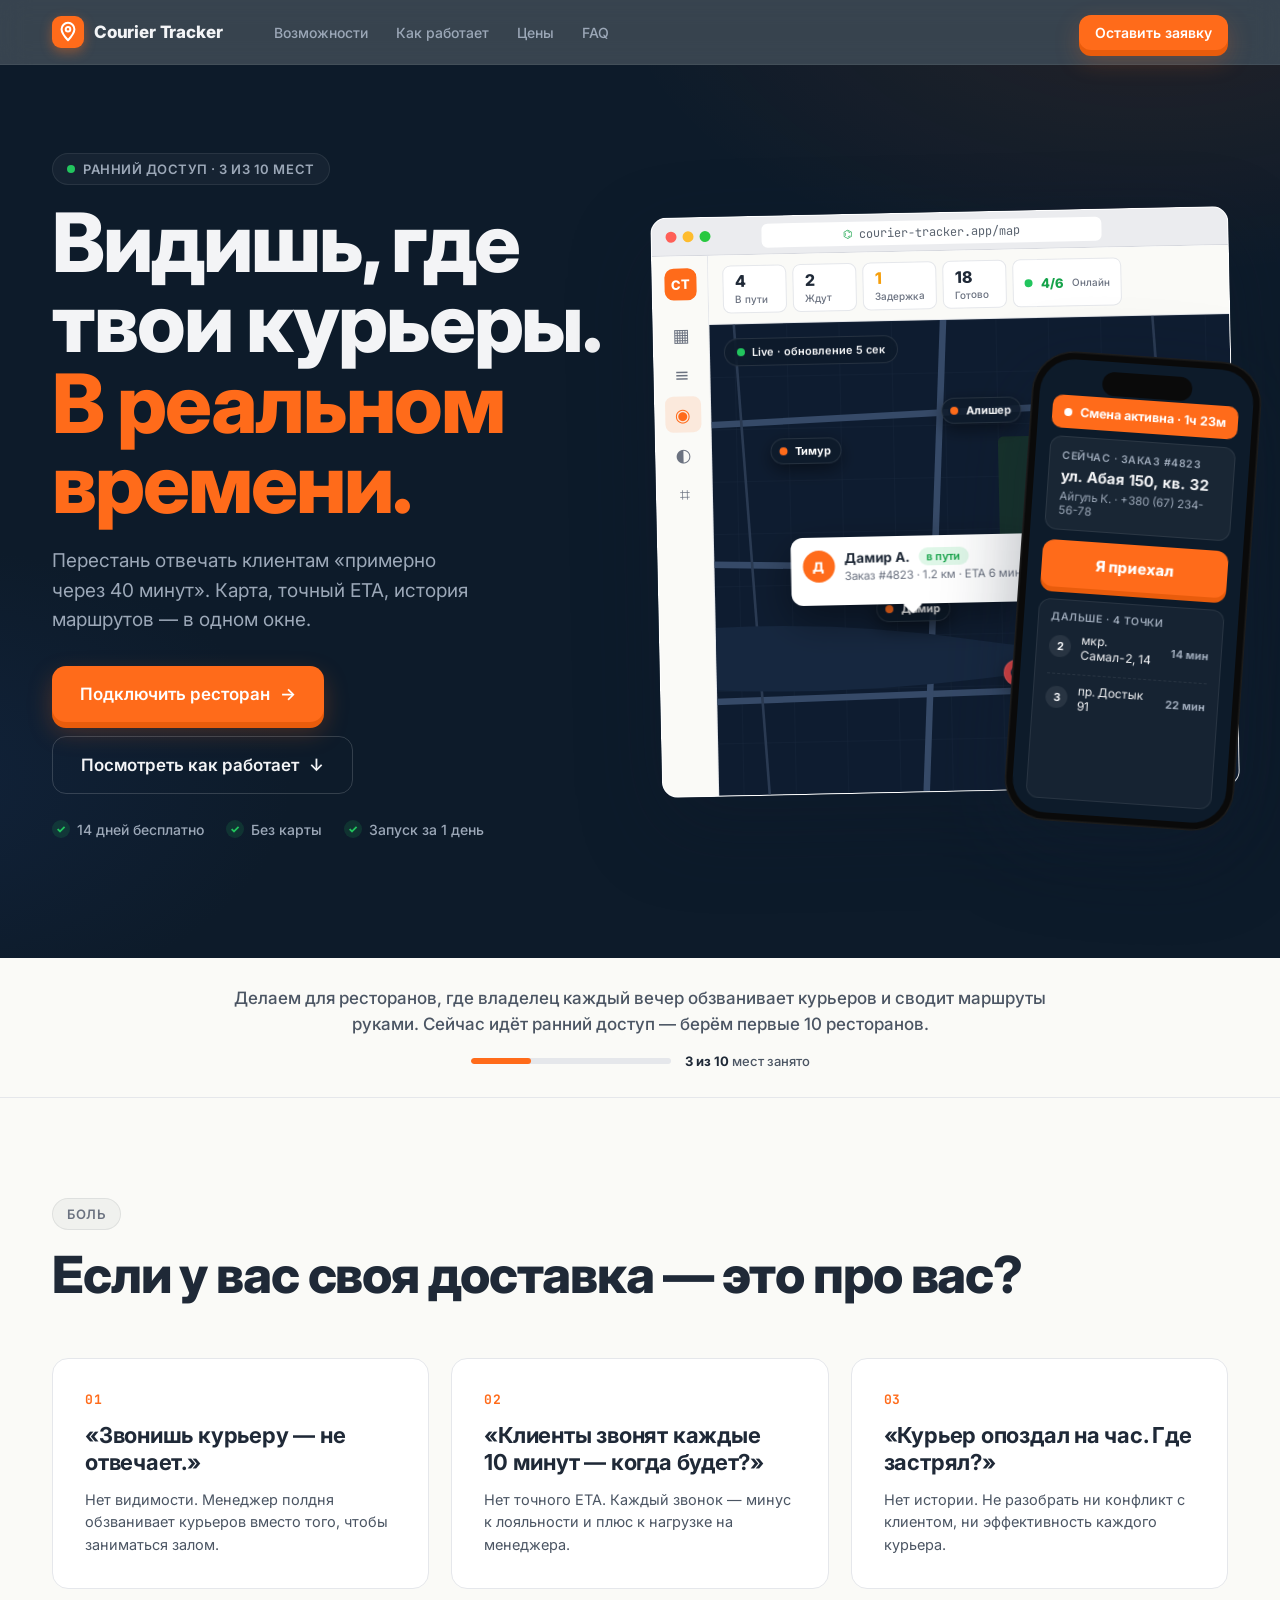
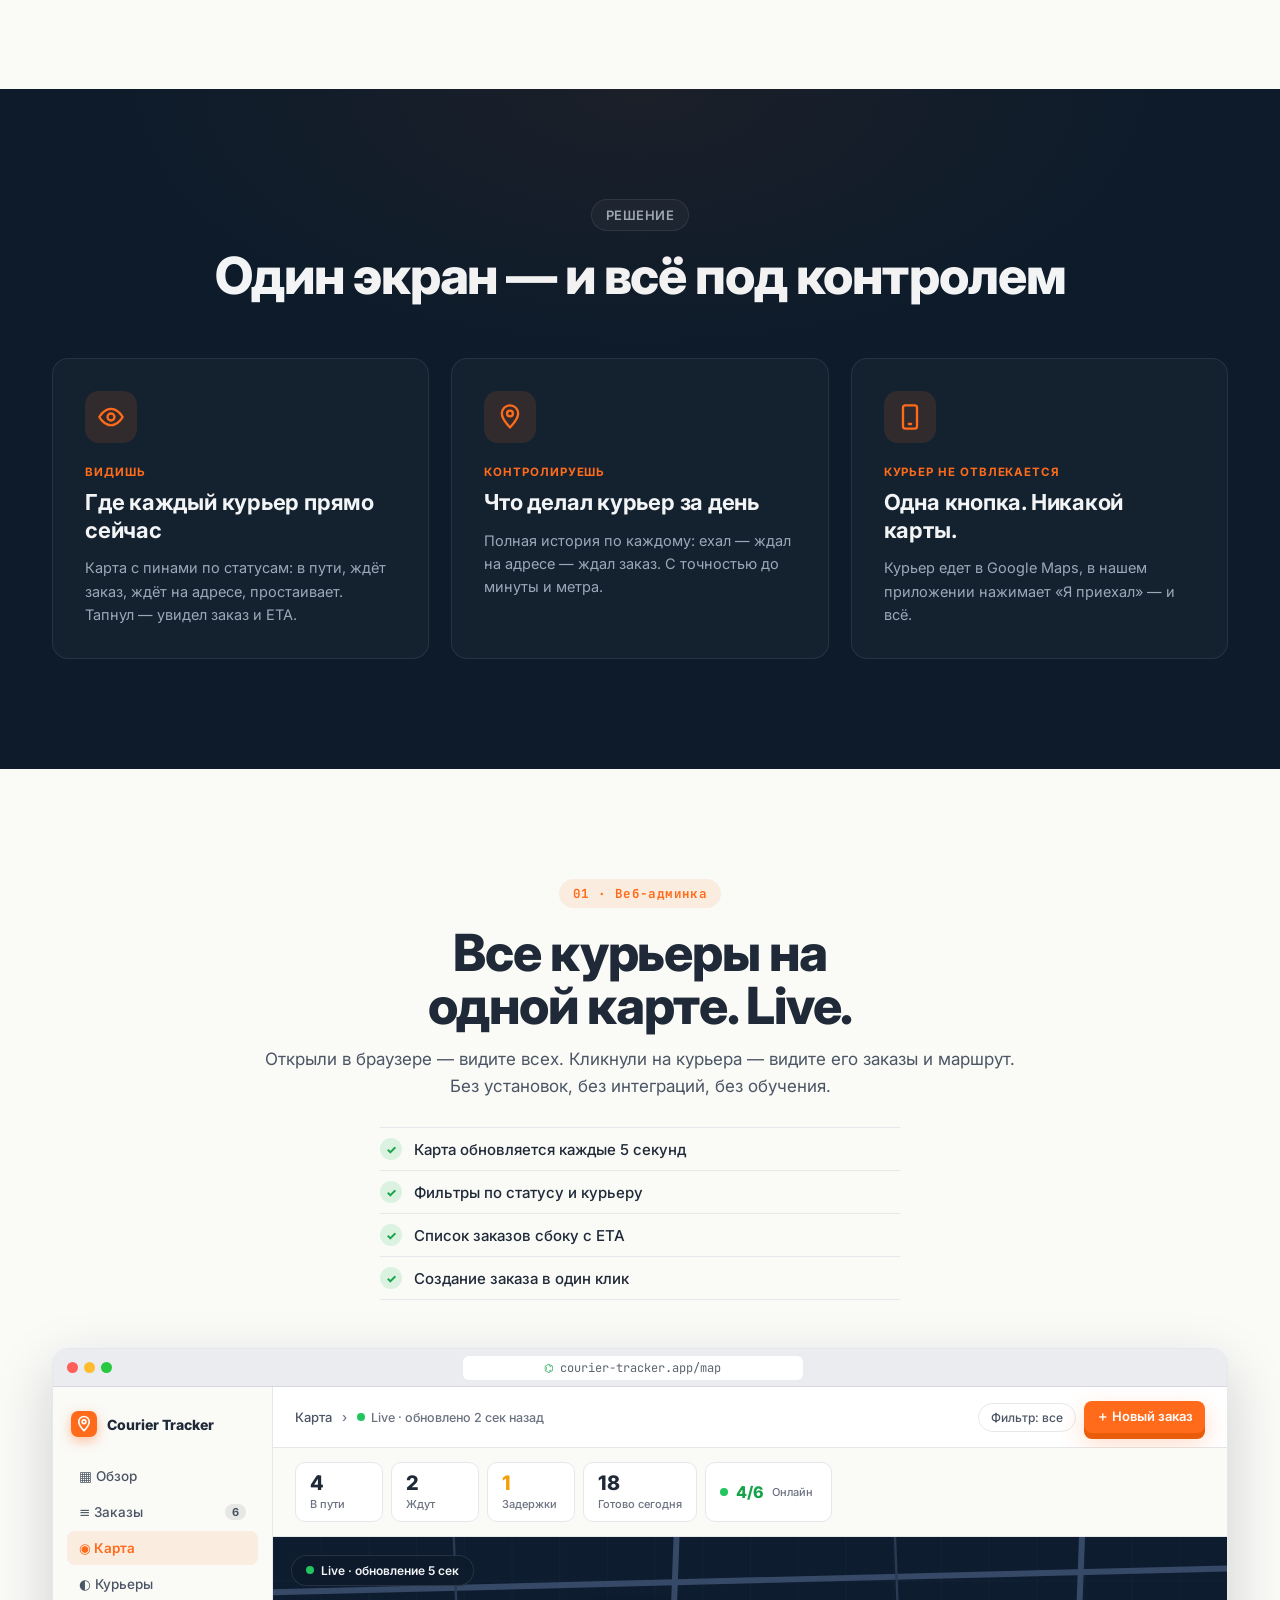
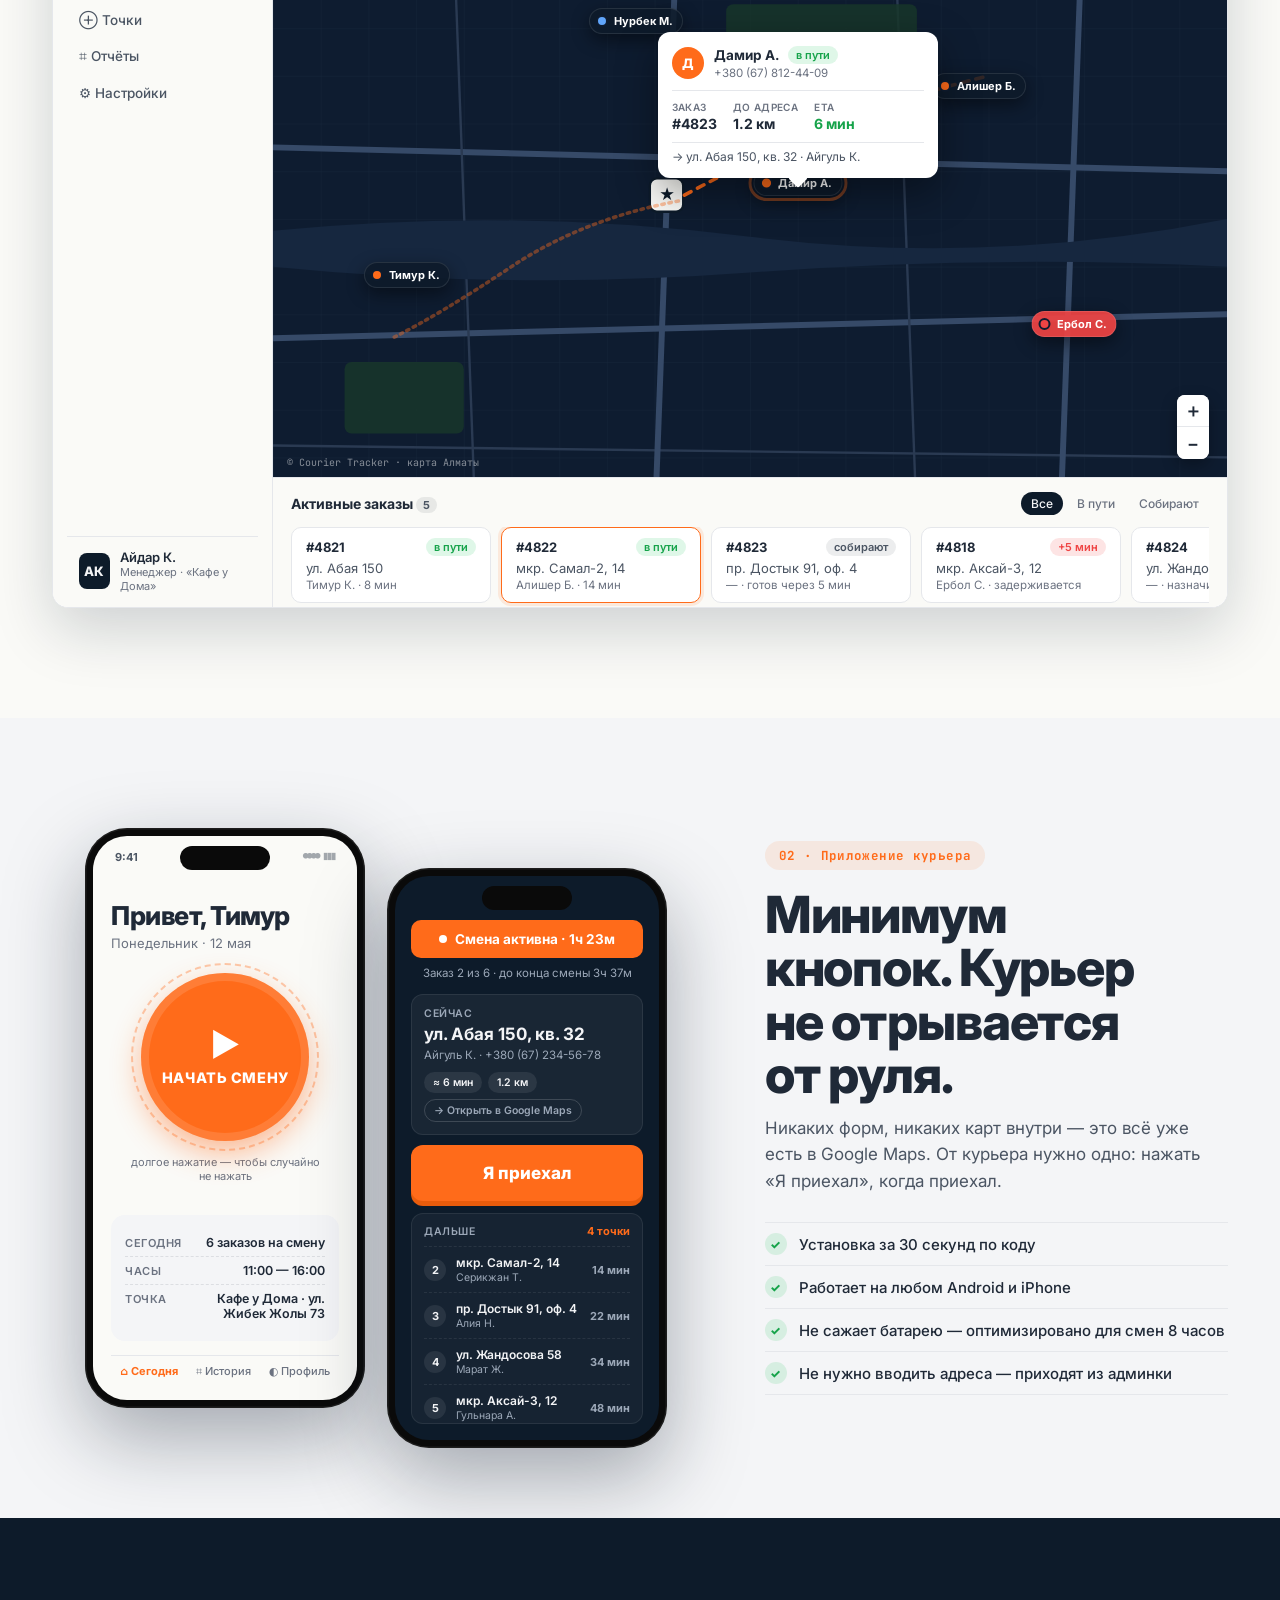
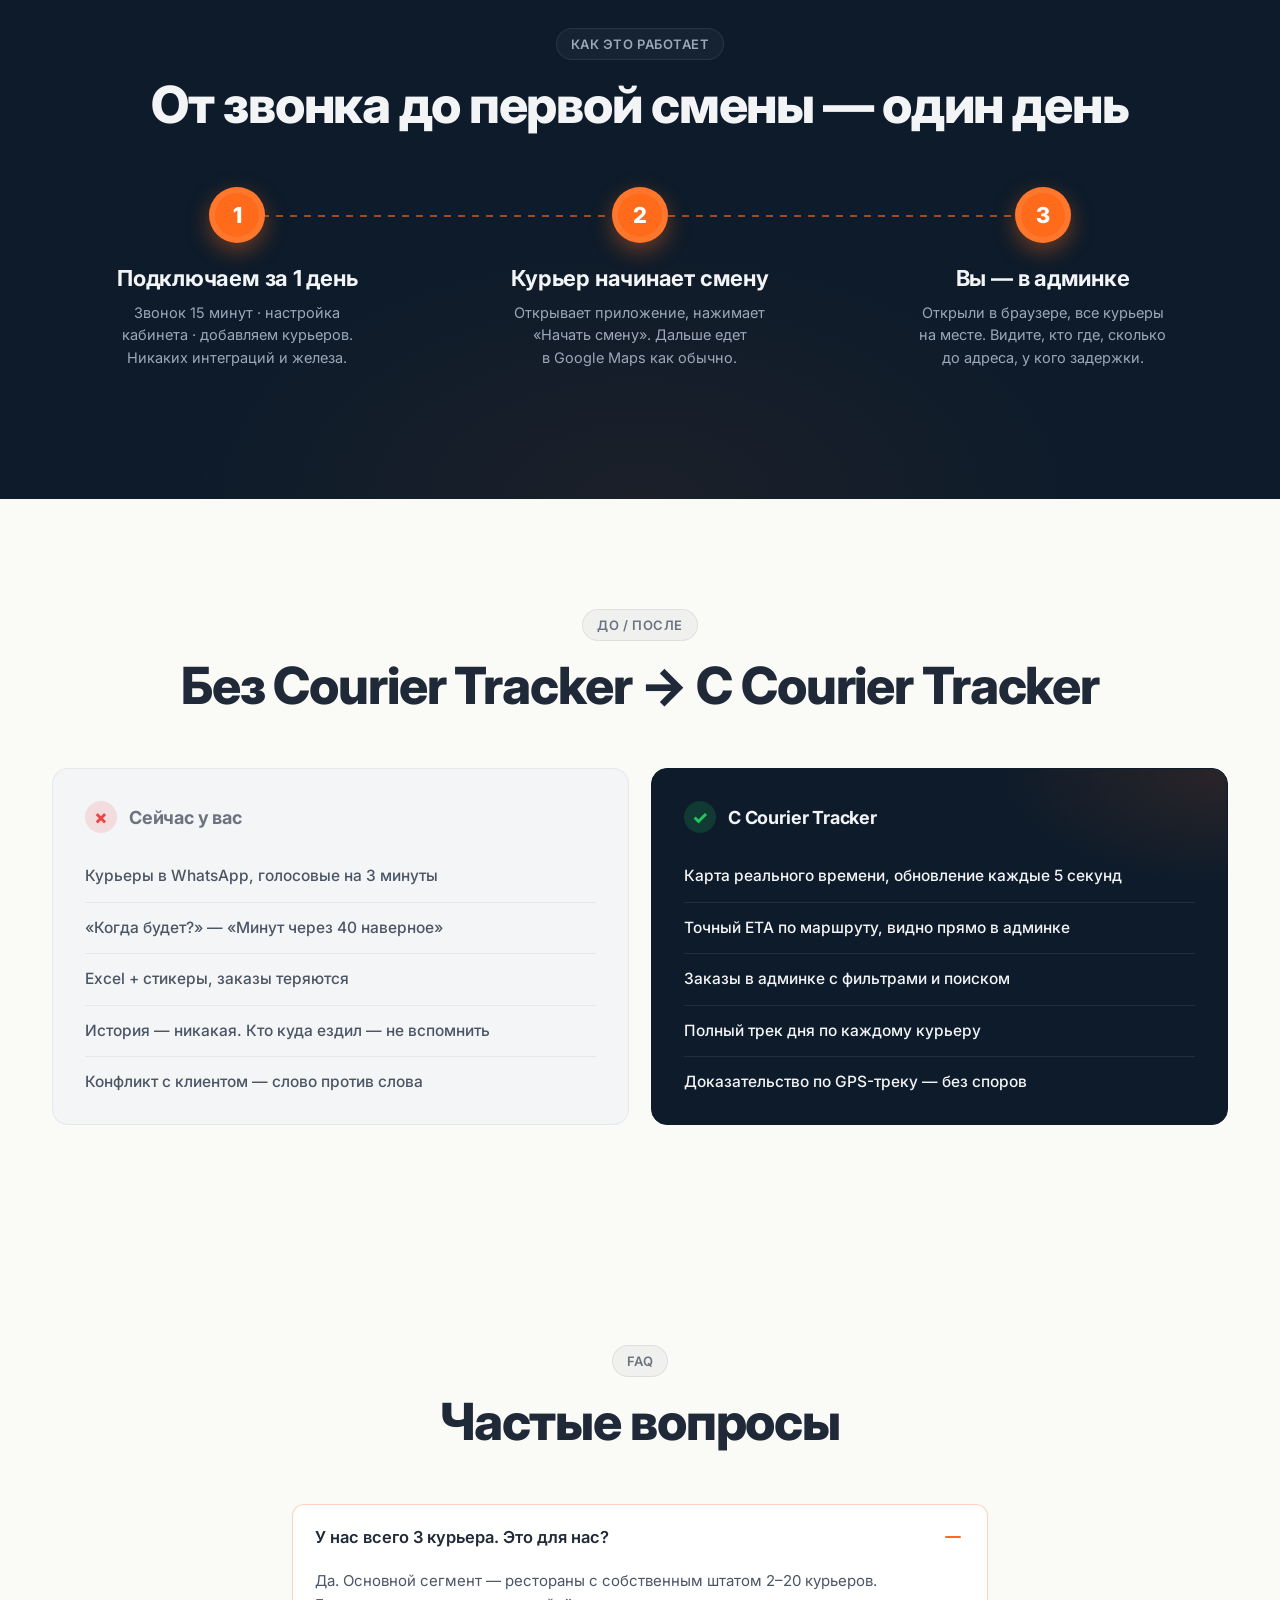
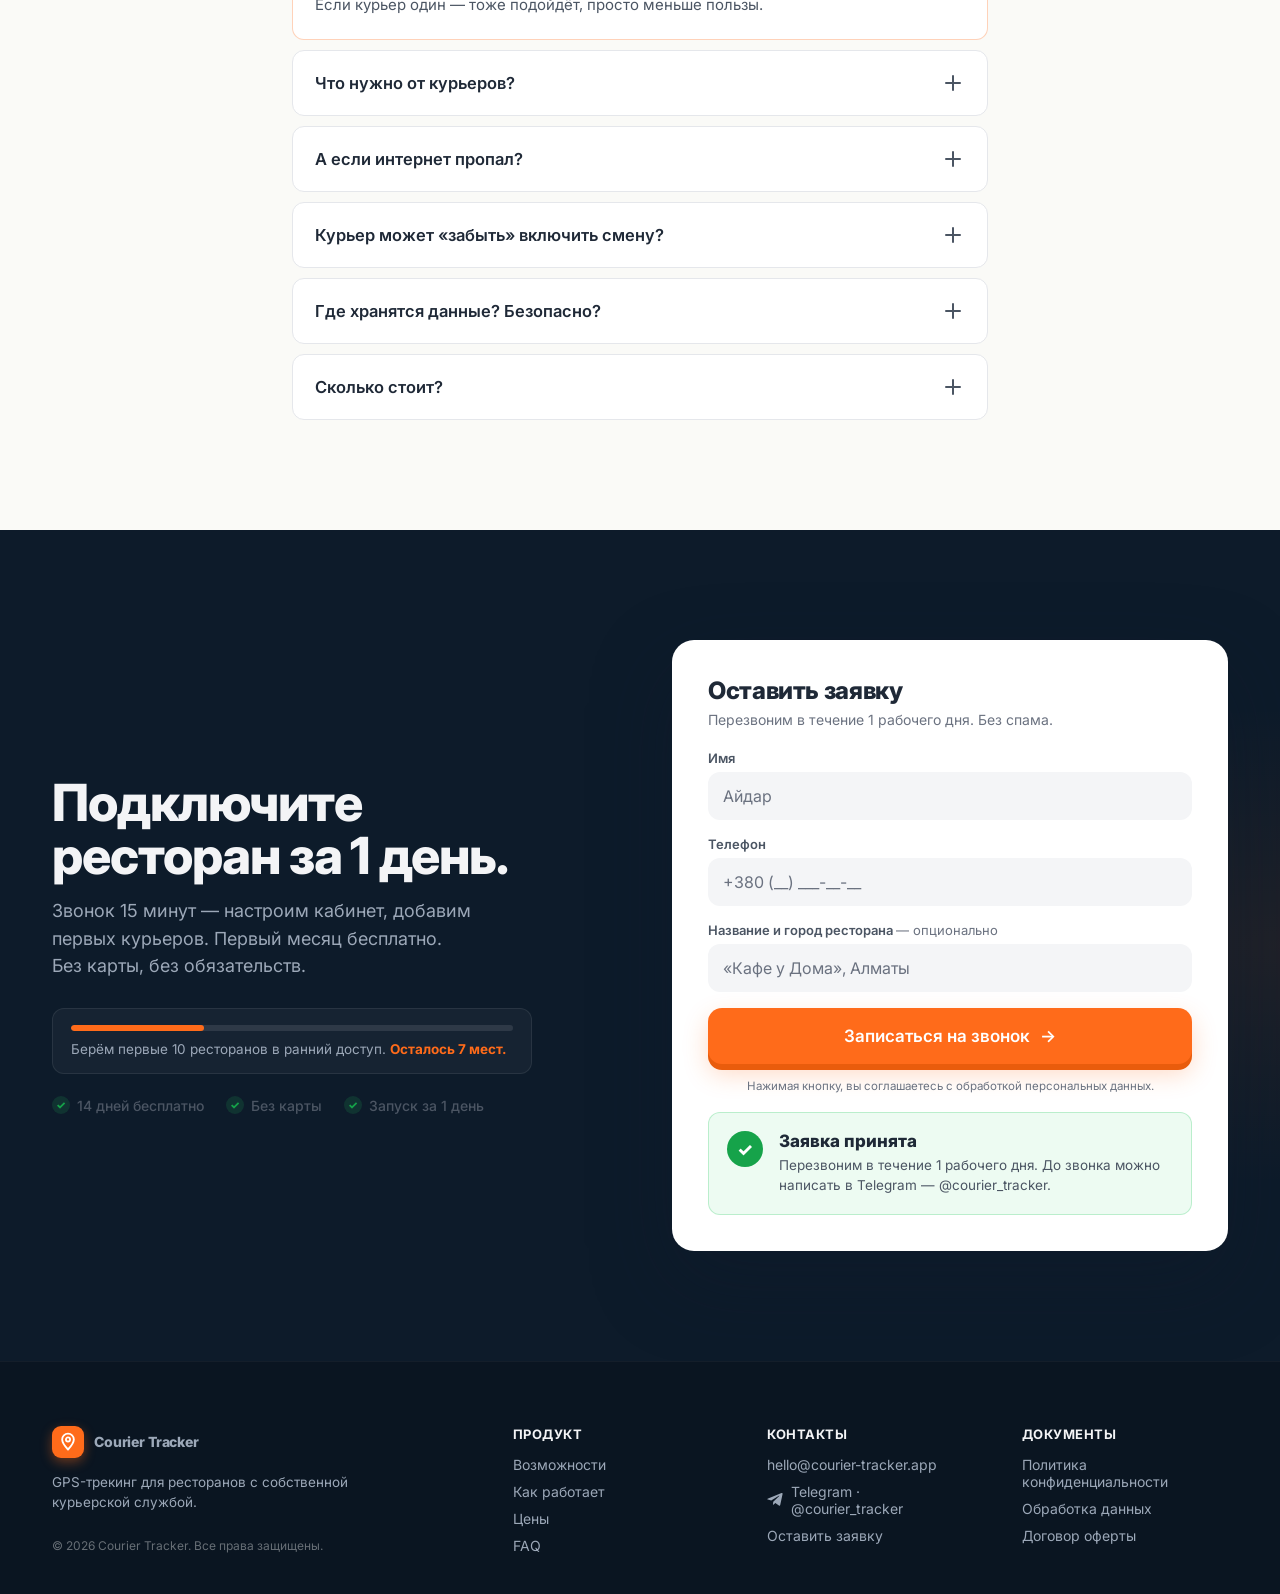
==== index.html @ 547f90ed "feat: add Courier Tracker landing page Russian-language landing page (index.html + landing.css + lan" ====
<!doctype html>
<html lang="ru">
<head>
<meta charset="utf-8" />
<title>Courier Tracker — GPS-трекинг для собственной курьерской службы</title>
<meta name="viewport" content="width=device-width, initial-scale=1" />
<meta name="description" content="Видишь, где твои курьеры. В реальном времени. Карта, точный ETA, история маршрутов — в одном окне. Запуск за 1 день." />
<link rel="preconnect" href="https://fonts.googleapis.com" />
<link rel="preconnect" href="https://fonts.gstatic.com" crossorigin />
<link href="https://fonts.googleapis.com/css2?family=Inter:wght@400;500;600;700;800;900&family=JetBrains+Mono:wght@400;500&display=swap" rel="stylesheet" />
<link rel="stylesheet" href="landing.css" />
</head>
<body>

<!-- ============================================================= -->
<!--                        STICKY HEADER                          -->
<!-- ============================================================= -->
<header class="hdr" id="hdr">
  <div class="wrap hdr__inner">
    <a href="#top" class="logo">
      <span class="logo__mark" aria-hidden="true">
        <svg viewBox="0 0 24 24" width="22" height="22" fill="none" stroke="currentColor" stroke-width="2.2" stroke-linecap="round" stroke-linejoin="round"><path d="M12 21s-7-7.5-7-12a7 7 0 1 1 14 0c0 4.5-7 12-7 12Z"/><circle cx="12" cy="9" r="2.5"/></svg>
      </span>
      <span class="logo__text">Courier&nbsp;Tracker</span>
    </a>
    <nav class="hdr__nav" aria-label="Главное меню">
      <a href="#features">Возможности</a>
      <a href="#how">Как работает</a>
      <a href="#pricing">Цены</a>
      <a href="#faq">FAQ</a>
    </nav>
    <a href="#lead" class="btn btn--primary btn--sm">Оставить заявку</a>
    <button class="hdr__burger" id="burger" aria-label="Меню" aria-expanded="false">
      <span></span><span></span><span></span>
    </button>
  </div>
  <div class="hdr__mobile" id="hdrMobile">
    <a href="#features">Возможности</a>
    <a href="#how">Как работает</a>
    <a href="#pricing">Цены</a>
    <a href="#faq">FAQ</a>
    <a href="#lead" class="btn btn--primary">Оставить заявку</a>
  </div>
</header>

<a id="top"></a>

<!-- ============================================================= -->
<!-- 1. HERO                                                       -->
<!-- ============================================================= -->
<section class="hero">
  <div class="wrap hero__grid">

    <div class="hero__copy">
      <div class="eyebrow">
        <span class="dot dot--live"></span>
        Ранний доступ · 3 из 10 мест
      </div>
      <h1 class="h1">
        Видишь, где твои&nbsp;курьеры.<br/>
        <span class="h1__accent">В реальном времени.</span>
      </h1>
      <p class="hero__sub">
        Перестань отвечать клиентам «примерно через&nbsp;40&nbsp;минут».
        Карта, точный&nbsp;ETA, история маршрутов&nbsp;— в одном окне.
      </p>
      <div class="hero__cta">
        <a href="#lead" class="btn btn--primary btn--lg">Подключить ресторан <span class="btn__arrow">→</span></a>
        <a href="#features" class="btn btn--ghost btn--lg">Посмотреть как работает <span class="btn__arrow">↓</span></a>
      </div>
      <ul class="checks">
        <li><span class="check">✓</span> 14 дней бесплатно</li>
        <li><span class="check">✓</span> Без карты</li>
        <li><span class="check">✓</span> Запуск за 1 день</li>
      </ul>
    </div>

    <div class="hero__art">
      <!-- Browser-framed admin mockup -->
      <div class="browser browser--hero">
        <div class="browser__chrome">
          <div class="browser__dots"><i></i><i></i><i></i></div>
          <div class="browser__url"><span class="browser__lock">⌬</span> courier-tracker.app/map</div>
          <div class="browser__pad"></div>
        </div>
        <div class="browser__body">
          <!-- compact admin preview -->
          <div class="admin admin--mini">
            <aside class="admin__nav">
              <div class="admin__brand">CT</div>
              <a class="navItem" title="Обзор">▦</a>
              <a class="navItem" title="Заказы">≡</a>
              <a class="navItem navItem--active" title="Карта">◉</a>
              <a class="navItem" title="Курьеры">◐</a>
              <a class="navItem" title="Отчёты">⌗</a>
            </aside>
            <main class="admin__main">
              <div class="admin__topbar">
                <div class="kpi"><span class="kpi__num">4</span><span class="kpi__lbl">В пути</span></div>
                <div class="kpi"><span class="kpi__num">2</span><span class="kpi__lbl">Ждут</span></div>
                <div class="kpi kpi--warn"><span class="kpi__num">1</span><span class="kpi__lbl">Задержка</span></div>
                <div class="kpi"><span class="kpi__num">18</span><span class="kpi__lbl">Готово</span></div>
                <div class="kpi kpi--ok"><span class="dot dot--live"></span><span class="kpi__num">4/6</span><span class="kpi__lbl">Онлайн</span></div>
              </div>
              <div class="admin__map" id="heroMap">
                <!-- map drawn in CSS + SVG, see landing.css -->
                <svg class="mapSvg" viewBox="0 0 600 360" preserveAspectRatio="xMidYMid slice" aria-hidden="true">
                  <defs>
                    <pattern id="grid" width="40" height="40" patternUnits="userSpaceOnUse">
                      <path d="M 40 0 L 0 0 0 40" fill="none" stroke="#1a2a3f" stroke-width="0.5"/>
                    </pattern>
                  </defs>
                  <rect width="600" height="360" fill="url(#grid)"/>
                  <!-- streets -->
                  <path d="M0 80 L600 60" class="street street--major"/>
                  <path d="M0 180 L600 200" class="street street--major"/>
                  <path d="M0 290 L600 280" class="street street--major"/>
                  <path d="M120 0 L140 360" class="street"/>
                  <path d="M280 0 L260 360" class="street street--major"/>
                  <path d="M440 0 L460 360" class="street"/>
                  <!-- river -->
                  <path d="M0 240 Q150 220 300 245 T600 235 L600 270 Q450 260 300 275 T0 270 Z" class="river"/>
                  <!-- park -->
                  <rect x="320" y="90" width="120" height="80" rx="4" class="park"/>
                </svg>

                <!-- pins -->
                <span class="pin pin--moving" style="left:18%;top:30%"><b>Тимур</b></span>
                <span class="pin pin--moving" style="left:52%;top:22%"><b>Алишер</b></span>
                <span class="pin pin--idle" style="left:74%;top:58%"><b>Нурбек</b></span>
                <span class="pin pin--moving" style="left:38%;top:64%"><b>Дамир</b></span>
                <span class="pin pin--late" style="left:62%;top:78%"><b>Ербол</b></span>

                <!-- popover -->
                <div class="popover" style="left:38%;top:64%">
                  <div class="popover__head">
                    <span class="avatar">Д</span>
                    <div>
                      <div class="popover__name">Дамир А. <span class="badge badge--ok">в&nbsp;пути</span></div>
                      <div class="popover__meta">Заказ #4823 · 1.2&nbsp;км · ETA 6&nbsp;мин</div>
                    </div>
                  </div>
                </div>

                <span class="liveTag"><span class="dot dot--live"></span>Live · обновление 5&nbsp;сек</span>
              </div>
            </main>
          </div>
        </div>
      </div>

      <!-- iPhone overlay -->
      <div class="phone phone--hero">
        <div class="phone__notch"></div>
        <div class="phone__screen">
          <div class="cApp">
            <div class="cApp__bar">
              <span class="dot dot--live dot--white"></span>
              Смена активна · 1ч 23м
            </div>
            <div class="cApp__now">
              <div class="cApp__lbl">Сейчас · заказ #4823</div>
              <div class="cApp__addr">ул. Абая 150, кв. 32</div>
              <div class="cApp__cust">Айгуль К. · +380 (67) 234-56-78</div>
            </div>
            <button class="cApp__cta">Я приехал</button>
            <div class="cApp__next">
              <div class="cApp__lbl">Дальше · 4 точки</div>
              <div class="cApp__list">
                <div class="cApp__row"><b>2</b><span>мкр. Самал-2, 14</span><i>14&nbsp;мин</i></div>
                <div class="cApp__row"><b>3</b><span>пр. Достык 91</span><i>22&nbsp;мин</i></div>
              </div>
            </div>
          </div>
        </div>
      </div>
    </div>

  </div>
</section>

<!-- ============================================================= -->
<!-- 2. SOC BUFFER                                                  -->
<!-- ============================================================= -->
<section class="soc">
  <div class="wrap soc__inner">
    <p class="soc__quote">
      Делаем для ресторанов, где владелец каждый вечер обзванивает курьеров
      и сводит маршруты руками. Сейчас идёт ранний доступ&nbsp;— берём первые 10&nbsp;ресторанов.
    </p>
    <div class="soc__progress" aria-label="3 из 10 мест занято">
      <div class="soc__bar"><div class="soc__fill" style="width:30%"></div></div>
      <div class="soc__lbl"><b>3 из 10</b> мест занято</div>
    </div>
  </div>
</section>

<!-- ============================================================= -->
<!-- 3. PAIN                                                        -->
<!-- ============================================================= -->
<section class="pain" id="pain">
  <div class="wrap">
    <div class="sec__head">
      <div class="eyebrow eyebrow--dark">Боль</div>
      <h2 class="h2">Если у вас своя доставка&nbsp;— это про вас?</h2>
    </div>
    <div class="pain__grid">
      <article class="painCard">
        <div class="painCard__num">01</div>
        <p class="painCard__quote">«Звонишь курьеру&nbsp;— не отвечает.»</p>
        <p class="painCard__body">Нет видимости. Менеджер полдня обзванивает курьеров вместо того, чтобы заниматься залом.</p>
      </article>
      <article class="painCard">
        <div class="painCard__num">02</div>
        <p class="painCard__quote">«Клиенты звонят каждые 10&nbsp;минут&nbsp;— когда будет?»</p>
        <p class="painCard__body">Нет точного&nbsp;ETA. Каждый звонок&nbsp;— минус к лояльности и плюс к нагрузке на менеджера.</p>
      </article>
      <article class="painCard">
        <div class="painCard__num">03</div>
        <p class="painCard__quote">«Курьер опоздал на час. Где застрял?»</p>
        <p class="painCard__body">Нет истории. Не разобрать ни конфликт с клиентом, ни эффективность каждого курьера.</p>
      </article>
    </div>
  </div>
</section>

<!-- ============================================================= -->
<!-- 4. SOLUTION                                                    -->
<!-- ============================================================= -->
<section class="solution" id="features">
  <div class="wrap">
    <div class="sec__head sec__head--center">
      <div class="eyebrow">Решение</div>
      <h2 class="h2 h2--light">Один экран&nbsp;— и всё под&nbsp;контролем</h2>
    </div>
    <div class="sol__grid">
      <article class="solCard">
        <div class="solCard__icon" aria-hidden="true">
          <svg viewBox="0 0 24 24" width="28" height="28" fill="none" stroke="currentColor" stroke-width="2" stroke-linecap="round" stroke-linejoin="round"><path d="M2 12s4-7 10-7 10 7 10 7-4 7-10 7S2 12 2 12Z"/><circle cx="12" cy="12" r="3"/></svg>
        </div>
        <div class="solCard__kicker">Видишь</div>
        <h3 class="solCard__title">Где каждый курьер прямо сейчас</h3>
        <p class="solCard__body">Карта с пинами по статусам: в&nbsp;пути, ждёт заказ, ждёт на адресе, простаивает. Тапнул&nbsp;— увидел заказ и&nbsp;ETA.</p>
      </article>
      <article class="solCard">
        <div class="solCard__icon" aria-hidden="true">
          <svg viewBox="0 0 24 24" width="28" height="28" fill="none" stroke="currentColor" stroke-width="2" stroke-linecap="round" stroke-linejoin="round"><path d="M12 21s-7-7.5-7-12a7 7 0 1 1 14 0c0 4.5-7 12-7 12Z"/><circle cx="12" cy="9" r="2.5"/></svg>
        </div>
        <div class="solCard__kicker">Контролируешь</div>
        <h3 class="solCard__title">Что делал курьер за день</h3>
        <p class="solCard__body">Полная история по каждому: ехал&nbsp;— ждал на адресе&nbsp;— ждал заказ. С точностью до минуты и метра.</p>
      </article>
      <article class="solCard">
        <div class="solCard__icon" aria-hidden="true">
          <svg viewBox="0 0 24 24" width="28" height="28" fill="none" stroke="currentColor" stroke-width="2" stroke-linecap="round" stroke-linejoin="round"><rect x="6" y="2" width="12" height="20" rx="2"/><path d="M11 18h2"/></svg>
        </div>
        <div class="solCard__kicker">Курьер не отвлекается</div>
        <h3 class="solCard__title">Одна кнопка. Никакой карты.</h3>
        <p class="solCard__body">Курьер едет в&nbsp;Google&nbsp;Maps, в нашем приложении нажимает «Я&nbsp;приехал»&nbsp;— и всё.</p>
      </article>
    </div>
  </div>
</section>

<!-- ============================================================= -->
<!-- 5. ADMIN SCREENSHOT                                            -->
<!-- ============================================================= -->
<section class="shot shot--admin" id="admin">
  <div class="wrap shot__grid">
    <div class="shot__copy">
      <div class="badge badge--num">01 · Веб-админка</div>
      <h2 class="h2">Все курьеры на одной&nbsp;карте. Live.</h2>
      <p class="shot__lead">Открыли в браузере&nbsp;— видите всех. Кликнули на&nbsp;курьера&nbsp;— видите его заказы и&nbsp;маршрут. Без установок, без интеграций, без обучения.</p>
      <ul class="featList">
        <li><span class="featList__bullet">✓</span> Карта обновляется каждые 5&nbsp;секунд</li>
        <li><span class="featList__bullet">✓</span> Фильтры по статусу и&nbsp;курьеру</li>
        <li><span class="featList__bullet">✓</span> Список заказов сбоку с&nbsp;ETA</li>
        <li><span class="featList__bullet">✓</span> Создание заказа в&nbsp;один&nbsp;клик</li>
      </ul>
    </div>

    <div class="shot__art">
      <div class="browser browser--full">
        <div class="browser__chrome">
          <div class="browser__dots"><i></i><i></i><i></i></div>
          <div class="browser__url"><span class="browser__lock">⌬</span> courier-tracker.app/map</div>
          <div class="browser__pad"></div>
        </div>
        <div class="browser__body">
          <div class="admin">
            <aside class="admin__sidebar">
              <div class="admin__brand">
                <span class="logo__mark logo__mark--small">
                  <svg viewBox="0 0 24 24" width="18" height="18" fill="none" stroke="currentColor" stroke-width="2.2" stroke-linecap="round" stroke-linejoin="round"><path d="M12 21s-7-7.5-7-12a7 7 0 1 1 14 0c0 4.5-7 12-7 12Z"/><circle cx="12" cy="9" r="2.5"/></svg>
                </span>
                Courier Tracker
              </div>
              <nav class="admin__menu">
                <a>▦ Обзор</a>
                <a>≡ Заказы <span class="navCount">6</span></a>
                <a class="navItem--active">◉ Карта</a>
                <a>◐ Курьеры</a>
                <a>⊕ Точки</a>
                <a>⌗ Отчёты</a>
                <a>⚙ Настройки</a>
              </nav>
              <div class="admin__user">
                <span class="avatar avatar--sq">АК</span>
                <div>
                  <div class="admin__userName">Айдар К.</div>
                  <div class="admin__userRole">Менеджер · «Кафе у Дома»</div>
                </div>
              </div>
            </aside>

            <main class="admin__main">
              <div class="admin__bread">
                <span>Карта</span>
                <span class="bread__sep">›</span>
                <span class="bread__live"><span class="dot dot--live"></span>Live · обновлено 2&nbsp;сек&nbsp;назад</span>
                <div class="admin__breadRight">
                  <button class="chip chip--ghost">Фильтр: все</button>
                  <button class="btn btn--primary btn--xs">＋ Новый заказ</button>
                </div>
              </div>

              <div class="admin__topbar">
                <div class="kpi"><span class="kpi__num">4</span><span class="kpi__lbl">В&nbsp;пути</span></div>
                <div class="kpi"><span class="kpi__num">2</span><span class="kpi__lbl">Ждут</span></div>
                <div class="kpi kpi--warn"><span class="kpi__num">1</span><span class="kpi__lbl">Задержки</span></div>
                <div class="kpi"><span class="kpi__num">18</span><span class="kpi__lbl">Готово сегодня</span></div>
                <div class="kpi kpi--ok"><span class="dot dot--live"></span><span class="kpi__num">4/6</span><span class="kpi__lbl">Онлайн</span></div>
              </div>

              <div class="admin__split">
                <div class="admin__map admin__map--big">
                  <svg class="mapSvg" viewBox="0 0 800 540" preserveAspectRatio="xMidYMid slice" aria-hidden="true">
                    <defs>
                      <pattern id="grid2" width="40" height="40" patternUnits="userSpaceOnUse">
                        <path d="M 40 0 L 0 0 0 40" fill="none" stroke="#1a2a3f" stroke-width="0.5"/>
                      </pattern>
                    </defs>
                    <rect width="800" height="540" fill="url(#grid2)"/>
                    <!-- streets -->
                    <path d="M0 90 L800 70" class="street street--major"/>
                    <path d="M0 220 L800 240" class="street street--major"/>
                    <path d="M0 380 L800 360" class="street street--major"/>
                    <path d="M0 470 L800 480" class="street"/>
                    <path d="M150 0 L170 540" class="street"/>
                    <path d="M340 0 L320 540" class="street street--major"/>
                    <path d="M520 0 L540 540" class="street"/>
                    <path d="M680 0 L660 540" class="street street--major"/>
                    <!-- river -->
                    <path d="M0 290 Q200 270 400 295 T800 280 L800 320 Q600 310 400 325 T0 320 Z" class="river"/>
                    <!-- parks -->
                    <rect x="380" y="100" width="160" height="100" rx="6" class="park"/>
                    <rect x="60" y="400" width="100" height="60" rx="6" class="park"/>
                    <!-- restaurant marker (HQ) -->
                    <g transform="translate(330,260)">
                      <rect x="-14" y="-14" width="28" height="28" rx="6" fill="#fafaf7" stroke="#0d1b2a" stroke-width="2"/>
                      <text x="0" y="4" text-anchor="middle" font-family="Inter" font-weight="800" font-size="13" fill="#0d1b2a">★</text>
                    </g>
                    <!-- route trace example -->
                    <path d="M345 260 Q420 220 470 200 T600 160" class="route" />
                    <path d="M340 265 Q260 280 200 320 T100 380" class="route route--past" />
                  </svg>

                  <!-- Pins with labels -->
                  <span class="pin pin--moving" style="left:14%;top:65%"><b>Тимур К.</b></span>
                  <span class="pin pin--moving" style="left:74%;top:30%"><b>Алишер Б.</b></span>
                  <span class="pin pin--idle" style="left:38%;top:18%"><b>Нурбек М.</b></span>
                  <span class="pin pin--moving pin--selected" style="left:55%;top:48%"><b>Дамир А.</b></span>
                  <span class="pin pin--late" style="left:84%;top:74%"><b>Ербол С.</b></span>

                  <!-- selected popover -->
                  <div class="popover popover--big" style="left:55%;top:48%">
                    <div class="popover__head">
                      <span class="avatar">Д</span>
                      <div>
                        <div class="popover__name">Дамир А. <span class="badge badge--ok">в&nbsp;пути</span></div>
                        <div class="popover__meta">+380&nbsp;(67)&nbsp;812-44-09</div>
                      </div>
                    </div>
                    <div class="popover__row">
                      <div><div class="popover__lbl">Заказ</div><div class="popover__val">#4823</div></div>
                      <div><div class="popover__lbl">До адреса</div><div class="popover__val">1.2 км</div></div>
                      <div><div class="popover__lbl">ETA</div><div class="popover__val popover__val--ok">6 мин</div></div>
                    </div>
                    <div class="popover__addr">→ ул. Абая 150, кв. 32 · Айгуль К.</div>
                  </div>

                  <span class="liveTag liveTag--big"><span class="dot dot--live"></span>Live · обновление 5 сек</span>
                  <div class="mapZoom">
                    <button>＋</button>
                    <button>−</button>
                  </div>
                  <div class="mapAttr">© Courier Tracker · карта Алматы</div>
                </div>

                <aside class="admin__orders">
                  <div class="admin__ordersHead">
                    <div>Активные заказы <span class="navCount">5</span></div>
                    <div class="admin__ordersTabs">
                      <span class="tab tab--on">Все</span>
                      <span class="tab">В пути</span>
                      <span class="tab">Собирают</span>
                    </div>
                  </div>
                  <div class="admin__ordersScroll">
                    <div class="orderRow orderRow--ok">
                      <div class="orderRow__top"><b>#4821</b><span class="badge badge--ok">в пути</span></div>
                      <div class="orderRow__addr">ул. Абая 150</div>
                      <div class="orderRow__meta">Тимур К. · 8 мин</div>
                    </div>
                    <div class="orderRow orderRow--ok orderRow--sel">
                      <div class="orderRow__top"><b>#4822</b><span class="badge badge--ok">в пути</span></div>
                      <div class="orderRow__addr">мкр. Самал-2, 14</div>
                      <div class="orderRow__meta">Алишер Б. · 14 мин</div>
                    </div>
                    <div class="orderRow">
                      <div class="orderRow__top"><b>#4823</b><span class="badge badge--neutral">собирают</span></div>
                      <div class="orderRow__addr">пр. Достык 91, оф. 4</div>
                      <div class="orderRow__meta">— · готов через 5&nbsp;мин</div>
                    </div>
                    <div class="orderRow orderRow--late">
                      <div class="orderRow__top"><b>#4818</b><span class="badge badge--late">+5 мин</span></div>
                      <div class="orderRow__addr">мкр. Аксай-3, 12</div>
                      <div class="orderRow__meta">Ербол С. · задерживается</div>
                    </div>
                    <div class="orderRow">
                      <div class="orderRow__top"><b>#4824</b><span class="badge badge--neutral">новый</span></div>
                      <div class="orderRow__addr">ул. Жандосова 58</div>
                      <div class="orderRow__meta">— · назначить курьера</div>
                    </div>
                  </div>
                </aside>
              </div>
            </main>
          </div>
        </div>
      </div>
    </div>
  </div>
</section>

<!-- ============================================================= -->
<!-- 6. COURIER APP SCREENSHOT                                      -->
<!-- ============================================================= -->
<section class="shot shot--courier">
  <div class="wrap shot__grid shot__grid--rev">

    <div class="shot__phones">
      <!-- Phone A: start shift -->
      <div class="phone phone--lg">
        <div class="phone__notch"></div>
        <div class="phone__screen phone__screen--light">
          <div class="cAppLight">
            <div class="cAppLight__topbar">
              <span>9:41</span>
              <span class="cAppLight__icons">●●●●  ▮▮▮</span>
            </div>
            <div class="cAppLight__hi">
              <div class="cAppLight__hello">Привет, Тимур</div>
              <div class="cAppLight__date">Понедельник · 12 мая</div>
            </div>
            <div class="cAppLight__startWrap">
              <button class="cAppLight__start">
                <span class="cAppLight__startIcon">▶</span>
                <span>НАЧАТЬ СМЕНУ</span>
              </button>
              <div class="cAppLight__startHint">долгое нажатие&nbsp;— чтобы случайно не&nbsp;нажать</div>
            </div>
            <div class="cAppLight__plan">
              <div class="cAppLight__planRow">
                <div class="cAppLight__planLbl">Сегодня</div>
                <div class="cAppLight__planVal">6 заказов на смену</div>
              </div>
              <div class="cAppLight__planRow">
                <div class="cAppLight__planLbl">Часы</div>
                <div class="cAppLight__planVal">11:00 — 16:00</div>
              </div>
              <div class="cAppLight__planRow">
                <div class="cAppLight__planLbl">Точка</div>
                <div class="cAppLight__planVal">Кафе у Дома · ул. Жибек&nbsp;Жолы&nbsp;73</div>
              </div>
            </div>
            <div class="cAppLight__nav">
              <span class="cAppLight__navItem cAppLight__navItem--on">⌂ Сегодня</span>
              <span class="cAppLight__navItem">⌗ История</span>
              <span class="cAppLight__navItem">◐ Профиль</span>
            </div>
          </div>
        </div>
      </div>

      <!-- Phone B: active shift -->
      <div class="phone phone--lg phone--offset">
        <div class="phone__notch"></div>
        <div class="phone__screen">
          <div class="cApp cApp--full">
            <div class="cApp__bar">
              <span class="dot dot--live dot--white"></span>
              Смена активна · 1ч 23м
            </div>
            <div class="cApp__sub">
              Заказ 2 из 6 · до конца смены 3ч 37м
            </div>
            <div class="cApp__nowCard">
              <div class="cApp__lbl">Сейчас</div>
              <div class="cApp__addr">ул. Абая 150, кв. 32</div>
              <div class="cApp__cust">Айгуль К. · +380 (67) 234-56-78</div>
              <div class="cApp__chips">
                <span class="cApp__chip">≈ 6 мин</span>
                <span class="cApp__chip">1.2 км</span>
                <span class="cApp__chip cApp__chip--ghost">→ Открыть в Google&nbsp;Maps</span>
              </div>
            </div>
            <button class="cApp__bigCta">Я приехал</button>
            <div class="cApp__nextCard">
              <div class="cApp__nextHead">
                <div class="cApp__lbl">Дальше</div>
                <div class="cApp__nextCount">4 точки</div>
              </div>
              <div class="cApp__row"><b>2</b><span><span class="cApp__rowAddr">мкр. Самал-2, 14</span><span class="cApp__rowName">Серикжан Т.</span></span><i>14&nbsp;мин</i></div>
              <div class="cApp__row"><b>3</b><span><span class="cApp__rowAddr">пр. Достык 91, оф. 4</span><span class="cApp__rowName">Алия Н.</span></span><i>22&nbsp;мин</i></div>
              <div class="cApp__row"><b>4</b><span><span class="cApp__rowAddr">ул. Жандосова 58</span><span class="cApp__rowName">Марат Ж.</span></span><i>34&nbsp;мин</i></div>
              <div class="cApp__row"><b>5</b><span><span class="cApp__rowAddr">мкр. Аксай-3, 12</span><span class="cApp__rowName">Гульнара А.</span></span><i>48&nbsp;мин</i></div>
            </div>
          </div>
        </div>
      </div>
    </div>

    <div class="shot__copy">
      <div class="badge badge--num">02 · Приложение курьера</div>
      <h2 class="h2">Минимум кнопок. Курьер не&nbsp;отрывается от&nbsp;руля.</h2>
      <p class="shot__lead">Никаких форм, никаких карт внутри&nbsp;— это всё уже есть в&nbsp;Google&nbsp;Maps. От курьера нужно одно: нажать «Я&nbsp;приехал», когда приехал.</p>
      <ul class="featList">
        <li><span class="featList__bullet">✓</span> Установка за 30&nbsp;секунд по&nbsp;коду</li>
        <li><span class="featList__bullet">✓</span> Работает на любом Android и&nbsp;iPhone</li>
        <li><span class="featList__bullet">✓</span> Не сажает батарею&nbsp;— оптимизировано для смен 8&nbsp;часов</li>
        <li><span class="featList__bullet">✓</span> Не нужно вводить адреса&nbsp;— приходят из&nbsp;админки</li>
      </ul>
    </div>

  </div>
</section>

<!-- ============================================================= -->
<!-- 7. HOW IT WORKS                                                -->
<!-- ============================================================= -->
<section class="how" id="how">
  <div class="wrap">
    <div class="sec__head sec__head--center">
      <div class="eyebrow">Как это работает</div>
      <h2 class="h2 h2--light">От звонка до&nbsp;первой смены&nbsp;— один&nbsp;день</h2>
    </div>
    <ol class="steps">
      <li class="step">
        <div class="step__num">1</div>
        <h3 class="step__title">Подключаем за 1&nbsp;день</h3>
        <p class="step__body">Звонок 15&nbsp;минут&nbsp;· настройка кабинета&nbsp;· добавляем курьеров. Никаких интеграций и&nbsp;железа.</p>
      </li>
      <li class="step">
        <div class="step__num">2</div>
        <h3 class="step__title">Курьер начинает смену</h3>
        <p class="step__body">Открывает приложение, нажимает «Начать&nbsp;смену». Дальше едет в&nbsp;Google&nbsp;Maps как обычно.</p>
      </li>
      <li class="step">
        <div class="step__num">3</div>
        <h3 class="step__title">Вы&nbsp;— в&nbsp;админке</h3>
        <p class="step__body">Открыли в браузере, все курьеры на&nbsp;месте. Видите, кто где, сколько до&nbsp;адреса, у&nbsp;кого задержки.</p>
      </li>
    </ol>
  </div>
</section>

<!-- ============================================================= -->
<!-- 8. BEFORE / AFTER                                              -->
<!-- ============================================================= -->
<section class="cmp" id="pricing">
  <div class="wrap">
    <div class="sec__head sec__head--center">
      <div class="eyebrow eyebrow--dark">До / После</div>
      <h2 class="h2">Без Courier Tracker → С Courier Tracker</h2>
    </div>
    <div class="cmp__grid">
      <div class="cmp__col cmp__col--bad">
        <div class="cmp__head">
          <span class="cmp__icon">✗</span>
          <span>Сейчас у&nbsp;вас</span>
        </div>
        <ul class="cmp__list">
          <li>Курьеры в WhatsApp, голосовые на&nbsp;3 минуты</li>
          <li>«Когда будет?» — «Минут через 40 наверное»</li>
          <li>Excel + стикеры, заказы теряются</li>
          <li>История&nbsp;— никакая. Кто куда ездил&nbsp;— не&nbsp;вспомнить</li>
          <li>Конфликт с клиентом&nbsp;— слово против слова</li>
        </ul>
      </div>
      <div class="cmp__col cmp__col--good">
        <div class="cmp__head">
          <span class="cmp__icon cmp__icon--ok">✓</span>
          <span>С Courier Tracker</span>
        </div>
        <ul class="cmp__list">
          <li>Карта реального времени, обновление каждые 5&nbsp;секунд</li>
          <li>Точный ETA по маршруту, видно прямо в&nbsp;админке</li>
          <li>Заказы в админке с&nbsp;фильтрами и&nbsp;поиском</li>
          <li>Полный трек дня по&nbsp;каждому курьеру</li>
          <li>Доказательство по&nbsp;GPS-треку — без споров</li>
        </ul>
      </div>
    </div>
  </div>
</section>

<!-- ============================================================= -->
<!-- 9. FAQ                                                         -->
<!-- ============================================================= -->
<section class="faq" id="faq">
  <div class="wrap wrap--narrow">
    <div class="sec__head sec__head--center">
      <div class="eyebrow eyebrow--dark">FAQ</div>
      <h2 class="h2">Частые вопросы</h2>
    </div>
    <div class="faq__list">
      <details class="faq__item" open>
        <summary>У нас всего 3&nbsp;курьера. Это для&nbsp;нас?<span class="faq__icon"></span></summary>
        <div class="faq__body">Да. Основной сегмент&nbsp;— рестораны с&nbsp;собственным штатом 2–20 курьеров. Если&nbsp;курьер один&nbsp;— тоже подойдёт, просто меньше пользы.</div>
      </details>
      <details class="faq__item">
        <summary>Что нужно от&nbsp;курьеров?<span class="faq__icon"></span></summary>
        <div class="faq__body">Любой смартфон не&nbsp;старше 4&nbsp;лет (Android&nbsp;8+, iOS&nbsp;13+) и&nbsp;интернет. Установка&nbsp;— 30&nbsp;секунд по&nbsp;коду из&nbsp;приглашения, никаких регистраций.</div>
      </details>
      <details class="faq__item">
        <summary>А если интернет пропал?<span class="faq__icon"></span></summary>
        <div class="faq__body">Приложение сохраняет точки локально и отправит пачкой при восстановлении связи. В админке такие курьеры подсвечиваются как «офлайн&nbsp;— догоняет».</div>
      </details>
      <details class="faq__item">
        <summary>Курьер может «забыть» включить смену?<span class="faq__icon"></span></summary>
        <div class="faq__body">Может. В админке видно статус каждого: <b>онлайн</b> · <b>офлайн</b> · <b>смена не&nbsp;начата</b>. Менеджеру приходит уведомление, если за&nbsp;15&nbsp;минут до&nbsp;смены курьер не&nbsp;нажал «Начать».</div>
      </details>
      <details class="faq__item">
        <summary>Где хранятся данные? Безопасно?<span class="faq__icon"></span></summary>
        <div class="faq__body">Зашифрованно, дата-центр в&nbsp;ЕС. Никто кроме вас не&nbsp;видит маршруты ваших курьеров. По&nbsp;запросу&nbsp;— DPA и&nbsp;договор о&nbsp;неразглашении.</div>
      </details>
      <details class="faq__item">
        <summary>Сколько стоит?<span class="faq__icon"></span></summary>
        <div class="faq__body">Ранний доступ&nbsp;— индивидуальное предложение под размер вашей курьерской службы. Оставьте заявку&nbsp;— расскажем за&nbsp;10&nbsp;минут. Первый месяц&nbsp;— бесплатно, без&nbsp;карты.</div>
      </details>
    </div>
  </div>
</section>

<!-- ============================================================= -->
<!-- 10. FINAL CTA + LEAD FORM                                      -->
<!-- ============================================================= -->
<section class="lead" id="lead">
  <div class="wrap lead__grid">
    <div class="lead__copy">
      <h2 class="h2 h2--light">Подключите ресторан за&nbsp;1&nbsp;день.</h2>
      <p class="lead__sub">Звонок 15&nbsp;минут&nbsp;— настроим кабинет, добавим первых курьеров. Первый месяц бесплатно. Без&nbsp;карты, без&nbsp;обязательств.</p>
      <div class="lead__seats">
        <div class="lead__seatsBar"><div class="lead__seatsFill" style="width:30%"></div></div>
        <div class="lead__seatsLbl">Берём первые 10&nbsp;ресторанов в&nbsp;ранний доступ. <b>Осталось 7&nbsp;мест.</b></div>
      </div>
      <ul class="checks checks--light">
        <li><span class="check">✓</span> 14 дней бесплатно</li>
        <li><span class="check">✓</span> Без карты</li>
        <li><span class="check">✓</span> Запуск за 1 день</li>
      </ul>
    </div>

    <form class="leadForm" id="leadForm" novalidate>
      <div class="leadForm__head">
        <h3>Оставить заявку</h3>
        <p>Перезвоним в&nbsp;течение 1&nbsp;рабочего&nbsp;дня. Без&nbsp;спама.</p>
      </div>
      <label class="field">
        <span class="field__lbl">Имя</span>
        <input type="text" name="name" placeholder="Айдар" required />
      </label>
      <label class="field">
        <span class="field__lbl">Телефон</span>
        <input type="tel" name="phone" id="phoneInput" placeholder="+380 (__) ___-__-__" required />
      </label>
      <label class="field">
        <span class="field__lbl">Название и город ресторана <span class="field__opt">— опционально</span></span>
        <input type="text" name="restaurant" placeholder="«Кафе у Дома», Алматы" />
      </label>
      <button class="btn btn--primary btn--block btn--lg" type="submit">
        Записаться на звонок <span class="btn__arrow">→</span>
      </button>
      <p class="leadForm__legal">Нажимая кнопку, вы соглашаетесь с&nbsp;обработкой персональных данных.</p>
      <div class="leadForm__success" id="leadSuccess" hidden>
        <div class="leadForm__successIcon">✓</div>
        <div>
          <h3>Заявка принята</h3>
          <p>Перезвоним в течение 1&nbsp;рабочего&nbsp;дня. До&nbsp;звонка можно написать в&nbsp;Telegram&nbsp;— @courier_tracker.</p>
        </div>
      </div>
    </form>
  </div>
</section>

<!-- ============================================================= -->
<!-- 11. FOOTER                                                     -->
<!-- ============================================================= -->
<footer class="ftr">
  <div class="wrap ftr__inner">
    <div class="ftr__col ftr__col--brand">
      <a href="#top" class="logo logo--ftr">
        <span class="logo__mark">
          <svg viewBox="0 0 24 24" width="20" height="20" fill="none" stroke="currentColor" stroke-width="2.2" stroke-linecap="round" stroke-linejoin="round"><path d="M12 21s-7-7.5-7-12a7 7 0 1 1 14 0c0 4.5-7 12-7 12Z"/><circle cx="12" cy="9" r="2.5"/></svg>
        </span>
        Courier Tracker
      </a>
      <p class="ftr__tag">GPS-трекинг для ресторанов с&nbsp;собственной курьерской службой.</p>
      <p class="ftr__copy">© 2026 Courier Tracker. Все права защищены.</p>
    </div>
    <div class="ftr__col">
      <div class="ftr__h">Продукт</div>
      <a href="#features">Возможности</a>
      <a href="#how">Как работает</a>
      <a href="#pricing">Цены</a>
      <a href="#faq">FAQ</a>
    </div>
    <div class="ftr__col">
      <div class="ftr__h">Контакты</div>
      <a href="mailto:hello@courier-tracker.app">hello@courier-tracker.app</a>
      <a href="https://t.me/courier_tracker" class="ftr__tg">
        <svg viewBox="0 0 24 24" width="16" height="16" fill="currentColor" aria-hidden="true"><path d="M9.5 14.5 9 19.4c.5 0 .8-.2 1.1-.5l2.6-2.4 5.4 4c1 .5 1.7.3 2-.9l3.5-16.4c.3-1.5-.5-2.1-1.5-1.7L1.7 9.6c-1.5.6-1.5 1.4-.3 1.8l5 1.5L18 5.7c.6-.4 1.1-.2.6.2"/></svg>
        Telegram · @courier_tracker
      </a>
      <a href="#lead">Оставить заявку</a>
    </div>
    <div class="ftr__col">
      <div class="ftr__h">Документы</div>
      <a href="#">Политика конфиденциальности</a>
      <a href="#">Обработка данных</a>
      <a href="#">Договор оферты</a>
    </div>
  </div>
</footer>

<script src="landing.js" defer></script>
</body>
</html>
---- landing.css ----
/* ============================================================= */
/*   COURIER TRACKER · LANDING                                    */
/*   Palette: navy #0d1b2a · ivory #fafaf7 · grey #f4f5f7         */
/*            orange #ff6b1a · text #1f2937 / #f3f4f6             */
/* ============================================================= */

:root {
  --navy: #0d1b2a;
  --navy-2: #0a1521;
  --navy-3: #142539;
  --navy-line: #1f3147;
  --ivory: #fafaf7;
  --grey: #f4f5f7;
  --orange: #ff6b1a;
  --orange-2: #e95c0c;
  --text: #1f2937;
  --text-2: #4b5563;
  --text-3: #6b7280;
  --text-light: #f3f4f6;
  --text-light-2: #9ca8b8;
  --line: #e5e7eb;
  --line-dark: #1f3147;
  --green: #16a34a;
  --green-2: #22c55e;
  --red: #ef4444;
  --amber: #f59e0b;
  --r-sm: 8px;
  --r-md: 12px;
  --r-lg: 16px;
  --r-xl: 22px;
  --shadow-md: 0 8px 24px rgba(13, 27, 42, .08);
  --shadow-lg: 0 22px 60px rgba(13, 27, 42, .18);
  --shadow-xl: 0 30px 80px rgba(13, 27, 42, .35);
  --hover-lift: 0 18px 36px rgba(255, 107, 26, .35);
}

*, *::before, *::after { box-sizing: border-box; }
html { scroll-behavior: smooth; }
html, body {
  margin: 0;
  padding: 0;
  font-family: 'Inter', system-ui, -apple-system, sans-serif;
  background: var(--ivory);
  color: var(--text);
  -webkit-font-smoothing: antialiased;
  text-rendering: optimizeLegibility;
}
body { overflow-x: hidden; }
img { max-width: 100%; display: block; }
a { color: inherit; text-decoration: none; }
button { font-family: inherit; cursor: pointer; border: 0; background: 0; }

.wrap { max-width: 1240px; margin: 0 auto; padding: 0 32px; }
.wrap--narrow { max-width: 760px; }

/* ----------------------------- TYPE ---------------------------- */
.h1 {
  font-weight: 800;
  font-size: clamp(40px, 6.4vw, 88px);
  line-height: .98;
  letter-spacing: -0.025em;
  color: var(--text-light);
  margin: 0 0 22px;
  text-wrap: balance;
}
.h1__accent { color: var(--orange); }
.h2 {
  font-weight: 800;
  font-size: clamp(30px, 4vw, 56px);
  line-height: 1.04;
  letter-spacing: -0.022em;
  color: var(--text);
  margin: 0 0 14px;
  text-wrap: balance;
}
.h2--light { color: var(--text-light); }

.eyebrow {
  display: inline-flex;
  align-items: center;
  gap: 8px;
  font-size: 13px;
  font-weight: 600;
  letter-spacing: .04em;
  text-transform: uppercase;
  color: var(--text-light-2);
  background: rgba(255, 255, 255, .04);
  border: 1px solid rgba(255, 255, 255, .08);
  padding: 7px 14px;
  border-radius: 999px;
  margin-bottom: 18px;
}
.eyebrow--dark {
  color: var(--text-3);
  background: rgba(13, 27, 42, .04);
  border-color: rgba(13, 27, 42, .08);
}

.sec__head { margin-bottom: 56px; }
.sec__head--center { text-align: center; }

/* ----------------------------- BUTTONS ------------------------- */
.btn {
  display: inline-flex;
  align-items: center;
  justify-content: center;
  gap: 10px;
  font-weight: 600;
  font-size: 16px;
  padding: 14px 22px;
  border-radius: var(--r-md);
  transition: transform .18s ease, box-shadow .18s ease, background .18s ease, color .18s ease;
  white-space: nowrap;
}
.btn--sm { font-size: 14px; padding: 9px 16px; }
.btn--xs { font-size: 13px; padding: 7px 12px; border-radius: var(--r-sm); }
.btn--lg { font-size: 17px; padding: 18px 28px; border-radius: 14px; }
.btn--block { width: 100%; }
.btn--primary {
  background: var(--orange);
  color: #fff;
  box-shadow: 0 6px 0 0 var(--orange-2), 0 10px 24px rgba(255, 107, 26, .25);
}
.btn--primary:hover {
  transform: translateY(-2px);
  box-shadow: 0 8px 0 0 var(--orange-2), 0 18px 36px rgba(255, 107, 26, .35);
}
.btn--primary:active { transform: translateY(2px); box-shadow: 0 2px 0 0 var(--orange-2), 0 6px 12px rgba(255,107,26,.25); }
.btn--ghost {
  color: var(--text-light);
  background: transparent;
  border: 1px solid rgba(255,255,255,.16);
}
.btn--ghost:hover { background: rgba(255,255,255,.06); transform: translateY(-1px); }
.btn__arrow { display: inline-block; transition: transform .18s ease; }
.btn:hover .btn__arrow { transform: translateX(3px); }

/* ----------------------------- HEADER -------------------------- */
.hdr {
  position: sticky; top: 0; z-index: 50;
  background: rgba(13, 27, 42, .82);
  backdrop-filter: saturate(160%) blur(14px);
  -webkit-backdrop-filter: saturate(160%) blur(14px);
  border-bottom: 1px solid rgba(255,255,255,.06);
}
.hdr__inner {
  display: flex; align-items: center; gap: 24px;
  height: 64px;
}
.logo {
  display: inline-flex; align-items: center; gap: 10px;
  font-weight: 800; font-size: 17px; letter-spacing: -.01em;
  color: var(--text-light);
}
.logo__mark {
  display: inline-flex; align-items: center; justify-content: center;
  width: 32px; height: 32px;
  background: var(--orange); color: #fff;
  border-radius: 9px;
  box-shadow: 0 4px 12px rgba(255,107,26,.4);
}
.logo__mark--small { width: 26px; height: 26px; border-radius: 7px; }

.hdr__nav {
  display: flex; gap: 28px; margin-left: 28px; flex: 1;
}
.hdr__nav a {
  color: var(--text-light-2);
  font-size: 14px; font-weight: 500;
  transition: color .15s;
}
.hdr__nav a:hover { color: var(--text-light); }

.hdr__burger {
  display: none;
  width: 38px; height: 38px;
  flex-direction: column; justify-content: center; align-items: center;
  gap: 4px; margin-left: auto;
}
.hdr__burger span { display: block; width: 18px; height: 2px; background: var(--text-light); transition: transform .2s, opacity .2s; }
.hdr__burger[aria-expanded="true"] span:nth-child(1) { transform: translateY(6px) rotate(45deg); }
.hdr__burger[aria-expanded="true"] span:nth-child(2) { opacity: 0; }
.hdr__burger[aria-expanded="true"] span:nth-child(3) { transform: translateY(-6px) rotate(-45deg); }

.hdr__mobile {
  display: none;
  flex-direction: column; padding: 8px 32px 20px;
  background: var(--navy);
  border-bottom: 1px solid rgba(255,255,255,.06);
}
.hdr__mobile a { padding: 14px 0; color: var(--text-light); font-weight: 500; border-bottom: 1px solid rgba(255,255,255,.06); }
.hdr__mobile.open { display: flex; }
.hdr__mobile .btn { margin-top: 14px; }

/* ----------------------------- HERO ---------------------------- */
.hero {
  background: var(--navy);
  color: var(--text-light);
  padding: 88px 0 120px;
  position: relative;
  overflow: hidden;
}
.hero::before {
  content: '';
  position: absolute; inset: 0;
  background:
    radial-gradient(900px 500px at 90% -10%, rgba(255,107,26,.10), transparent 60%),
    radial-gradient(700px 400px at -10% 80%, rgba(20,40,70,.6), transparent 60%);
  pointer-events: none;
}
.hero__grid {
  position: relative;
  display: grid;
  grid-template-columns: minmax(0, 1fr) minmax(0, 1.05fr);
  gap: 48px;
  align-items: center;
}
.hero__sub {
  font-size: 19px; line-height: 1.55; color: var(--text-light-2);
  margin: 0 0 32px; max-width: 540px;
}
.hero__cta {
  display: flex; flex-wrap: wrap; gap: 14px; margin-bottom: 26px;
}

.checks {
  list-style: none; padding: 0; margin: 0;
  display: flex; flex-wrap: wrap; gap: 22px;
  font-size: 14px; color: var(--text-light-2); font-weight: 500;
}
.checks li { display: inline-flex; align-items: center; gap: 7px; }
.check {
  display: inline-flex; align-items: center; justify-content: center;
  width: 18px; height: 18px;
  background: rgba(34, 197, 94, .15);
  color: var(--green-2);
  border-radius: 999px;
  font-size: 11px;
  font-weight: 800;
}
.checks--light .check { background: rgba(34, 197, 94, .15); color: var(--green); }
.checks--light { color: var(--text-2); }

/* HERO art (browser + phone) */
.hero__art {
  position: relative;
  min-height: 540px;
  animation: rise .9s cubic-bezier(.2,.7,.2,1) both;
}
@keyframes rise {
  from { opacity: 0; transform: translateY(40px); }
  to { opacity: 1; transform: translateY(0); }
}

.dot {
  display: inline-block;
  width: 8px; height: 8px;
  border-radius: 50%;
  background: var(--green-2);
}
.dot--live {
  background: #22c55e;
  box-shadow: 0 0 0 0 rgba(34,197,94,.6);
  animation: pulse 1.7s infinite;
}
.dot--white { background: #fff; }
@keyframes pulse {
  0% { box-shadow: 0 0 0 0 rgba(34, 197, 94, .55); }
  70% { box-shadow: 0 0 0 8px rgba(34, 197, 94, 0); }
  100% { box-shadow: 0 0 0 0 rgba(34, 197, 94, 0); }
}

/* BROWSER FRAME */
.browser {
  background: #fff;
  border-radius: var(--r-lg);
  overflow: hidden;
  box-shadow: var(--shadow-xl);
  border: 1px solid rgba(255,255,255,.06);
}
.browser--hero {
  width: 100%;
  transform: rotate(-1.2deg) translateY(0);
  transform-origin: 100% 0;
}
.browser--full {
  width: 100%;
  border: 1px solid var(--line);
  box-shadow: var(--shadow-lg);
}
.browser__chrome {
  height: 38px;
  background: #ebecef;
  border-bottom: 1px solid #d6d8de;
  display: flex; align-items: center;
  padding: 0 14px; gap: 14px;
}
.browser__dots { display: flex; gap: 6px; }
.browser__dots i {
  display: block; width: 11px; height: 11px; border-radius: 50%;
}
.browser__dots i:nth-child(1) { background: #ff5f57; }
.browser__dots i:nth-child(2) { background: #febc2e; }
.browser__dots i:nth-child(3) { background: #28c840; }
.browser__url {
  flex: 1; max-width: 340px; margin: 0 auto;
  height: 24px; background: #fff;
  border-radius: 6px;
  display: flex; align-items: center; justify-content: center; gap: 6px;
  font-size: 12px; font-family: 'JetBrains Mono', monospace; color: #5b6470;
}
.browser__lock { font-size: 11px; color: #16a34a; }
.browser__pad { width: 60px; }

.browser__body { background: #fff; }

/* ADMIN */
.admin {
  display: grid;
  grid-template-columns: 220px 1fr;
  background: #fff;
  height: 820px;
}
.admin--mini {
  grid-template-columns: 56px 1fr;
  height: 540px;
}
.admin__sidebar {
  background: var(--ivory);
  border-right: 1px solid var(--line);
  padding: 18px 14px;
  display: flex; flex-direction: column;
  gap: 4px;
}
.admin__sidebar .admin__brand {
  display: flex; align-items: center; gap: 10px;
  font-weight: 800; font-size: 14px; color: var(--text);
  padding: 6px 4px 18px;
}
.admin__menu { display: flex; flex-direction: column; gap: 2px; }
.admin__menu a {
  display: flex; align-items: center; justify-content: space-between;
  padding: 9px 12px;
  font-size: 13.5px; font-weight: 500; color: var(--text-2);
  border-radius: 8px;
  transition: background .15s;
}
.admin__menu a:hover { background: rgba(13,27,42,.04); }
.admin__menu .navItem--active {
  background: rgba(255,107,26,.10);
  color: var(--orange);
  font-weight: 600;
}
.navCount {
  font-size: 11px; font-weight: 700;
  background: rgba(13,27,42,.08); color: var(--text-2);
  padding: 1px 7px; border-radius: 999px;
}
.admin__user {
  margin-top: auto;
  display: flex; align-items: center; gap: 10px;
  padding: 12px; border-top: 1px solid var(--line);
}
.admin__userName { font-size: 13px; font-weight: 600; }
.admin__userRole { font-size: 11px; color: var(--text-3); }

/* admin mini sidebar */
.admin--mini .admin__nav {
  background: var(--ivory);
  border-right: 1px solid var(--line);
  padding: 12px 6px;
  display: flex; flex-direction: column;
  align-items: center; gap: 4px;
}
.admin--mini .admin__brand {
  width: 32px; height: 32px;
  background: var(--orange); color: #fff;
  border-radius: 9px;
  display: flex; align-items: center; justify-content: center;
  font-weight: 800; font-size: 13px;
  margin-bottom: 12px;
}
.admin--mini .navItem {
  width: 36px; height: 36px;
  display: flex; align-items: center; justify-content: center;
  font-size: 18px; color: var(--text-3);
  border-radius: 8px;
}
.admin--mini .navItem--active {
  background: rgba(255,107,26,.12);
  color: var(--orange);
}

.admin__main { display: flex; flex-direction: column; min-width: 0; }
.admin__bread {
  display: flex; align-items: center; gap: 10px;
  padding: 14px 22px;
  border-bottom: 1px solid var(--line);
  font-size: 13px;
  color: var(--text-2);
  font-weight: 500;
  flex-wrap: wrap;
}
.bread__sep { color: var(--text-3); }
.bread__live {
  display: inline-flex; align-items: center; gap: 6px;
  font-weight: 500; color: var(--text-3);
  font-size: 12.5px;
}
.admin__breadRight { margin-left: auto; display: flex; gap: 8px; align-items: center; }
.chip {
  display: inline-flex; align-items: center; gap: 6px;
  font-size: 12px; font-weight: 500;
  padding: 6px 12px; border-radius: 999px;
  background: var(--grey); color: var(--text-2);
}
.chip--ghost { background: transparent; border: 1px solid var(--line); }

.admin__topbar {
  display: flex; gap: 8px;
  padding: 14px 22px;
  border-bottom: 1px solid var(--line);
  background: var(--ivory);
  overflow-x: auto;
}
.admin--mini .admin__topbar { padding: 10px 14px; gap: 6px; }
.kpi {
  display: flex; flex-direction: column;
  padding: 10px 14px;
  background: #fff; border-radius: 10px;
  border: 1px solid var(--line);
  min-width: 88px;
  position: relative;
}
.admin--mini .kpi { padding: 7px 11px; min-width: 64px; border-radius: 8px; }
.kpi__num { font-size: 20px; font-weight: 800; color: var(--text); line-height: 1; }
.admin--mini .kpi__num { font-size: 16px; }
.kpi__lbl { font-size: 11px; color: var(--text-3); margin-top: 4px; font-weight: 500; }
.admin--mini .kpi__lbl { font-size: 10px; }
.kpi--warn .kpi__num { color: var(--amber); }
.kpi--ok { display: flex; flex-direction: row; align-items: center; gap: 8px; padding-right: 18px; }
.kpi--ok .kpi__num { color: var(--green); font-size: 16px; }
.admin--mini .kpi--ok .kpi__num { font-size: 13px; }
.kpi--ok .kpi__lbl { margin-top: 0; }

/* MAP */
.admin__map {
  flex: 1;
  position: relative;
  background: #0e1c30;
  overflow: hidden;
  min-height: 0;
}
.admin__map--big { min-height: 540px; }
.admin__split { display: grid; grid-template-columns: 1fr; grid-template-rows: 1fr auto; flex: 1; min-height: 0; }
.mapSvg { position: absolute; inset: 0; width: 100%; height: 100%; }
.street { stroke: #2a3a52; stroke-width: 2; fill: none; }
.street--major { stroke: #364a68; stroke-width: 5; }
.river { fill: #16273f; }
.park { fill: #18382a; opacity: .8; }
.route { fill: none; stroke: var(--orange); stroke-width: 3; stroke-linecap: round; stroke-dasharray: 6 6; }
.route--past { stroke: rgba(255,107,26,.4); stroke-dasharray: 2 4; }

.pin {
  position: absolute;
  transform: translate(-50%, -100%);
  display: inline-flex; align-items: center; gap: 6px;
  font-size: 11px; font-weight: 700;
  color: #fff;
  padding: 5px 9px 5px 24px;
  background: rgba(13,27,42,.85);
  border-radius: 999px;
  border: 1px solid rgba(255,255,255,.1);
  white-space: nowrap;
  box-shadow: 0 6px 18px rgba(0,0,0,.45);
}
.pin::before {
  content: '';
  position: absolute;
  left: 6px; top: 50%;
  width: 12px; height: 12px;
  border-radius: 50%;
  background: var(--green-2);
  transform: translateY(-50%);
  border: 2px solid #0e1c30;
  box-shadow: 0 0 0 0 rgba(34,197,94,.55);
  animation: pulse 1.8s infinite;
}
.pin--moving::before { background: var(--orange); box-shadow: 0 0 0 0 rgba(255,107,26,.55); animation-duration: 1.4s; }
.pin--idle::before { background: #60a5fa; animation: none; box-shadow: none; }
.pin--late::before { background: var(--red); }
.pin--late { background: rgba(239,68,68,.92); }
.pin--selected {
  z-index: 4;
  outline: 3px solid rgba(255,107,26,.4);
  outline-offset: 2px;
}
.pin--selected::before { background: var(--orange); transform: translateY(-50%) scale(1.15); }

.popover {
  position: absolute;
  transform: translate(-50%, calc(-100% - 18px));
  background: #fff;
  border-radius: 12px;
  padding: 12px;
  box-shadow: 0 14px 40px rgba(0,0,0,.4);
  min-width: 220px;
  z-index: 5;
}
.popover::after {
  content: '';
  position: absolute;
  bottom: -7px; left: 50%; transform: translateX(-50%) rotate(45deg);
  width: 14px; height: 14px;
  background: #fff;
  border-radius: 2px;
}
.popover--big { min-width: 280px; padding: 14px; }
.popover__head { display: flex; align-items: center; gap: 10px; margin-bottom: 10px; }
.avatar {
  width: 32px; height: 32px; border-radius: 50%;
  background: var(--orange); color: #fff;
  display: inline-flex; align-items: center; justify-content: center;
  font-weight: 800; font-size: 13px;
}
.avatar--sq { border-radius: 8px; background: var(--navy); color: var(--text-light); width: 36px; height: 36px; }
.popover__name { font-weight: 700; font-size: 13.5px; color: var(--text); display: flex; align-items: center; gap: 8px; }
.popover__meta { font-size: 11.5px; color: var(--text-3); margin-top: 2px; }
.popover__row { display: flex; gap: 16px; padding: 10px 0; border-top: 1px solid var(--line); border-bottom: 1px solid var(--line); margin: 6px 0; }
.popover__lbl { font-size: 10px; color: var(--text-3); text-transform: uppercase; letter-spacing: .04em; font-weight: 600; }
.popover__val { font-size: 14px; font-weight: 700; color: var(--text); margin-top: 2px; }
.popover__val--ok { color: var(--green); }
.popover__addr { font-size: 12px; color: var(--text-2); margin-top: 4px; }

.badge {
  display: inline-flex; align-items: center;
  font-size: 11px; font-weight: 600;
  padding: 2px 8px; border-radius: 999px;
}
.badge--ok { background: rgba(34,197,94,.14); color: var(--green); }
.badge--late { background: rgba(239,68,68,.14); color: var(--red); }
.badge--neutral { background: rgba(13,27,42,.08); color: var(--text-2); }
.badge--num {
  background: rgba(255,107,26,.10);
  color: var(--orange);
  font-weight: 700;
  font-size: 12.5px;
  padding: 6px 14px;
  letter-spacing: .03em;
  margin-bottom: 18px;
  font-family: 'JetBrains Mono', monospace;
}

.liveTag {
  position: absolute;
  top: 14px; left: 14px;
  display: inline-flex; align-items: center; gap: 7px;
  font-size: 11px; font-weight: 600;
  background: rgba(13,27,42,.7);
  color: var(--text-light);
  padding: 6px 12px; border-radius: 999px;
  border: 1px solid rgba(255,255,255,.1);
  backdrop-filter: blur(10px);
}
.liveTag--big { top: 18px; left: 18px; font-size: 12px; padding: 7px 14px; }

.mapZoom {
  position: absolute; bottom: 18px; right: 18px;
  display: flex; flex-direction: column;
  background: #fff; border-radius: 8px; overflow: hidden;
  box-shadow: 0 6px 16px rgba(0,0,0,.3);
}
.mapZoom button {
  width: 32px; height: 32px;
  font-size: 18px; font-weight: 600;
  color: var(--text); background: #fff;
  border-bottom: 1px solid var(--line);
}
.mapZoom button:last-child { border-bottom: 0; }
.mapZoom button:hover { background: var(--ivory); }
.mapAttr {
  position: absolute; bottom: 8px; left: 14px;
  font-size: 10px; color: rgba(255,255,255,.5);
  font-family: 'JetBrains Mono', monospace;
}

/* orders panel — horizontal strip below map */
.admin__orders {
  border-top: 1px solid var(--line);
  background: var(--ivory);
  padding: 14px 18px 16px;
  overflow: hidden;
  display: flex; flex-direction: column;
}
.admin__ordersHead {
  display: flex; align-items: center; justify-content: space-between;
  font-weight: 700; font-size: 14px; color: var(--text);
  padding: 0 0 12px;
}
.admin__ordersTabs { display: flex; gap: 4px; font-size: 12px; }
.tab { padding: 4px 10px; border-radius: 999px; color: var(--text-3); font-weight: 500; cursor: pointer; }
.tab--on { background: var(--navy); color: var(--text-light); }

.admin__ordersScroll { display: flex; gap: 10px; overflow-x: auto; padding-bottom: 4px; }
.admin__ordersScroll::-webkit-scrollbar { height: 6px; }
.admin__ordersScroll::-webkit-scrollbar-thumb { background: rgba(13,27,42,.15); border-radius: 999px; }
.orderRow {
  background: #fff;
  border: 1px solid var(--line);
  border-radius: 10px;
  padding: 10px 14px;
  cursor: pointer;
  transition: border-color .15s, box-shadow .15s;
  flex: 0 0 auto;
  min-width: 200px;
}
.orderRow:hover { border-color: rgba(255,107,26,.3); }
.orderRow--sel {
  border-color: var(--orange);
  box-shadow: 0 0 0 3px rgba(255,107,26,.12);
}
.orderRow__top {
  display: flex; align-items: center; justify-content: space-between;
  font-size: 13px; font-weight: 700; color: var(--text);
  margin-bottom: 4px;
}
.orderRow__addr { font-size: 13px; color: var(--text-2); }
.orderRow__meta { font-size: 11.5px; color: var(--text-3); margin-top: 2px; }

/* PHONE FRAME */
.phone {
  background: #0a0a0a;
  border-radius: 42px;
  padding: 8px;
  box-shadow: var(--shadow-xl), inset 0 0 0 1.5px rgba(255,255,255,.08);
  position: relative;
}
.phone--hero {
  position: absolute;
  right: -20px;
  bottom: -40px;
  width: 230px;
  height: 470px;
  transform: rotate(4deg);
  z-index: 3;
  animation: rise2 1.1s .15s cubic-bezier(.2,.7,.2,1) both;
}
@keyframes rise2 {
  from { opacity: 0; transform: rotate(4deg) translateY(60px); }
  to { opacity: 1; transform: rotate(4deg) translateY(0); }
}
.phone__notch {
  position: absolute;
  top: 18px; left: 50%;
  transform: translateX(-50%);
  width: 90px; height: 24px;
  background: #0a0a0a;
  border-radius: 14px;
  z-index: 2;
}
.phone__screen {
  background: var(--navy);
  border-radius: 34px;
  overflow: hidden;
  height: 100%;
  width: 100%;
  position: relative;
}
.phone__screen--light { background: var(--ivory); }
.phone--lg { width: 280px; height: 580px; }
.phone--offset { transform: translateY(40px); }

/* COURIER APP (dark, active) */
.cApp {
  height: 100%;
  display: flex; flex-direction: column;
  padding: 36px 14px 14px;
  color: var(--text-light);
  font-size: 12.5px;
}
.cApp--full { padding: 44px 16px 16px; font-size: 13px; }
.cApp__bar {
  display: flex; align-items: center; justify-content: center; gap: 8px;
  background: var(--orange);
  color: #fff; font-weight: 700; font-size: 12.5px;
  padding: 9px 12px;
  border-radius: 10px;
  margin-bottom: 8px;
}
.cApp--full .cApp__bar { font-size: 13.5px; padding: 11px 12px; }
.cApp__sub {
  text-align: center;
  font-size: 11.5px;
  color: var(--text-light-2);
  margin-bottom: 14px;
}
.cApp__now, .cApp__nowCard {
  background: rgba(255,255,255,.05);
  border: 1px solid rgba(255,255,255,.08);
  border-radius: 12px;
  padding: 12px;
  margin-bottom: 10px;
}
.cApp__lbl {
  font-size: 10.5px;
  color: var(--text-light-2);
  font-weight: 600;
  text-transform: uppercase;
  letter-spacing: .05em;
}
.cApp__addr { font-size: 15px; font-weight: 700; margin-top: 4px; }
.cApp--full .cApp__addr { font-size: 17px; }
.cApp__cust { font-size: 11.5px; color: var(--text-light-2); margin-top: 4px; }
.cApp__chips { display: flex; flex-wrap: wrap; gap: 6px; margin-top: 10px; }
.cApp__chip {
  font-size: 10.5px; font-weight: 600;
  padding: 4px 9px; border-radius: 999px;
  background: rgba(255,255,255,.08); color: var(--text-light);
}
.cApp__chip--ghost { background: transparent; border: 1px solid rgba(255,255,255,.16); color: var(--text-light-2); }
.cApp__cta, .cApp__bigCta {
  display: block; width: 100%;
  background: var(--orange); color: #fff;
  font-weight: 800; font-size: 15px;
  padding: 14px;
  border-radius: 12px;
  box-shadow: 0 5px 0 0 var(--orange-2);
  margin-bottom: 12px;
}
.cApp__bigCta { font-size: 17px; padding: 18px; }
.cApp__next, .cApp__nextCard {
  background: rgba(255,255,255,.04);
  border: 1px solid rgba(255,255,255,.08);
  border-radius: 12px;
  padding: 10px 12px;
  flex: 1;
  overflow: hidden;
}
.cApp__nextHead { display: flex; align-items: center; justify-content: space-between; margin-bottom: 8px; }
.cApp__nextCount { font-size: 11px; color: var(--orange); font-weight: 700; }
.cApp__list { display: flex; flex-direction: column; gap: 4px; }
.cApp__row {
  display: flex; align-items: center; gap: 10px;
  padding: 8px 0;
  border-top: 1px dashed rgba(255,255,255,.08);
  font-size: 12px;
}
.cApp__row:first-of-type { border-top: 0; }
.cApp__row b {
  flex: 0 0 22px; height: 22px;
  background: rgba(255,255,255,.08);
  border-radius: 50%;
  display: flex; align-items: center; justify-content: center;
  font-size: 11px; font-weight: 700; color: var(--text-light);
}
.cApp__row > span { flex: 1; min-width: 0; display: flex; flex-direction: column; }
.cApp__rowAddr { font-size: 12px; color: var(--text-light); font-weight: 600; }
.cApp__rowName { font-size: 10.5px; color: var(--text-light-2); margin-top: 1px; }
.cApp__row i {
  font-style: normal;
  font-size: 11px; font-weight: 700; color: var(--text-light-2);
}

/* COURIER APP LIGHT (start shift) */
.cAppLight {
  height: 100%;
  display: flex; flex-direction: column;
  padding: 8px 18px 18px;
  color: var(--text);
}
.cAppLight__topbar {
  display: flex; justify-content: space-between;
  font-size: 11px; font-weight: 700; color: var(--text-2);
  padding: 6px 4px 0;
}
.cAppLight__icons { font-family: 'JetBrains Mono', monospace; letter-spacing: -1px; opacity: .5; font-size: 9px; }
.cAppLight__hi {
  margin-top: 36px;
  margin-bottom: 12px;
}
.cAppLight__hello { font-size: 26px; font-weight: 800; color: var(--text); letter-spacing: -.02em; }
.cAppLight__date { font-size: 13px; color: var(--text-3); margin-top: 4px; }

.cAppLight__startWrap {
  flex: 1;
  display: flex; flex-direction: column; align-items: center; justify-content: center;
  margin: 0 0 22px;
}
.cAppLight__start {
  width: 168px; height: 168px;
  background: var(--orange);
  color: #fff;
  border-radius: 50%;
  font-size: 14.5px; font-weight: 800;
  letter-spacing: .04em;
  display: flex; flex-direction: column; align-items: center; justify-content: center;
  gap: 8px;
  box-shadow: 0 12px 30px rgba(255,107,26,.45), inset 0 0 0 8px rgba(255,255,255,.12);
  position: relative;
}
.cAppLight__start::before {
  content: '';
  position: absolute;
  inset: -10px;
  border-radius: 50%;
  border: 2px dashed rgba(255,107,26,.35);
  animation: rotate 12s linear infinite;
}
@keyframes rotate { to { transform: rotate(360deg); } }
.cAppLight__startIcon {
  font-size: 32px;
  line-height: 1;
}
.cAppLight__startHint {
  margin-top: 14px;
  font-size: 11px; color: var(--text-3); text-align: center;
  max-width: 200px;
}

.cAppLight__plan {
  background: var(--grey);
  border-radius: 14px;
  padding: 14px;
  margin-bottom: 14px;
}
.cAppLight__planRow {
  display: flex; justify-content: space-between; align-items: baseline; gap: 8px;
  padding: 6px 0;
}
.cAppLight__planRow + .cAppLight__planRow { border-top: 1px dashed rgba(13,27,42,.1); }
.cAppLight__planLbl { font-size: 11px; color: var(--text-3); text-transform: uppercase; letter-spacing: .04em; font-weight: 600; }
.cAppLight__planVal { font-size: 12.5px; font-weight: 600; color: var(--text); text-align: right; }

.cAppLight__nav {
  display: flex; justify-content: space-around;
  padding: 8px 0 4px;
  border-top: 1px solid var(--line);
}
.cAppLight__navItem { font-size: 11px; color: var(--text-3); font-weight: 500; }
.cAppLight__navItem--on { color: var(--orange); font-weight: 700; }

/* ----------------------------- SOC BUFFER ---------------------- */
.soc {
  background: var(--ivory);
  padding: 28px 0;
  border-bottom: 1px solid var(--line);
}
.soc__inner {
  display: flex; flex-direction: column; align-items: center; gap: 16px;
  text-align: center;
}
.soc__quote {
  font-size: 17px; line-height: 1.5;
  color: var(--text-2);
  margin: 0;
  max-width: 820px;
  font-weight: 500;
}
.soc__progress { display: flex; align-items: center; gap: 14px; }
.soc__bar { width: 200px; height: 6px; background: var(--line); border-radius: 999px; overflow: hidden; }
.soc__fill { height: 100%; background: var(--orange); border-radius: 999px; transition: width 1s; }
.soc__lbl { font-size: 13px; font-weight: 500; color: var(--text-2); }
.soc__lbl b { color: var(--text); font-weight: 700; }

/* ----------------------------- PAIN ---------------------------- */
.pain {
  background: var(--ivory);
  padding: 100px 0;
}
.pain__grid {
  display: grid;
  grid-template-columns: repeat(3, 1fr);
  gap: 22px;
}
.painCard {
  background: #fff;
  border: 1px solid var(--line);
  border-radius: var(--r-lg);
  padding: 32px;
  position: relative;
  transition: transform .25s, box-shadow .25s;
}
.painCard:hover { transform: translateY(-3px); box-shadow: var(--shadow-md); }
.painCard__num {
  font-family: 'JetBrains Mono', monospace;
  font-size: 13px;
  color: var(--orange);
  font-weight: 700;
  letter-spacing: .04em;
  margin-bottom: 14px;
}
.painCard__quote {
  font-size: 22px;
  font-weight: 700;
  line-height: 1.25;
  color: var(--text);
  margin: 0 0 12px;
  letter-spacing: -.01em;
}
.painCard__body {
  font-size: 14.5px;
  line-height: 1.55;
  color: var(--text-2);
  margin: 0;
}

/* ----------------------------- SOLUTION ------------------------ */
.solution {
  background: var(--navy);
  color: var(--text-light);
  padding: 110px 0;
  position: relative;
}
.solution::before {
  content: '';
  position: absolute; inset: 0;
  background: radial-gradient(800px 400px at 50% 0%, rgba(255,107,26,.06), transparent 70%);
  pointer-events: none;
}
.sol__grid {
  display: grid; grid-template-columns: repeat(3, 1fr); gap: 22px;
  position: relative;
}
.solCard {
  background: rgba(255,255,255,.03);
  border: 1px solid rgba(255,255,255,.08);
  border-radius: var(--r-lg);
  padding: 32px;
  transition: transform .25s, border-color .25s, background .25s;
}
.solCard:hover {
  transform: translateY(-3px);
  background: rgba(255,107,26,.06);
  border-color: rgba(255,107,26,.25);
}
.solCard__icon {
  width: 52px; height: 52px;
  border-radius: 14px;
  background: rgba(255,107,26,.12);
  color: var(--orange);
  display: inline-flex; align-items: center; justify-content: center;
  margin-bottom: 22px;
}
.solCard__kicker {
  font-size: 11.5px; font-weight: 700;
  color: var(--orange); letter-spacing: .08em;
  text-transform: uppercase;
  margin-bottom: 10px;
}
.solCard__title {
  font-size: 22px; font-weight: 700; line-height: 1.25;
  color: var(--text-light);
  letter-spacing: -.01em;
  margin: 0 0 12px;
}
.solCard__body {
  font-size: 14.5px; line-height: 1.6;
  color: var(--text-light-2);
  margin: 0;
}

/* ----------------------------- SHOT (admin/courier) ----------- */
.shot { padding: 110px 0; }
.shot--admin { background: var(--ivory); }
.shot--courier { background: var(--grey); }
.shot__grid {
  display: grid;
  grid-template-columns: 5fr 7fr;
  gap: 64px;
  align-items: center;
}
.shot__grid--rev { grid-template-columns: 7fr 5fr; }

/* Admin shot: stack so the browser/map gets full width */
.shot--admin .shot__grid {
  grid-template-columns: 1fr;
  gap: 48px;
  align-items: start;
}
.shot--admin .shot__copy {
  max-width: 760px;
  margin: 0 auto;
  text-align: center;
}
.shot--admin .featList { max-width: 520px; margin: 0 auto; text-align: left; }
.shot--admin .badge--num { margin-left: auto; margin-right: auto; }

.shot__copy { max-width: 480px; }
.shot__lead {
  font-size: 17px; line-height: 1.55; color: var(--text-2);
  margin: 0 0 28px;
}
.featList { list-style: none; padding: 0; margin: 0; }
.featList li {
  display: flex; align-items: center; gap: 12px;
  padding: 10px 0;
  font-size: 15px; font-weight: 500; color: var(--text);
  border-top: 1px solid var(--line);
}
.featList li:last-child { border-bottom: 1px solid var(--line); }
.featList__bullet {
  display: inline-flex; align-items: center; justify-content: center;
  width: 22px; height: 22px;
  background: rgba(34,197,94,.14);
  color: var(--green);
  border-radius: 50%;
  font-size: 12px; font-weight: 800;
  flex-shrink: 0;
}

.shot__art { position: relative; }
.shot__phones {
  display: flex; gap: 22px; justify-content: center; align-items: center;
  position: relative;
}

/* ----------------------------- HOW ----------------------------- */
.how {
  background: var(--navy);
  color: var(--text-light);
  padding: 110px 0 130px;
  position: relative;
  overflow: hidden;
}
.how::before {
  content: '';
  position: absolute; inset: 0;
  background: radial-gradient(700px 400px at 50% 100%, rgba(255,107,26,.06), transparent 70%);
}
.steps {
  list-style: none; padding: 0; margin: 0;
  display: grid; grid-template-columns: repeat(3, 1fr);
  gap: 32px;
  position: relative;
  counter-reset: step;
}
.steps::before {
  content: '';
  position: absolute;
  top: 28px; left: 16.66%; right: 16.66%;
  height: 2px;
  background-image: linear-gradient(to right, rgba(255,107,26,.6) 50%, transparent 50%);
  background-size: 14px 2px;
  background-repeat: repeat-x;
  z-index: 1;
}
.step {
  position: relative;
  text-align: center;
  z-index: 2;
}
.step__num {
  width: 56px; height: 56px;
  border-radius: 50%;
  background: var(--orange);
  color: #fff;
  display: inline-flex; align-items: center; justify-content: center;
  font-weight: 800; font-size: 22px;
  margin: 0 auto 22px;
  box-shadow: 0 8px 22px rgba(255,107,26,.4), inset 0 0 0 6px rgba(255,255,255,.08);
}
.step__title {
  font-size: 22px; font-weight: 700; line-height: 1.2;
  color: var(--text-light);
  margin: 0 0 10px;
  letter-spacing: -.01em;
}
.step__body {
  font-size: 14.5px; line-height: 1.55;
  color: var(--text-light-2);
  margin: 0 auto;
  max-width: 280px;
}

/* ----------------------------- CMP ----------------------------- */
.cmp {
  background: var(--ivory);
  padding: 110px 0;
}
.cmp__grid {
  display: grid; grid-template-columns: 1fr 1fr;
  gap: 22px;
}
.cmp__col {
  background: #fff;
  border: 1px solid var(--line);
  border-radius: var(--r-lg);
  padding: 32px 32px 16px;
}
.cmp__col--bad { background: var(--grey); border-color: rgba(13,27,42,.06); }
.cmp__col--good {
  background: var(--navy);
  border-color: var(--navy);
  color: var(--text-light);
  position: relative;
  overflow: hidden;
}
.cmp__col--good::before {
  content: '';
  position: absolute; inset: 0;
  background: radial-gradient(400px 200px at 100% 0%, rgba(255,107,26,.12), transparent 60%);
}
.cmp__head {
  display: flex; align-items: center; gap: 12px;
  font-size: 18px; font-weight: 700;
  margin-bottom: 18px;
  letter-spacing: -.01em;
  position: relative;
}
.cmp__col--bad .cmp__head { color: var(--text-3); }
.cmp__icon {
  width: 32px; height: 32px;
  border-radius: 50%;
  display: inline-flex; align-items: center; justify-content: center;
  background: rgba(239,68,68,.14); color: var(--red);
  font-weight: 800;
}
.cmp__icon--ok { background: rgba(34,197,94,.18); color: var(--green-2); }
.cmp__list {
  list-style: none; padding: 0; margin: 0;
  position: relative;
}
.cmp__list li {
  padding: 14px 0;
  font-size: 15.5px; line-height: 1.45;
  border-top: 1px solid var(--line);
  font-weight: 500;
}
.cmp__col--bad .cmp__list li { color: var(--text-2); }
.cmp__col--good .cmp__list li {
  color: var(--text-light);
  border-top-color: rgba(255,255,255,.08);
}
.cmp__list li:first-child { border-top: 0; }

/* ----------------------------- FAQ ----------------------------- */
.faq {
  background: var(--ivory);
  padding: 110px 0;
}
.faq__list { display: flex; flex-direction: column; gap: 10px; }
.faq__item {
  background: #fff;
  border: 1px solid var(--line);
  border-radius: var(--r-md);
  overflow: hidden;
  transition: border-color .15s;
}
.faq__item[open] { border-color: rgba(255,107,26,.3); }
.faq__item summary {
  list-style: none;
  display: flex; align-items: center; justify-content: space-between;
  padding: 20px 22px;
  font-size: 16.5px; font-weight: 600;
  color: var(--text);
  cursor: pointer;
  gap: 16px;
}
.faq__item summary::-webkit-details-marker { display: none; }
.faq__icon {
  flex-shrink: 0;
  width: 24px; height: 24px;
  position: relative;
}
.faq__icon::before, .faq__icon::after {
  content: '';
  position: absolute;
  background: var(--text-2);
  border-radius: 1px;
}
.faq__icon::before { top: 11px; left: 4px; right: 4px; height: 2px; }
.faq__icon::after { top: 4px; bottom: 4px; left: 11px; width: 2px; transition: transform .25s; }
.faq__item[open] .faq__icon::after { transform: rotate(90deg); opacity: 0; }
.faq__item[open] .faq__icon::before { background: var(--orange); }
.faq__body {
  padding: 0 22px 22px;
  font-size: 15px; line-height: 1.6;
  color: var(--text-2);
  animation: slideDown .25s ease;
}
@keyframes slideDown {
  from { opacity: 0; transform: translateY(-6px); }
  to { opacity: 1; transform: translateY(0); }
}

/* ----------------------------- LEAD ---------------------------- */
.lead {
  background: var(--navy);
  color: var(--text-light);
  padding: 110px 0;
  position: relative;
  overflow: hidden;
}
.lead::before {
  content: '';
  position: absolute; inset: 0;
  background:
    radial-gradient(900px 400px at 100% 50%, rgba(255,107,26,.08), transparent 60%);
  pointer-events: none;
}
.lead__grid {
  display: grid; grid-template-columns: 1fr 1fr;
  gap: 64px; align-items: center;
  position: relative;
}
.lead__sub {
  font-size: 18px; line-height: 1.55;
  color: var(--text-light-2);
  margin: 0 0 28px;
  max-width: 480px;
}
.lead__seats {
  margin-bottom: 22px;
  padding: 16px 18px;
  background: rgba(255,255,255,.04);
  border: 1px solid rgba(255,255,255,.08);
  border-radius: 12px;
  max-width: 480px;
}
.lead__seatsBar {
  width: 100%; height: 6px; background: rgba(255,255,255,.1);
  border-radius: 999px; overflow: hidden;
  margin-bottom: 10px;
}
.lead__seatsFill { height: 100%; background: var(--orange); border-radius: 999px; }
.lead__seatsLbl { font-size: 13.5px; color: var(--text-light-2); }
.lead__seatsLbl b { color: var(--orange); font-weight: 700; }

.leadForm {
  background: #fff;
  color: var(--text);
  border-radius: var(--r-xl);
  padding: 36px;
  box-shadow: var(--shadow-xl);
  position: relative;
}
.leadForm__head { margin-bottom: 22px; }
.leadForm__head h3 { font-size: 24px; font-weight: 800; margin: 0 0 6px; letter-spacing: -.015em; }
.leadForm__head p { font-size: 14px; color: var(--text-3); margin: 0; }
.field { display: block; margin-bottom: 16px; }
.field__lbl {
  display: block;
  font-size: 13px; font-weight: 600;
  color: var(--text-2);
  margin-bottom: 6px;
}
.field__opt { color: var(--text-3); font-weight: 400; }
.field input {
  width: 100%;
  font-family: inherit;
  font-size: 16px;
  padding: 13px 14px;
  background: var(--grey);
  border: 1.5px solid transparent;
  border-radius: var(--r-md);
  color: var(--text);
  transition: background .15s, border-color .15s;
}
.field input:focus {
  outline: none;
  background: #fff;
  border-color: var(--orange);
}
.field input::placeholder { color: var(--text-3); }

.leadForm__legal {
  font-size: 11.5px; color: var(--text-3);
  margin: 14px 0 0;
  text-align: center;
  line-height: 1.4;
}
.leadForm__success {
  display: flex; align-items: flex-start; gap: 16px;
  margin-top: 18px;
  padding: 18px;
  background: rgba(34,197,94,.08);
  border: 1px solid rgba(34,197,94,.25);
  border-radius: var(--r-md);
}
.leadForm__successIcon {
  flex-shrink: 0;
  width: 36px; height: 36px;
  background: var(--green);
  color: #fff;
  border-radius: 50%;
  display: flex; align-items: center; justify-content: center;
  font-weight: 800; font-size: 18px;
}
.leadForm__success h3 { margin: 0 0 4px; font-size: 17px; font-weight: 800; }
.leadForm__success p { margin: 0; font-size: 13.5px; color: var(--text-2); line-height: 1.5; }

/* ----------------------------- FOOTER -------------------------- */
.ftr {
  background: var(--navy-2);
  color: var(--text-light-2);
  padding: 64px 0 40px;
  border-top: 1px solid rgba(255,255,255,.04);
}
.ftr__inner {
  display: grid;
  grid-template-columns: 2fr 1fr 1fr 1fr;
  gap: 48px;
}
.ftr__col { display: flex; flex-direction: column; gap: 10px; }
.ftr__col--brand { gap: 14px; }
.ftr__h {
  font-size: 13px; font-weight: 700; color: var(--text-light);
  letter-spacing: .04em; text-transform: uppercase;
  margin-bottom: 4px;
}
.ftr__col a { font-size: 14px; color: var(--text-light-2); transition: color .15s; }
.ftr__col a:hover { color: var(--orange); }
.ftr__tag { font-size: 13.5px; line-height: 1.5; color: var(--text-light-2); margin: 0; max-width: 320px; }
.ftr__copy { font-size: 12px; color: rgba(243,244,246,.4); margin: 12px 0 0; }
.ftr__tg { display: inline-flex; align-items: center; gap: 8px; }
.logo--ftr { color: var(--text-light); font-size: 18px; }

/* ============================================================= */
/*   RESPONSIVE                                                   */
/* ============================================================= */

@media (max-width: 1100px) {
  .wrap { padding: 0 24px; }
  .hero__grid { grid-template-columns: 1fr; gap: 60px; }
  .hero { padding: 60px 0 90px; }
  .phone--hero { right: 0; bottom: -30px; width: 200px; height: 410px; }
  .hero__art { min-height: 460px; }
  .shot__grid, .shot__grid--rev { grid-template-columns: 1fr; gap: 48px; }
  .shot__grid--rev .shot__copy { order: -1; }
  .lead__grid { grid-template-columns: 1fr; gap: 40px; }
  .ftr__inner { grid-template-columns: 1fr 1fr; }
  .ftr__col--brand { grid-column: 1 / -1; }
  .pain__grid, .sol__grid, .steps { grid-template-columns: 1fr 1fr; gap: 18px; }
  .steps::before { display: none; }
  .cmp__grid { grid-template-columns: 1fr; }
  .admin { grid-template-columns: 180px 1fr; height: auto; min-height: 740px; }
  .admin__map--big { min-height: 520px; }
  .browser--hero .admin--mini { height: 480px; grid-template-columns: 56px 1fr; }
  .admin__bread .admin__breadRight { display: none; }
}

@media (max-width: 800px) {
  .hdr__nav { display: none; }
  .hdr__inner > .btn { display: none; }
  .hdr__burger { display: flex; }
  .pain__grid, .sol__grid, .steps { grid-template-columns: 1fr; }
  .h1 { font-size: clamp(34px, 9vw, 52px); }
  .h2 { font-size: clamp(26px, 6vw, 38px); }
  .hero { padding: 48px 0 80px; }
  .hero__sub { font-size: 16px; }
  .pain, .solution, .shot, .how, .cmp, .faq, .lead { padding: 72px 0; }
  .sec__head { margin-bottom: 40px; }
  .browser--hero { transform: none; }
  .phone--hero {
    position: relative;
    right: auto; bottom: auto;
    margin: 24px auto 0;
    transform: none;
  }
  .hero__art { min-height: 0; }
  .browser--hero .admin { height: 380px; }
  .admin { grid-template-columns: 60px 1fr; height: 580px; }
  .admin__sidebar { padding: 14px 6px; }
  .admin__sidebar .admin__brand span:not(.logo__mark) { display: none; }
  .admin__menu a span, .admin__menu a .navCount { display: none; }
  .admin__user > div { display: none; }
  .admin__split { grid-template-columns: 1fr; }
  .admin__orders { display: none; }
  .shot__phones { gap: 14px; }
  .phone--lg { width: 240px; height: 500px; }
  .leadForm { padding: 26px; }
  .ftr__inner { grid-template-columns: 1fr 1fr; gap: 32px; }
  .browser__url { max-width: 200px; font-size: 11px; }
  .pain { padding: 60px 0; }
  .painCard { padding: 24px; }
  .painCard__quote { font-size: 19px; }
}

@media (max-width: 520px) {
  .ftr__inner { grid-template-columns: 1fr; gap: 24px; }
  .hero__cta .btn { flex: 1 1 100%; }
  .checks { gap: 12px; font-size: 13px; }
  .shot__phones { flex-direction: column; }
  .phone--offset { transform: none; }
  .leadForm { padding: 22px; border-radius: var(--r-lg); }
  .wrap { padding: 0 18px; }
}

/* hide annotations toggle compatibility (in case wireframes css reuses) */
body.hide-annotations [data-annotation], body.hide-annotations .annotation-leader { display: none !important; }
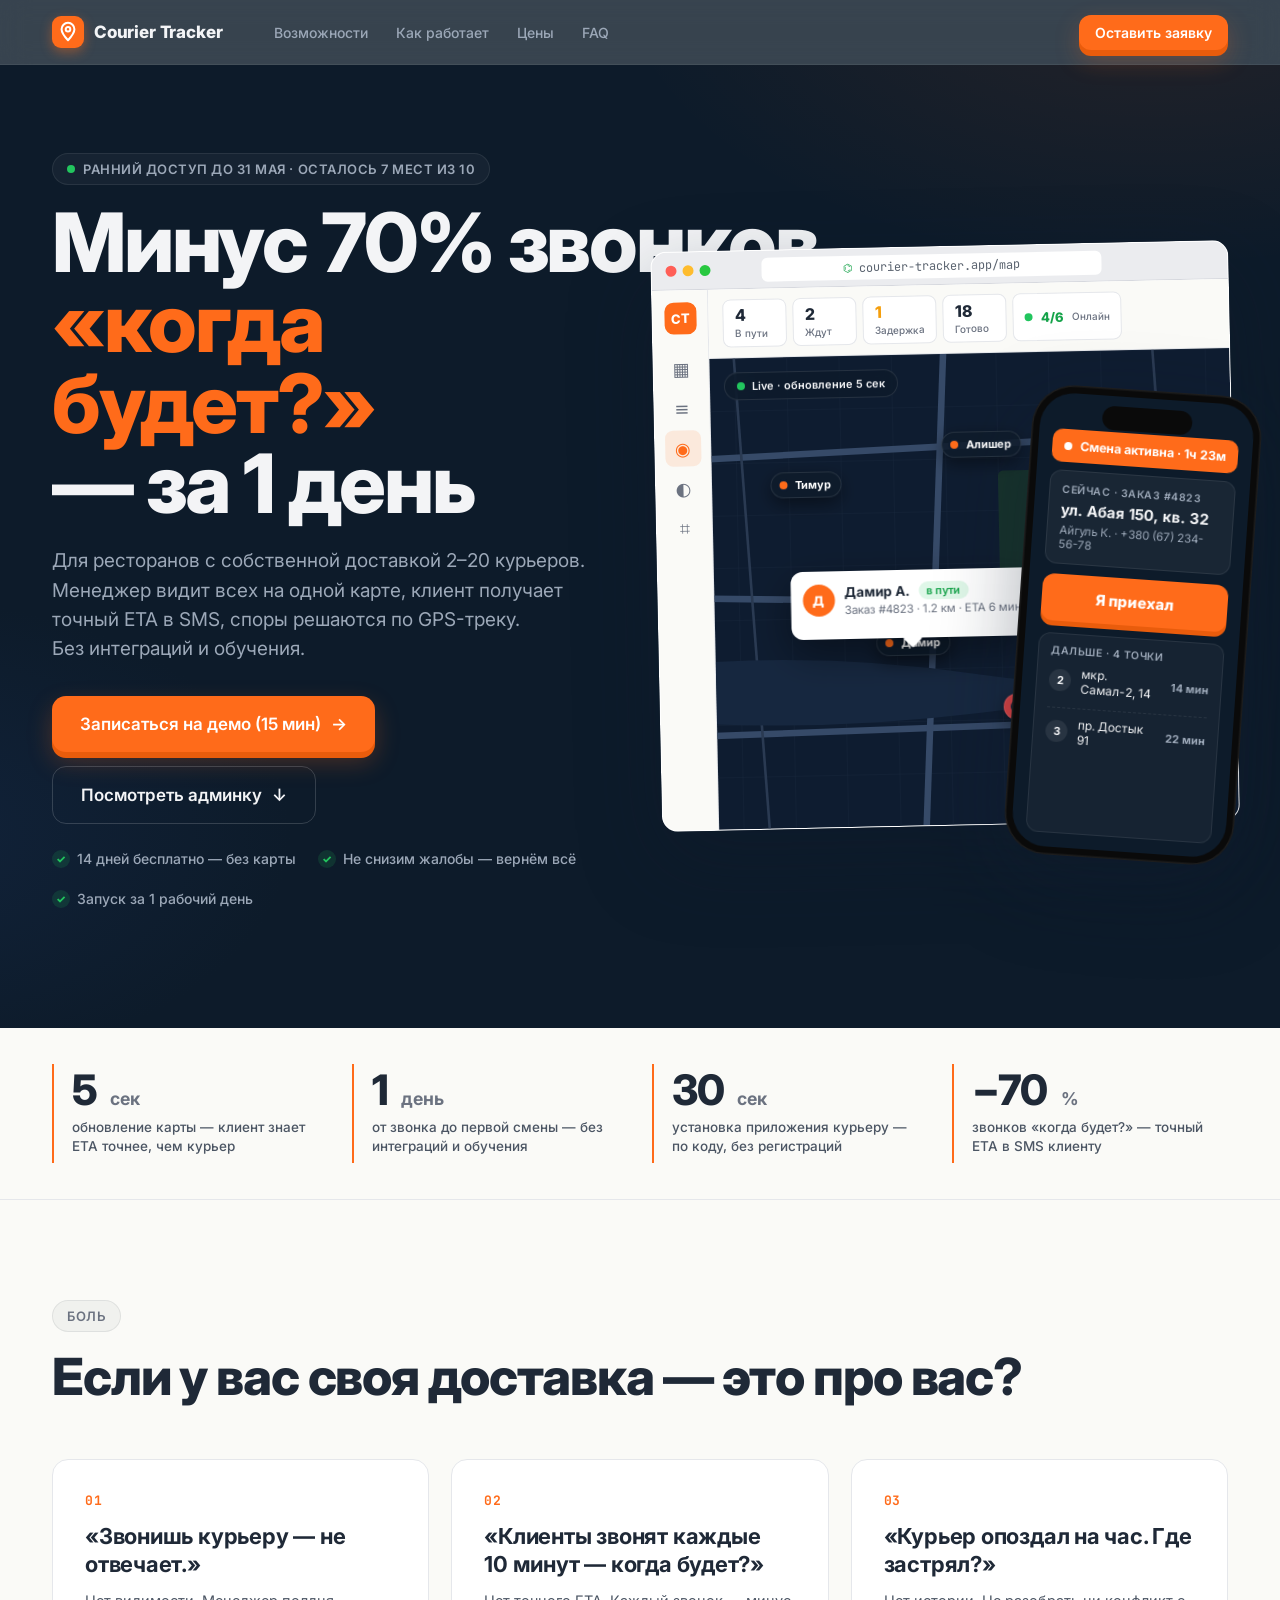
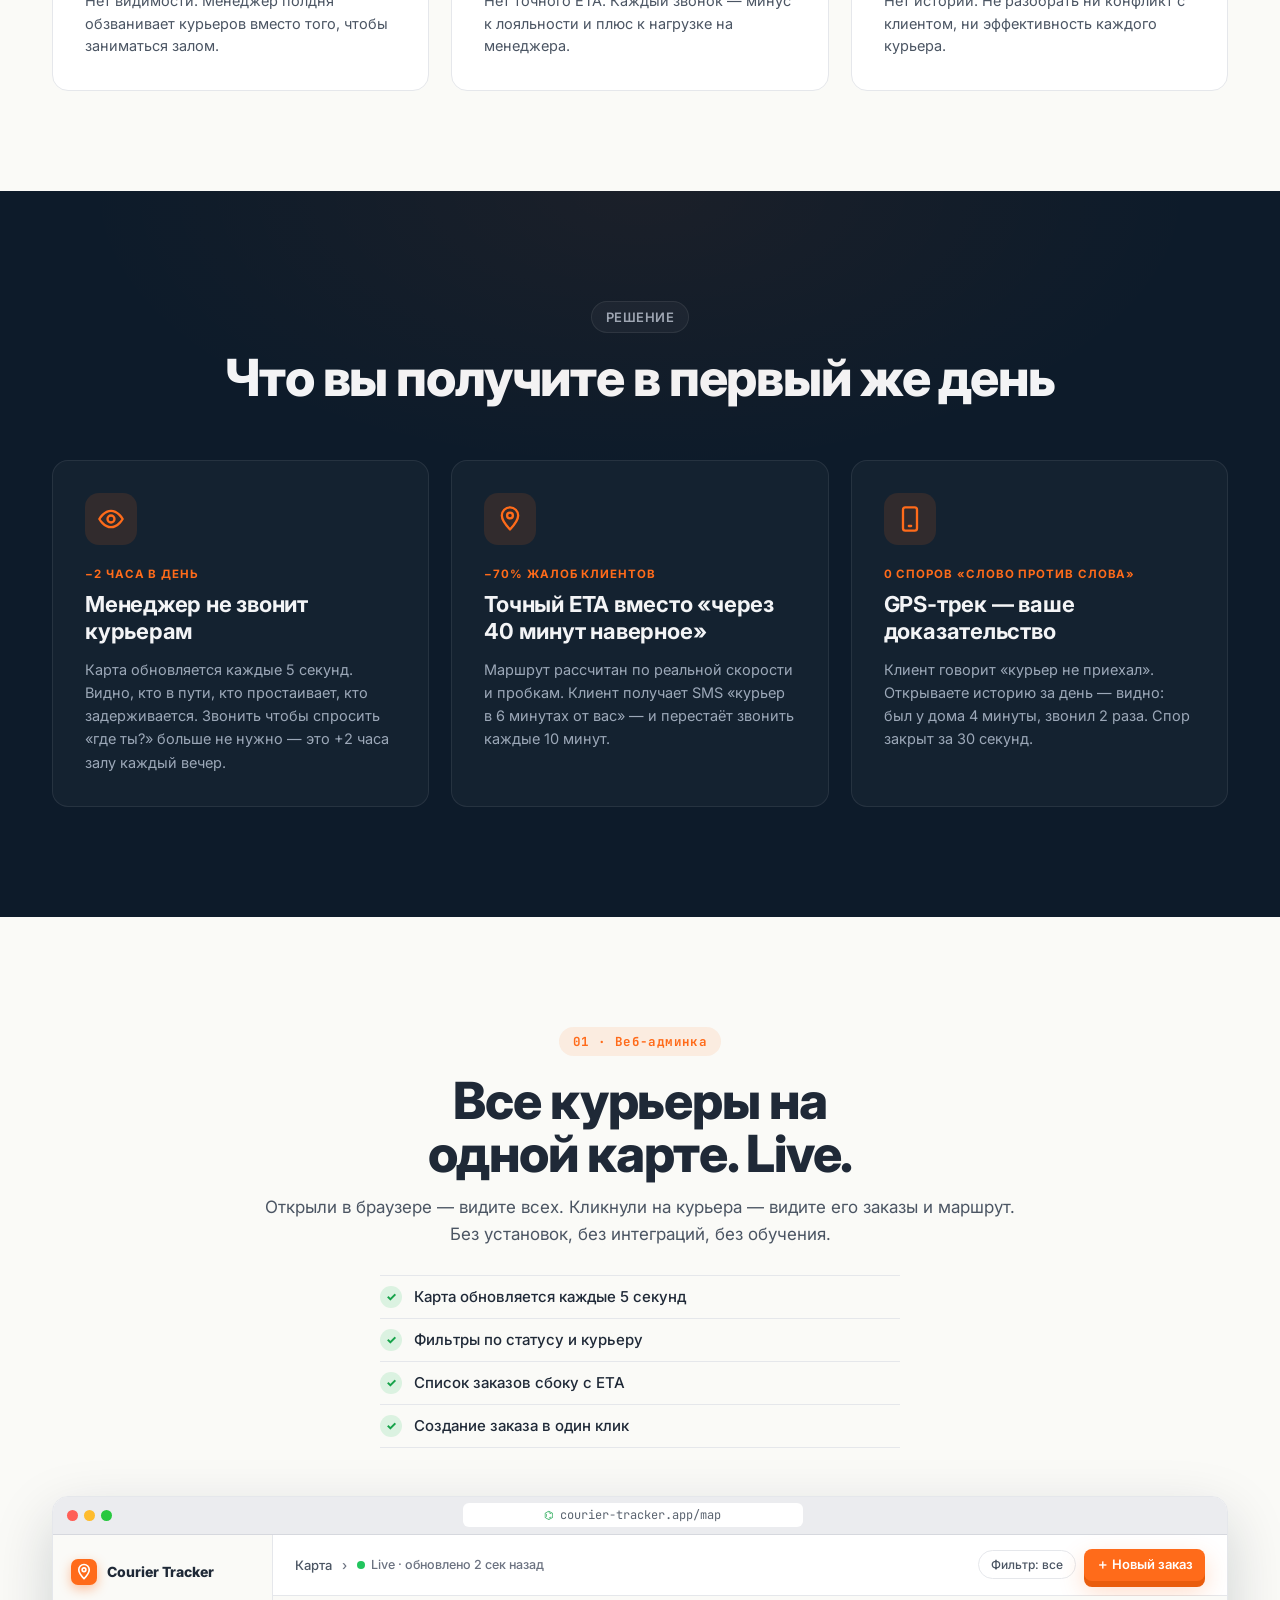
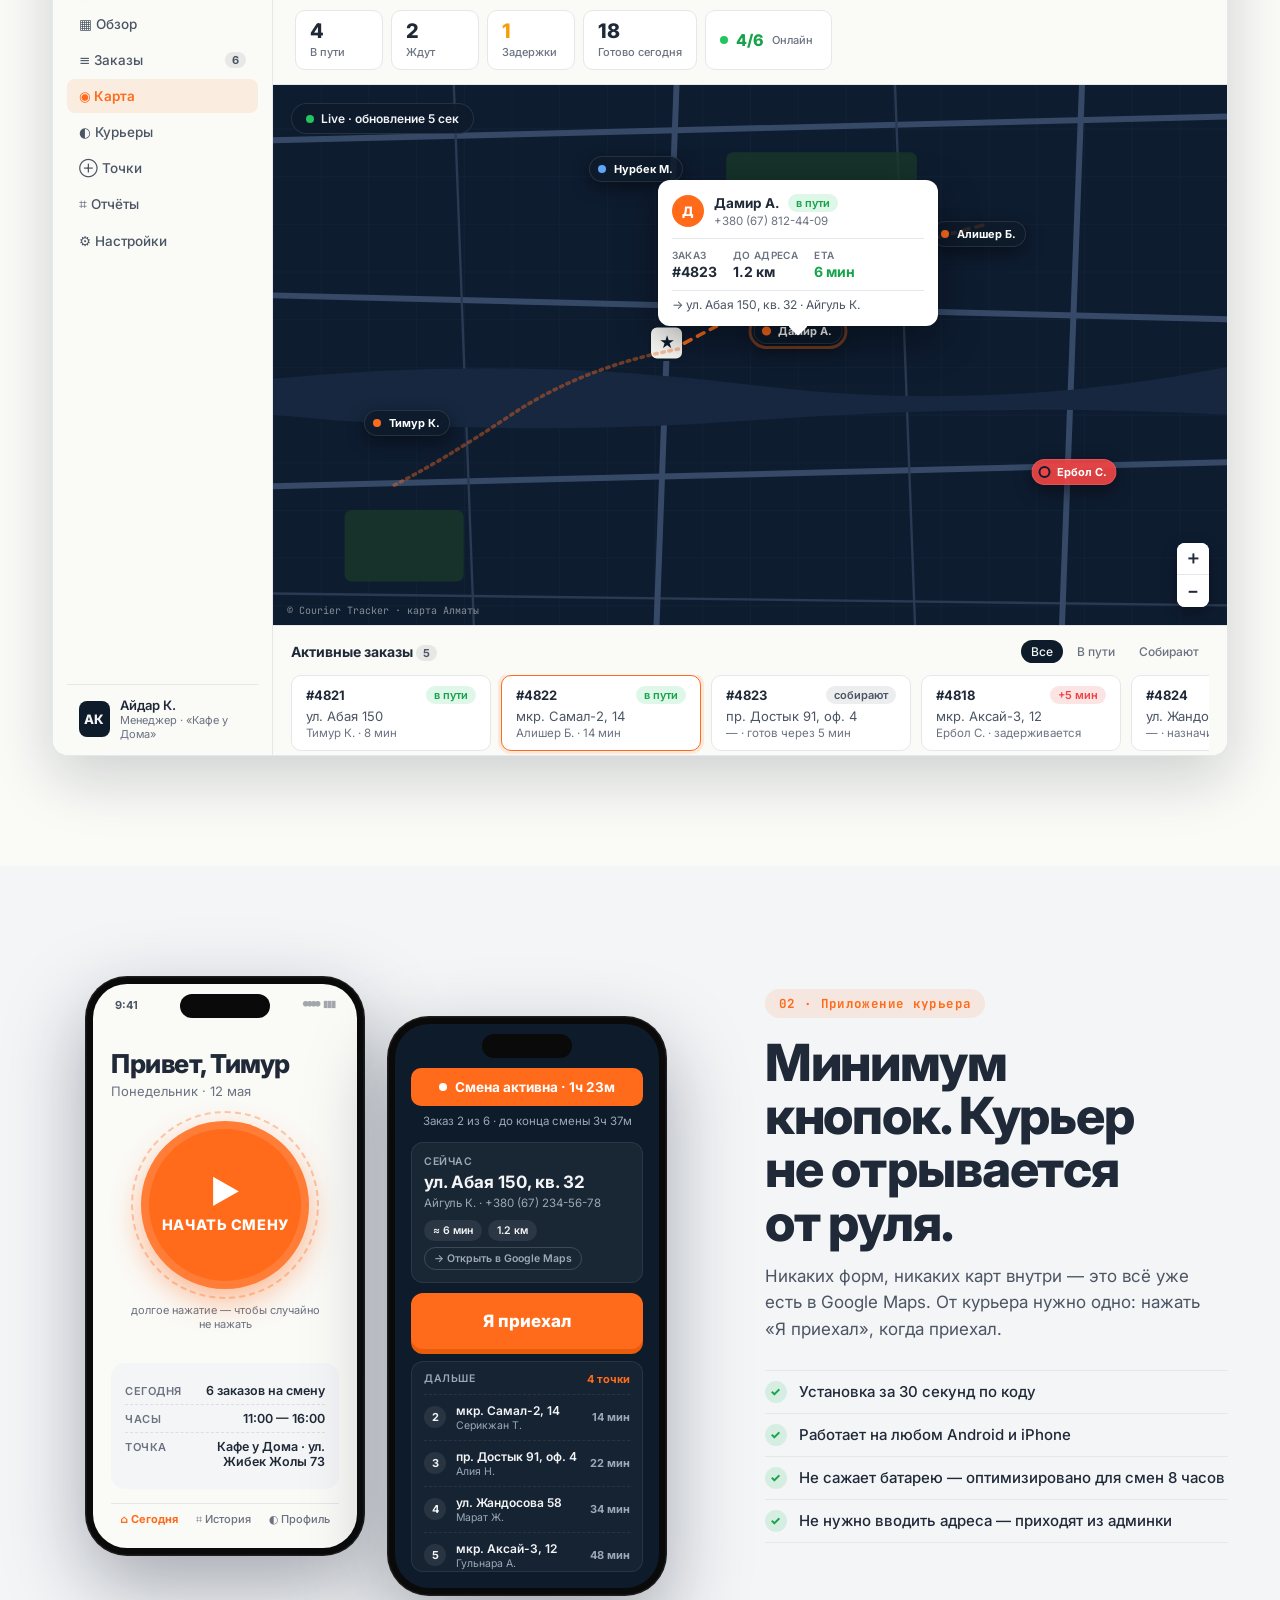
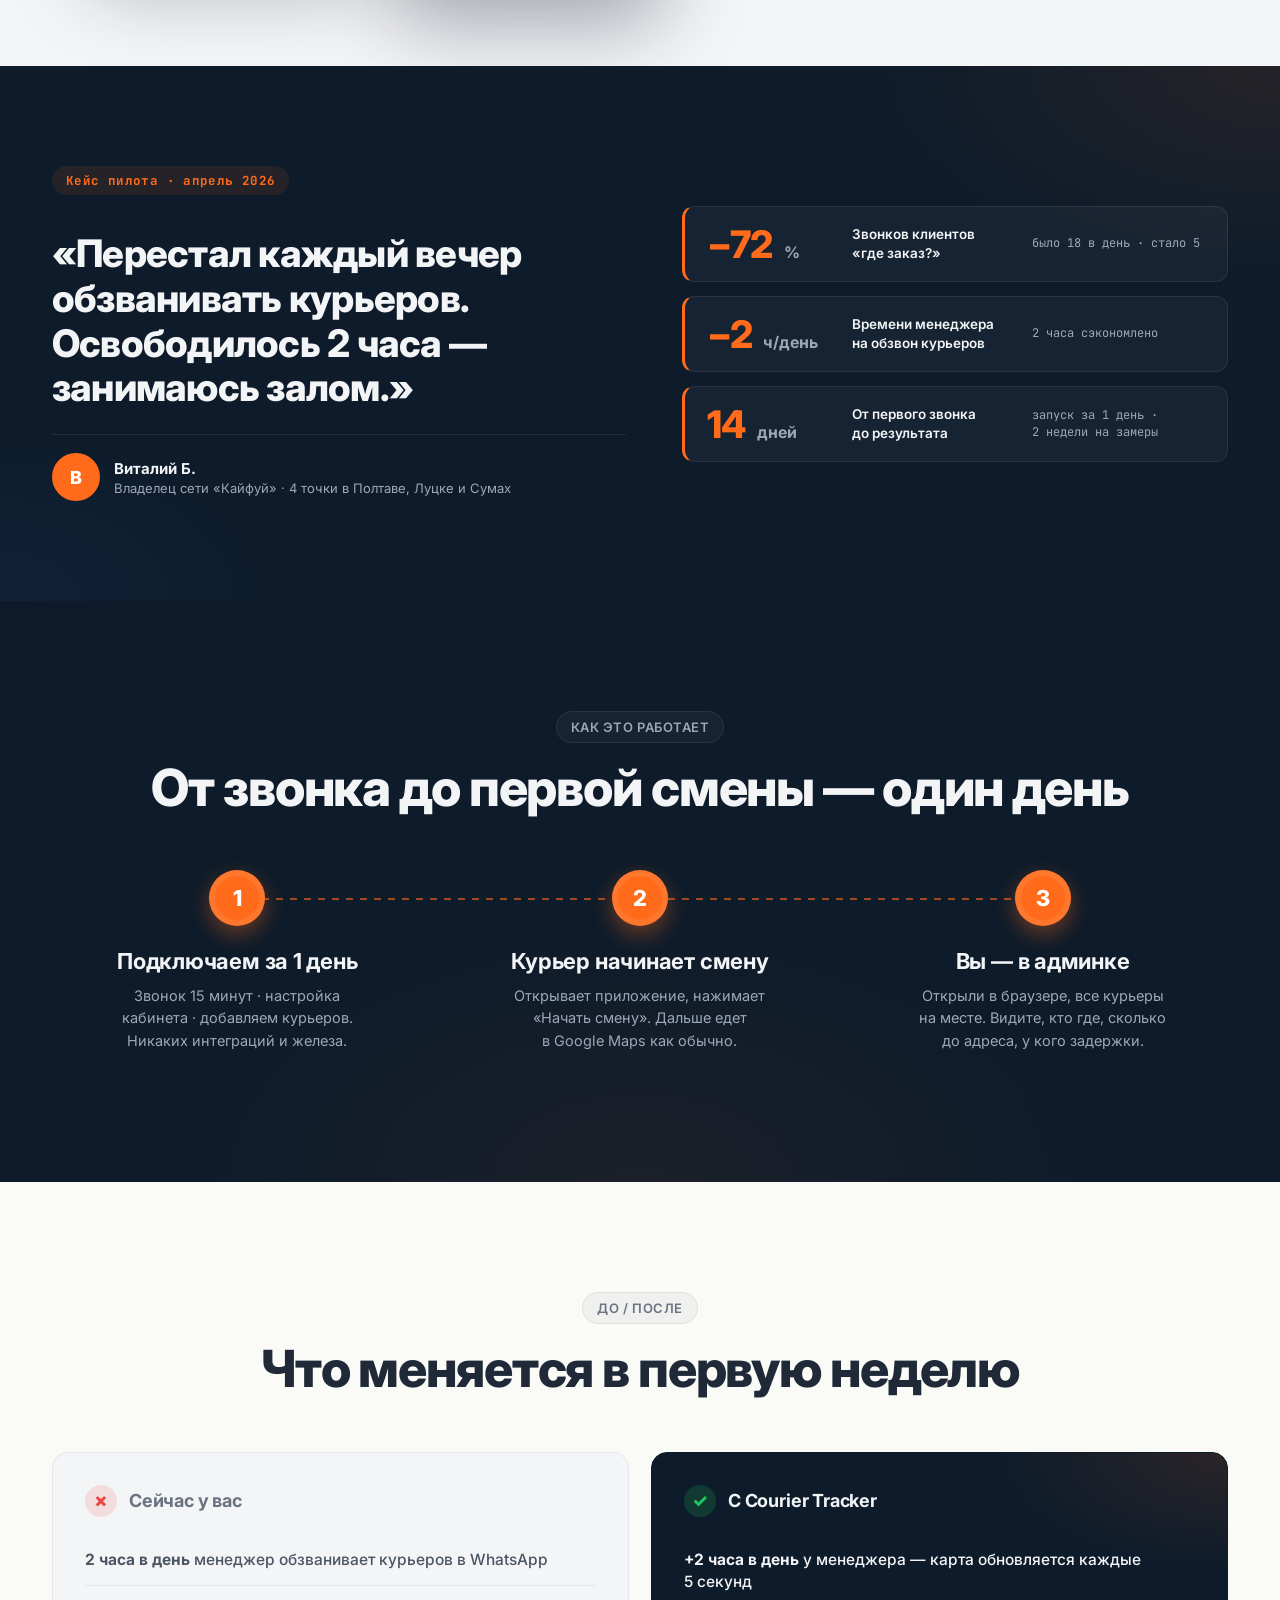
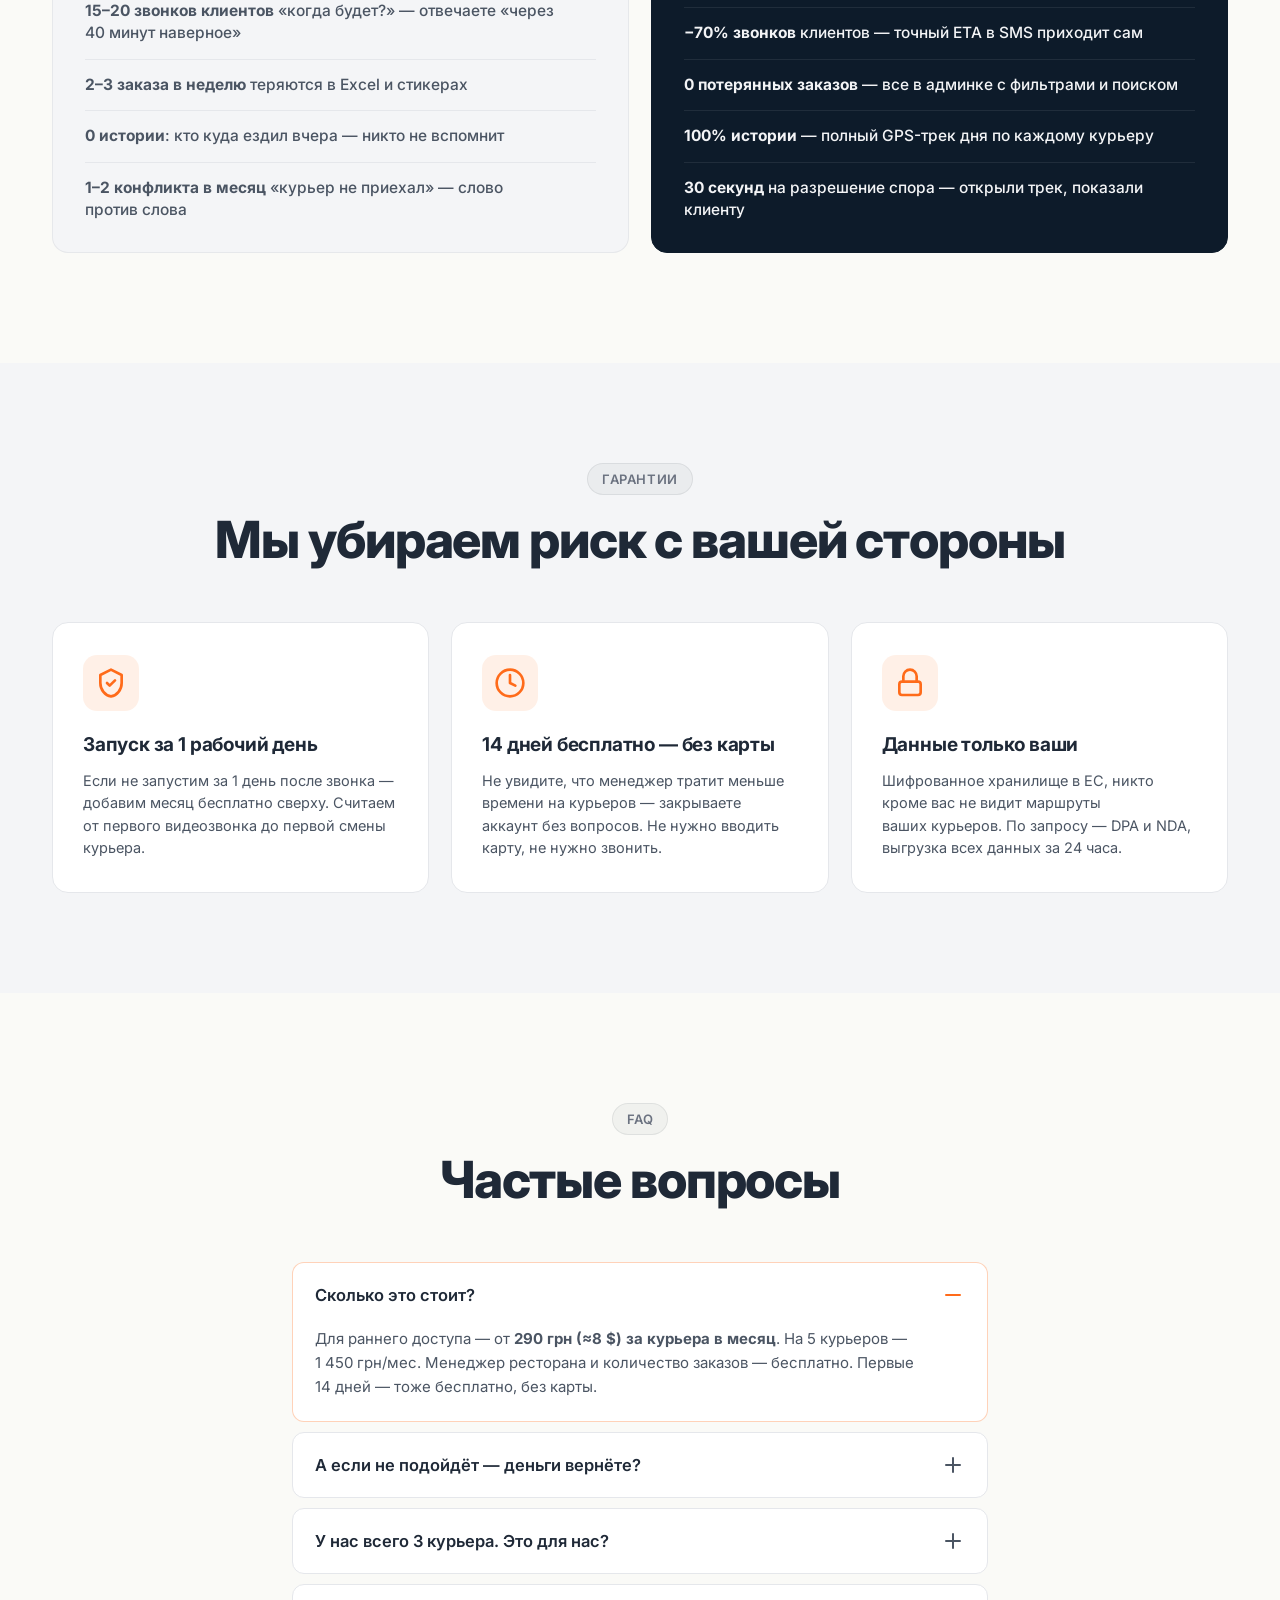
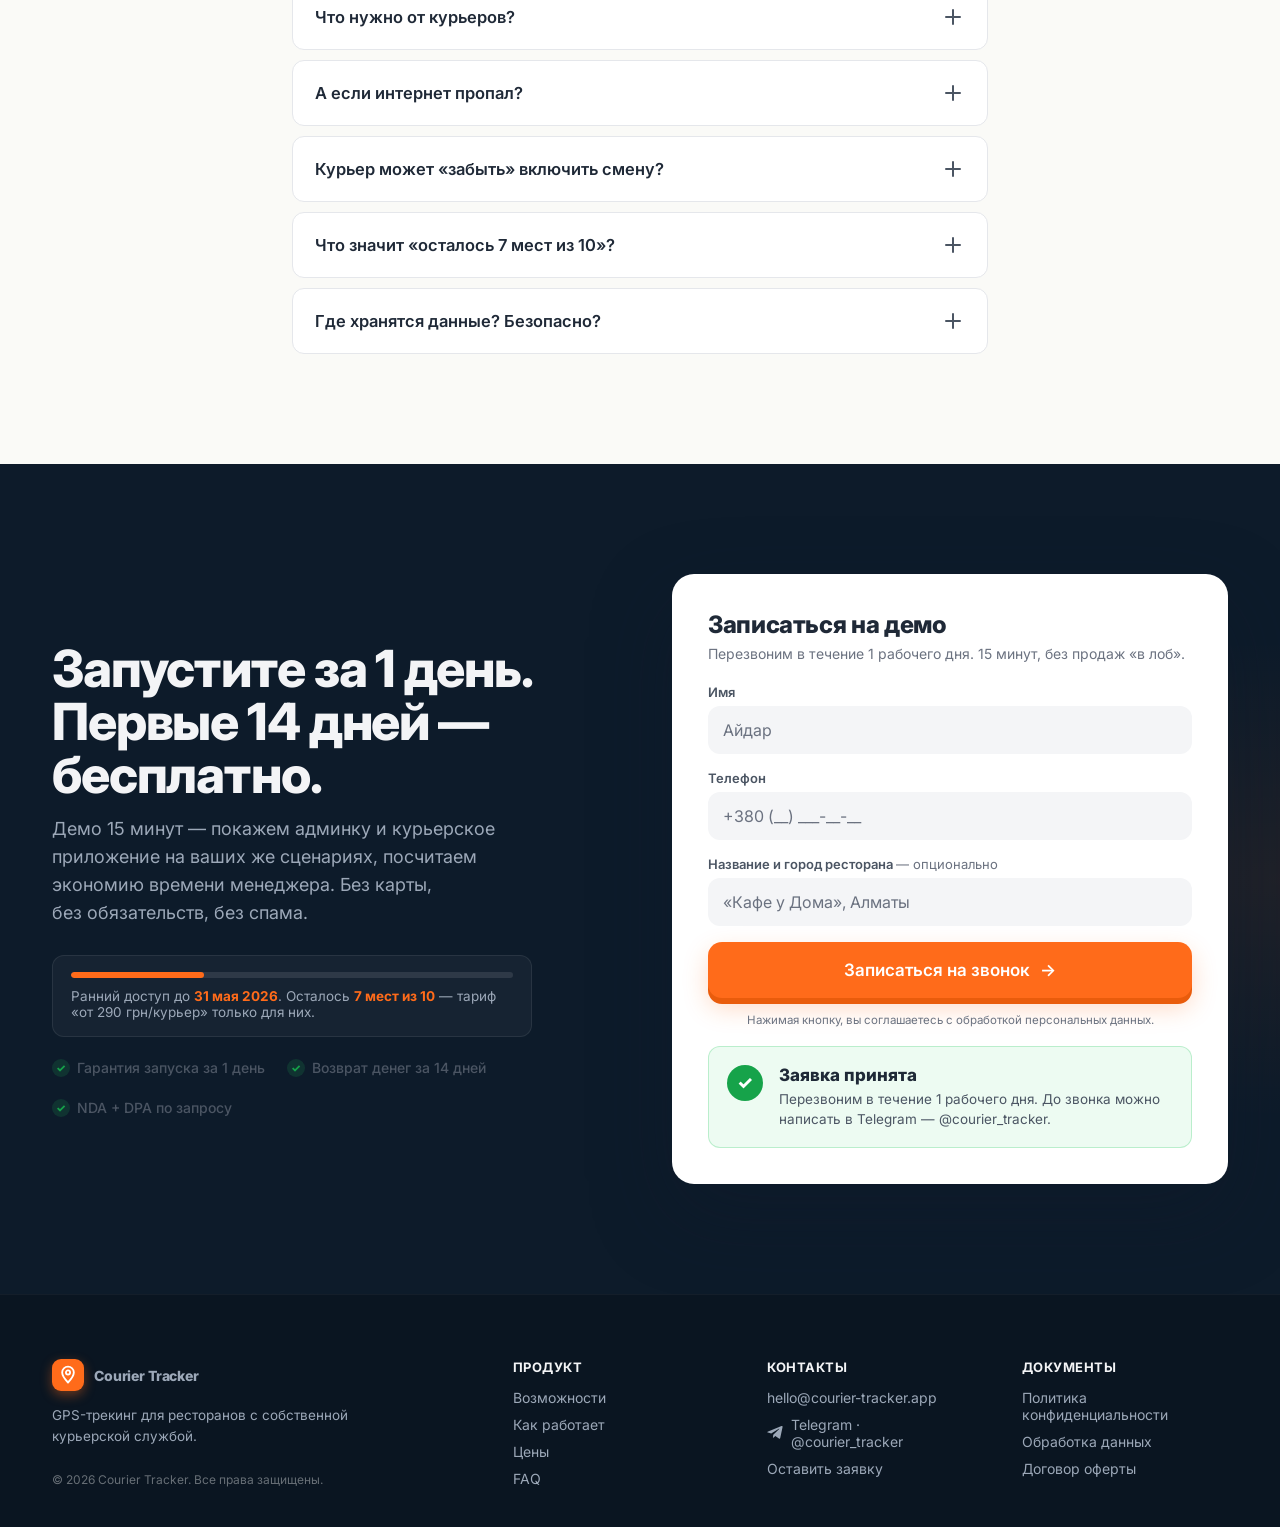
==== commit 25aa5b2e: "refactor(landing): rebuild copy by Grebenyuk's offer/landing checklist Rewrites the landing's messag" ====
--- a/index.html
+++ b/index.html
@@ -54,24 +54,25 @@
     <div class="hero__copy">
       <div class="eyebrow">
         <span class="dot dot--live"></span>
-        Ранний доступ · 3 из 10 мест
+        Ранний доступ до&nbsp;31&nbsp;мая&nbsp;· осталось 7&nbsp;мест из&nbsp;10
       </div>
       <h1 class="h1">
-        Видишь, где твои&nbsp;курьеры.<br/>
-        <span class="h1__accent">В реальном времени.</span>
+        Минус&nbsp;70%&nbsp;звонков<br/>
+        <span class="h1__accent">«когда будет?»</span><br/>
+        — за&nbsp;1&nbsp;день
       </h1>
       <p class="hero__sub">
-        Перестань отвечать клиентам «примерно через&nbsp;40&nbsp;минут».
-        Карта, точный&nbsp;ETA, история маршрутов&nbsp;— в одном окне.
+        Для ресторанов с&nbsp;собственной доставкой 2–20&nbsp;курьеров. Менеджер видит всех на&nbsp;одной карте,
+        клиент получает точный&nbsp;ETA в&nbsp;SMS, споры решаются по&nbsp;GPS-треку. Без&nbsp;интеграций и&nbsp;обучения.
       </p>
       <div class="hero__cta">
-        <a href="#lead" class="btn btn--primary btn--lg">Подключить ресторан <span class="btn__arrow">→</span></a>
-        <a href="#features" class="btn btn--ghost btn--lg">Посмотреть как работает <span class="btn__arrow">↓</span></a>
+        <a href="#lead" class="btn btn--primary btn--lg">Записаться на&nbsp;демо&nbsp;(15&nbsp;мин) <span class="btn__arrow">→</span></a>
+        <a href="#admin" class="btn btn--ghost btn--lg">Посмотреть админку <span class="btn__arrow">↓</span></a>
       </div>
       <ul class="checks">
-        <li><span class="check">✓</span> 14 дней бесплатно</li>
-        <li><span class="check">✓</span> Без карты</li>
-        <li><span class="check">✓</span> Запуск за 1 день</li>
+        <li><span class="check">✓</span> 14&nbsp;дней бесплатно — без карты</li>
+        <li><span class="check">✓</span> Не&nbsp;снизим жалобы — вернём всё</li>
+        <li><span class="check">✓</span> Запуск за&nbsp;1 рабочий&nbsp;день</li>
       </ul>
     </div>
 
@@ -180,17 +181,25 @@
 </section>
 
 <!-- ============================================================= -->
-<!-- 2. SOC BUFFER                                                  -->
-<!-- ============================================================= -->
-<section class="soc">
-  <div class="wrap soc__inner">
-    <p class="soc__quote">
-      Делаем для ресторанов, где владелец каждый вечер обзванивает курьеров
-      и сводит маршруты руками. Сейчас идёт ранний доступ&nbsp;— берём первые 10&nbsp;ресторанов.
-    </p>
-    <div class="soc__progress" aria-label="3 из 10 мест занято">
-      <div class="soc__bar"><div class="soc__fill" style="width:30%"></div></div>
-      <div class="soc__lbl"><b>3 из 10</b> мест занято</div>
+<!-- 2. STAT STRIP — quick numbers as social proof                  -->
+<!-- ============================================================= -->
+<section class="stats">
+  <div class="wrap stats__inner">
+    <div class="stat">
+      <div class="stat__num">5&nbsp;<span class="stat__unit">сек</span></div>
+      <div class="stat__lbl">обновление карты — клиент знает ETA точнее, чем курьер</div>
+    </div>
+    <div class="stat">
+      <div class="stat__num">1&nbsp;<span class="stat__unit">день</span></div>
+      <div class="stat__lbl">от звонка до первой смены — без интеграций и обучения</div>
+    </div>
+    <div class="stat">
+      <div class="stat__num">30&nbsp;<span class="stat__unit">сек</span></div>
+      <div class="stat__lbl">установка приложения курьеру — по&nbsp;коду, без регистраций</div>
+    </div>
+    <div class="stat">
+      <div class="stat__num">−70&nbsp;<span class="stat__unit">%</span></div>
+      <div class="stat__lbl">звонков «когда будет?» — точный ETA в&nbsp;SMS&nbsp;клиенту</div>
     </div>
   </div>
 </section>
@@ -225,38 +234,38 @@
 </section>
 
 <!-- ============================================================= -->
-<!-- 4. SOLUTION                                                    -->
+<!-- 4. SOLUTION — outcome-focused, not feature-focused             -->
 <!-- ============================================================= -->
 <section class="solution" id="features">
   <div class="wrap">
     <div class="sec__head sec__head--center">
       <div class="eyebrow">Решение</div>
-      <h2 class="h2 h2--light">Один экран&nbsp;— и всё под&nbsp;контролем</h2>
+      <h2 class="h2 h2--light">Что вы получите в&nbsp;первый&nbsp;же&nbsp;день</h2>
     </div>
     <div class="sol__grid">
       <article class="solCard">
         <div class="solCard__icon" aria-hidden="true">
           <svg viewBox="0 0 24 24" width="28" height="28" fill="none" stroke="currentColor" stroke-width="2" stroke-linecap="round" stroke-linejoin="round"><path d="M2 12s4-7 10-7 10 7 10 7-4 7-10 7S2 12 2 12Z"/><circle cx="12" cy="12" r="3"/></svg>
         </div>
-        <div class="solCard__kicker">Видишь</div>
-        <h3 class="solCard__title">Где каждый курьер прямо сейчас</h3>
-        <p class="solCard__body">Карта с пинами по статусам: в&nbsp;пути, ждёт заказ, ждёт на адресе, простаивает. Тапнул&nbsp;— увидел заказ и&nbsp;ETA.</p>
+        <div class="solCard__kicker">−2 часа в день</div>
+        <h3 class="solCard__title">Менеджер не звонит курьерам</h3>
+        <p class="solCard__body">Карта обновляется каждые 5&nbsp;секунд. Видно, кто в&nbsp;пути, кто простаивает, кто задерживается. Звонить чтобы спросить «где ты?» больше не нужно — это +2&nbsp;часа залу каждый вечер.</p>
       </article>
       <article class="solCard">
         <div class="solCard__icon" aria-hidden="true">
           <svg viewBox="0 0 24 24" width="28" height="28" fill="none" stroke="currentColor" stroke-width="2" stroke-linecap="round" stroke-linejoin="round"><path d="M12 21s-7-7.5-7-12a7 7 0 1 1 14 0c0 4.5-7 12-7 12Z"/><circle cx="12" cy="9" r="2.5"/></svg>
         </div>
-        <div class="solCard__kicker">Контролируешь</div>
-        <h3 class="solCard__title">Что делал курьер за день</h3>
-        <p class="solCard__body">Полная история по каждому: ехал&nbsp;— ждал на адресе&nbsp;— ждал заказ. С точностью до минуты и метра.</p>
+        <div class="solCard__kicker">−70% жалоб клиентов</div>
+        <h3 class="solCard__title">Точный ETA вместо «через 40&nbsp;минут наверное»</h3>
+        <p class="solCard__body">Маршрут рассчитан по&nbsp;реальной скорости и&nbsp;пробкам. Клиент получает SMS «курьер в&nbsp;6&nbsp;минутах от&nbsp;вас» — и&nbsp;перестаёт звонить каждые 10&nbsp;минут.</p>
       </article>
       <article class="solCard">
         <div class="solCard__icon" aria-hidden="true">
           <svg viewBox="0 0 24 24" width="28" height="28" fill="none" stroke="currentColor" stroke-width="2" stroke-linecap="round" stroke-linejoin="round"><rect x="6" y="2" width="12" height="20" rx="2"/><path d="M11 18h2"/></svg>
         </div>
-        <div class="solCard__kicker">Курьер не отвлекается</div>
-        <h3 class="solCard__title">Одна кнопка. Никакой карты.</h3>
-        <p class="solCard__body">Курьер едет в&nbsp;Google&nbsp;Maps, в нашем приложении нажимает «Я&nbsp;приехал»&nbsp;— и всё.</p>
+        <div class="solCard__kicker">0 споров «слово против слова»</div>
+        <h3 class="solCard__title">GPS-трек&nbsp;— ваше доказательство</h3>
+        <p class="solCard__body">Клиент говорит «курьер не приехал». Открываете историю за день — видно: был у&nbsp;дома 4&nbsp;минуты, звонил 2&nbsp;раза. Спор закрыт за 30&nbsp;секунд.</p>
       </article>
     </div>
   </div>
@@ -547,6 +556,42 @@
 </section>
 
 <!-- ============================================================= -->
+<!-- 6.5. CASE / TESTIMONIAL — concrete pilot result                -->
+<!-- ============================================================= -->
+<section class="case">
+  <div class="wrap case__inner">
+    <div class="case__copy">
+      <div class="badge badge--num">Кейс пилота · апрель 2026</div>
+      <h2 class="h2">«Перестал каждый вечер обзванивать курьеров. Освободилось 2&nbsp;часа&nbsp;— занимаюсь&nbsp;залом.»</h2>
+      <div class="case__author">
+        <span class="avatar avatar--lg">В</span>
+        <div>
+          <div class="case__name">Виталий Б.</div>
+          <div class="case__role">Владелец сети «Кайфуй»&nbsp;· 4&nbsp;точки в Полтаве, Луцке и&nbsp;Сумах</div>
+        </div>
+      </div>
+    </div>
+    <div class="case__metrics">
+      <div class="case__metric">
+        <div class="case__metricNum">−72&nbsp;<span class="case__metricUnit">%</span></div>
+        <div class="case__metricLbl">Звонков клиентов<br/>«где заказ?»</div>
+        <div class="case__metricMeta">было 18 в&nbsp;день&nbsp;· стало 5</div>
+      </div>
+      <div class="case__metric">
+        <div class="case__metricNum">−2&nbsp;<span class="case__metricUnit">ч/день</span></div>
+        <div class="case__metricLbl">Времени менеджера<br/>на обзвон курьеров</div>
+        <div class="case__metricMeta">2&nbsp;часа сэкономлено</div>
+      </div>
+      <div class="case__metric">
+        <div class="case__metricNum">14&nbsp;<span class="case__metricUnit">дней</span></div>
+        <div class="case__metricLbl">От первого звонка<br/>до результата</div>
+        <div class="case__metricMeta">запуск за&nbsp;1&nbsp;день · 2&nbsp;недели на&nbsp;замеры</div>
+      </div>
+    </div>
+  </div>
+</section>
+
+<!-- ============================================================= -->
 <!-- 7. HOW IT WORKS                                                -->
 <!-- ============================================================= -->
 <section class="how" id="how">
@@ -582,7 +627,7 @@
   <div class="wrap">
     <div class="sec__head sec__head--center">
       <div class="eyebrow eyebrow--dark">До / После</div>
-      <h2 class="h2">Без Courier Tracker → С Courier Tracker</h2>
+      <h2 class="h2">Что меняется в&nbsp;первую неделю</h2>
     </div>
     <div class="cmp__grid">
       <div class="cmp__col cmp__col--bad">
@@ -591,11 +636,11 @@
           <span>Сейчас у&nbsp;вас</span>
         </div>
         <ul class="cmp__list">
-          <li>Курьеры в WhatsApp, голосовые на&nbsp;3 минуты</li>
-          <li>«Когда будет?» — «Минут через 40 наверное»</li>
-          <li>Excel + стикеры, заказы теряются</li>
-          <li>История&nbsp;— никакая. Кто куда ездил&nbsp;— не&nbsp;вспомнить</li>
-          <li>Конфликт с клиентом&nbsp;— слово против слова</li>
+          <li><b>2 часа в&nbsp;день</b> менеджер обзванивает курьеров в&nbsp;WhatsApp</li>
+          <li><b>15–20 звонков клиентов</b> «когда будет?» — отвечаете «через 40&nbsp;минут наверное»</li>
+          <li><b>2–3 заказа в&nbsp;неделю</b> теряются в&nbsp;Excel и&nbsp;стикерах</li>
+          <li><b>0 истории</b>: кто куда ездил вчера — никто не&nbsp;вспомнит</li>
+          <li><b>1–2 конфликта в&nbsp;месяц</b> «курьер не&nbsp;приехал» — слово против&nbsp;слова</li>
         </ul>
       </div>
       <div class="cmp__col cmp__col--good">
@@ -604,13 +649,48 @@
           <span>С Courier Tracker</span>
         </div>
         <ul class="cmp__list">
-          <li>Карта реального времени, обновление каждые 5&nbsp;секунд</li>
-          <li>Точный ETA по маршруту, видно прямо в&nbsp;админке</li>
-          <li>Заказы в админке с&nbsp;фильтрами и&nbsp;поиском</li>
-          <li>Полный трек дня по&nbsp;каждому курьеру</li>
-          <li>Доказательство по&nbsp;GPS-треку — без споров</li>
+          <li><b>+2 часа в&nbsp;день</b> у&nbsp;менеджера — карта обновляется каждые 5&nbsp;секунд</li>
+          <li><b>−70% звонков</b> клиентов — точный ETA в&nbsp;SMS приходит сам</li>
+          <li><b>0 потерянных заказов</b> — все в&nbsp;админке с&nbsp;фильтрами и&nbsp;поиском</li>
+          <li><b>100% истории</b> — полный GPS-трек дня по&nbsp;каждому курьеру</li>
+          <li><b>30 секунд</b> на&nbsp;разрешение спора — открыли трек, показали клиенту</li>
         </ul>
       </div>
+    </div>
+  </div>
+</section>
+
+<!-- ============================================================= -->
+<!-- 8.5. GUARANTEES — risk-reverse                                 -->
+<!-- ============================================================= -->
+<section class="grns">
+  <div class="wrap">
+    <div class="sec__head sec__head--center">
+      <div class="eyebrow eyebrow--dark">Гарантии</div>
+      <h2 class="h2">Мы убираем риск с&nbsp;вашей стороны</h2>
+    </div>
+    <div class="grns__grid">
+      <article class="grnCard">
+        <div class="grnCard__icon" aria-hidden="true">
+          <svg viewBox="0 0 24 24" width="32" height="32" fill="none" stroke="currentColor" stroke-width="2" stroke-linecap="round" stroke-linejoin="round"><path d="M12 2 4 6v6c0 5 3.5 9.5 8 10 4.5-.5 8-5 8-10V6l-8-4z"/><path d="m9 12 2 2 4-4"/></svg>
+        </div>
+        <div class="grnCard__title">Запуск за 1&nbsp;рабочий день</div>
+        <p class="grnCard__body">Если не&nbsp;запустим за&nbsp;1&nbsp;день после звонка — добавим месяц бесплатно сверху. Считаем от первого видеозвонка до&nbsp;первой смены курьера.</p>
+      </article>
+      <article class="grnCard">
+        <div class="grnCard__icon" aria-hidden="true">
+          <svg viewBox="0 0 24 24" width="32" height="32" fill="none" stroke="currentColor" stroke-width="2" stroke-linecap="round" stroke-linejoin="round"><circle cx="12" cy="12" r="10"/><path d="M12 6v6l4 2"/></svg>
+        </div>
+        <div class="grnCard__title">14 дней бесплатно — без карты</div>
+        <p class="grnCard__body">Не&nbsp;увидите, что менеджер тратит меньше времени на&nbsp;курьеров — закрываете аккаунт без вопросов. Не&nbsp;нужно вводить карту, не&nbsp;нужно звонить.</p>
+      </article>
+      <article class="grnCard">
+        <div class="grnCard__icon" aria-hidden="true">
+          <svg viewBox="0 0 24 24" width="32" height="32" fill="none" stroke="currentColor" stroke-width="2" stroke-linecap="round" stroke-linejoin="round"><rect x="4" y="11" width="16" height="10" rx="2"/><path d="M7 11V7a5 5 0 0 1 10 0v4"/></svg>
+        </div>
+        <div class="grnCard__title">Данные только&nbsp;ваши</div>
+        <p class="grnCard__body">Шифрованное хранилище в&nbsp;ЕС, никто кроме вас не&nbsp;видит маршруты ваших&nbsp;курьеров. По&nbsp;запросу&nbsp;— DPA и&nbsp;NDA, выгрузка всех данных за 24&nbsp;часа.</p>
+      </article>
     </div>
   </div>
 </section>
@@ -626,12 +706,20 @@
     </div>
     <div class="faq__list">
       <details class="faq__item" open>
+        <summary>Сколько это стоит?<span class="faq__icon"></span></summary>
+        <div class="faq__body">Для раннего доступа&nbsp;— от&nbsp;<b>290&nbsp;грн (≈8&nbsp;$) за курьера в&nbsp;месяц</b>. На 5&nbsp;курьеров&nbsp;— 1&nbsp;450&nbsp;грн/мес. Менеджер ресторана и&nbsp;количество заказов&nbsp;— бесплатно. Первые 14&nbsp;дней&nbsp;— тоже бесплатно, без&nbsp;карты.</div>
+      </details>
+      <details class="faq__item">
+        <summary>А если не&nbsp;подойдёт&nbsp;— деньги вернёте?<span class="faq__icon"></span></summary>
+        <div class="faq__body">Да. Если в&nbsp;течение 14&nbsp;дней не&nbsp;увидите снижения количества звонков «когда будет?» или времени менеджера на&nbsp;обзвон курьеров&nbsp;— вернём всё до&nbsp;копейки. Без вопросов и&nbsp;сохранения переписки.</div>
+      </details>
+      <details class="faq__item">
         <summary>У нас всего 3&nbsp;курьера. Это для&nbsp;нас?<span class="faq__icon"></span></summary>
-        <div class="faq__body">Да. Основной сегмент&nbsp;— рестораны с&nbsp;собственным штатом 2–20 курьеров. Если&nbsp;курьер один&nbsp;— тоже подойдёт, просто меньше пользы.</div>
+        <div class="faq__body">Да. Основной сегмент&nbsp;— рестораны с&nbsp;собственным штатом <b>2–20&nbsp;курьеров</b>. Если&nbsp;курьер один&nbsp;— тоже подойдёт, просто меньше пользы (нечего сравнивать на&nbsp;карте).</div>
       </details>
       <details class="faq__item">
         <summary>Что нужно от&nbsp;курьеров?<span class="faq__icon"></span></summary>
-        <div class="faq__body">Любой смартфон не&nbsp;старше 4&nbsp;лет (Android&nbsp;8+, iOS&nbsp;13+) и&nbsp;интернет. Установка&nbsp;— 30&nbsp;секунд по&nbsp;коду из&nbsp;приглашения, никаких регистраций.</div>
+        <div class="faq__body">Любой смартфон не&nbsp;старше 4&nbsp;лет (Android&nbsp;8+, iOS&nbsp;13+) и&nbsp;интернет. Установка&nbsp;— 30&nbsp;секунд по&nbsp;коду из&nbsp;приглашения, никаких регистраций. Своих курьерских устройств покупать не&nbsp;нужно.</div>
       </details>
       <details class="faq__item">
         <summary>А если интернет пропал?<span class="faq__icon"></span></summary>
@@ -642,12 +730,12 @@
         <div class="faq__body">Может. В админке видно статус каждого: <b>онлайн</b> · <b>офлайн</b> · <b>смена не&nbsp;начата</b>. Менеджеру приходит уведомление, если за&nbsp;15&nbsp;минут до&nbsp;смены курьер не&nbsp;нажал «Начать».</div>
       </details>
       <details class="faq__item">
-        <summary>Где хранятся данные? Безопасно?<span class="faq__icon"></span></summary>
-        <div class="faq__body">Зашифрованно, дата-центр в&nbsp;ЕС. Никто кроме вас не&nbsp;видит маршруты ваших курьеров. По&nbsp;запросу&nbsp;— DPA и&nbsp;договор о&nbsp;неразглашении.</div>
+        <summary>Что значит «осталось 7&nbsp;мест из&nbsp;10»?<span class="faq__icon"></span></summary>
+        <div class="faq__body">В ранний доступ берём только 10&nbsp;ресторанов до&nbsp;<b>31&nbsp;мая 2026</b> — чтобы успевать сопровождать каждого лично, дорабатывать продукт под реальные сценарии. После&nbsp;— тарифы будут выше и&nbsp;запись будет открываться волнами.</div>
       </details>
       <details class="faq__item">
-        <summary>Сколько стоит?<span class="faq__icon"></span></summary>
-        <div class="faq__body">Ранний доступ&nbsp;— индивидуальное предложение под размер вашей курьерской службы. Оставьте заявку&nbsp;— расскажем за&nbsp;10&nbsp;минут. Первый месяц&nbsp;— бесплатно, без&nbsp;карты.</div>
+        <summary>Где хранятся данные? Безопасно?<span class="faq__icon"></span></summary>
+        <div class="faq__body">Зашифрованно, дата-центр в&nbsp;ЕС. Никто кроме вас не&nbsp;видит маршруты ваших курьеров. По&nbsp;запросу&nbsp;— DPA, NDA и&nbsp;выгрузка всех данных за&nbsp;24&nbsp;часа.</div>
       </details>
     </div>
   </div>
@@ -659,23 +747,23 @@
 <section class="lead" id="lead">
   <div class="wrap lead__grid">
     <div class="lead__copy">
-      <h2 class="h2 h2--light">Подключите ресторан за&nbsp;1&nbsp;день.</h2>
-      <p class="lead__sub">Звонок 15&nbsp;минут&nbsp;— настроим кабинет, добавим первых курьеров. Первый месяц бесплатно. Без&nbsp;карты, без&nbsp;обязательств.</p>
+      <h2 class="h2 h2--light">Запустите за&nbsp;1&nbsp;день. Первые 14&nbsp;дней&nbsp;— бесплатно.</h2>
+      <p class="lead__sub">Демо&nbsp;15&nbsp;минут&nbsp;— покажем админку и&nbsp;курьерское приложение на&nbsp;ваших же&nbsp;сценариях, посчитаем экономию времени менеджера. Без&nbsp;карты, без&nbsp;обязательств, без&nbsp;спама.</p>
       <div class="lead__seats">
         <div class="lead__seatsBar"><div class="lead__seatsFill" style="width:30%"></div></div>
-        <div class="lead__seatsLbl">Берём первые 10&nbsp;ресторанов в&nbsp;ранний доступ. <b>Осталось 7&nbsp;мест.</b></div>
+        <div class="lead__seatsLbl">Ранний доступ до&nbsp;<b>31&nbsp;мая&nbsp;2026</b>. Осталось <b>7&nbsp;мест из&nbsp;10</b>&nbsp;— тариф «от&nbsp;290&nbsp;грн/курьер» только для&nbsp;них.</div>
       </div>
       <ul class="checks checks--light">
-        <li><span class="check">✓</span> 14 дней бесплатно</li>
-        <li><span class="check">✓</span> Без карты</li>
-        <li><span class="check">✓</span> Запуск за 1 день</li>
+        <li><span class="check">✓</span> Гарантия запуска за 1 день</li>
+        <li><span class="check">✓</span> Возврат денег за&nbsp;14 дней</li>
+        <li><span class="check">✓</span> NDA + DPA по запросу</li>
       </ul>
     </div>
 
     <form class="leadForm" id="leadForm" novalidate>
       <div class="leadForm__head">
-        <h3>Оставить заявку</h3>
-        <p>Перезвоним в&nbsp;течение 1&nbsp;рабочего&nbsp;дня. Без&nbsp;спама.</p>
+        <h3>Записаться на&nbsp;демо</h3>
+        <p>Перезвоним в&nbsp;течение 1&nbsp;рабочего&nbsp;дня. 15&nbsp;минут, без&nbsp;продаж&nbsp;«в&nbsp;лоб».</p>
       </div>
       <label class="field">
         <span class="field__lbl">Имя</span>
--- a/landing.css
+++ b/landing.css
@@ -839,28 +839,187 @@
 .cAppLight__navItem { font-size: 11px; color: var(--text-3); font-weight: 500; }
 .cAppLight__navItem--on { color: var(--orange); font-weight: 700; }
 
-/* ----------------------------- SOC BUFFER ---------------------- */
-.soc {
+/* ----------------------------- STATS STRIP --------------------- */
+.stats {
   background: var(--ivory);
-  padding: 28px 0;
+  padding: 36px 0;
   border-bottom: 1px solid var(--line);
 }
-.soc__inner {
-  display: flex; flex-direction: column; align-items: center; gap: 16px;
-  text-align: center;
-}
-.soc__quote {
-  font-size: 17px; line-height: 1.5;
+.stats__inner {
+  display: grid;
+  grid-template-columns: repeat(4, 1fr);
+  gap: 24px;
+}
+.stat {
+  display: flex; flex-direction: column; gap: 8px;
+  padding: 6px 18px;
+  border-left: 2px solid var(--orange);
+}
+.stat__num {
+  font-family: 'Inter', sans-serif;
+  font-weight: 800;
+  font-size: clamp(28px, 3.4vw, 42px);
+  line-height: .95;
+  letter-spacing: -.02em;
+  color: var(--text);
+  display: inline-flex;
+  align-items: baseline;
+  gap: 6px;
+}
+.stat__unit {
+  font-size: .42em;
+  font-weight: 700;
+  color: var(--text-3);
+  letter-spacing: 0;
+  text-transform: lowercase;
+}
+.stat__lbl {
+  font-size: 13.5px;
+  line-height: 1.45;
+  color: var(--text-2);
+  font-weight: 500;
+}
+
+/* ----------------------------- CASE ---------------------------- */
+.case {
+  background: var(--navy);
+  color: var(--text-light);
+  padding: 100px 0;
+  position: relative;
+  overflow: hidden;
+}
+.case::before {
+  content: '';
+  position: absolute; inset: 0;
+  background:
+    radial-gradient(700px 360px at 100% 0%, rgba(255,107,26,.10), transparent 60%),
+    radial-gradient(500px 300px at 0% 100%, rgba(20,40,70,.5), transparent 60%);
+  pointer-events: none;
+}
+.case__inner {
+  display: grid;
+  grid-template-columns: minmax(0, 1.05fr) minmax(0, 1fr);
+  gap: 56px;
+  align-items: center;
+  position: relative;
+}
+.case__copy .h2 {
+  color: var(--text-light);
+  font-size: clamp(26px, 3vw, 38px);
+  letter-spacing: -.02em;
+  margin: 18px 0 24px;
+  font-weight: 800;
+  line-height: 1.18;
+}
+.case__author {
+  display: flex; align-items: center; gap: 14px;
+  padding-top: 18px;
+  border-top: 1px solid rgba(255,255,255,.08);
+}
+.case__name {
+  font-size: 15px; font-weight: 700;
+  color: var(--text-light);
+}
+.case__role {
+  font-size: 13px; color: var(--text-light-2);
+  margin-top: 2px;
+}
+.avatar--lg {
+  width: 48px; height: 48px;
+  font-size: 18px;
+  flex-shrink: 0;
+}
+.case__metrics {
+  display: grid;
+  grid-template-columns: 1fr;
+  gap: 14px;
+}
+.case__metric {
+  background: rgba(255,255,255,.04);
+  border: 1px solid rgba(255,255,255,.08);
+  border-left: 3px solid var(--orange);
+  border-radius: var(--r-md);
+  padding: 18px 22px;
+  display: grid;
+  grid-template-columns: minmax(0, 1.1fr) minmax(0, 1.4fr) minmax(0, 1.5fr);
+  gap: 18px;
+  align-items: center;
+}
+.case__metricNum {
+  font-family: 'Inter', sans-serif;
+  font-weight: 800;
+  font-size: clamp(28px, 3vw, 38px);
+  line-height: 1;
+  letter-spacing: -.02em;
+  color: var(--orange);
+  display: inline-flex;
+  align-items: baseline;
+  gap: 4px;
+}
+.case__metricUnit {
+  font-size: .42em;
+  font-weight: 700;
+  color: var(--text-light-2);
+  letter-spacing: 0;
+}
+.case__metricLbl {
+  font-size: 13.5px;
+  font-weight: 600;
+  color: var(--text-light);
+  line-height: 1.35;
+}
+.case__metricMeta {
+  font-size: 12px;
+  color: var(--text-light-2);
+  font-family: 'JetBrains Mono', monospace;
+  line-height: 1.4;
+}
+
+/* ----------------------------- GUARANTEES ---------------------- */
+.grns {
+  background: var(--grey);
+  padding: 100px 0;
+}
+.grns__grid {
+  display: grid;
+  grid-template-columns: repeat(3, 1fr);
+  gap: 22px;
+}
+.grnCard {
+  background: #fff;
+  border: 1px solid var(--line);
+  border-radius: var(--r-lg);
+  padding: 32px 30px;
+  position: relative;
+  transition: transform .25s, box-shadow .25s, border-color .25s;
+}
+.grnCard:hover {
+  transform: translateY(-3px);
+  box-shadow: var(--shadow-md);
+  border-color: rgba(255,107,26,.3);
+}
+.grnCard__icon {
+  width: 56px; height: 56px;
+  border-radius: 14px;
+  background: rgba(255,107,26,.10);
+  color: var(--orange);
+  display: inline-flex; align-items: center; justify-content: center;
+  margin-bottom: 22px;
+}
+.grnCard__title {
+  font-size: 19px;
+  font-weight: 700;
+  line-height: 1.3;
+  color: var(--text);
+  letter-spacing: -.01em;
+  margin: 0 0 12px;
+}
+.grnCard__body {
+  font-size: 14.5px;
+  line-height: 1.55;
   color: var(--text-2);
   margin: 0;
-  max-width: 820px;
-  font-weight: 500;
-}
-.soc__progress { display: flex; align-items: center; gap: 14px; }
-.soc__bar { width: 200px; height: 6px; background: var(--line); border-radius: 999px; overflow: hidden; }
-.soc__fill { height: 100%; background: var(--orange); border-radius: 999px; transition: width 1s; }
-.soc__lbl { font-size: 13px; font-weight: 500; color: var(--text-2); }
-.soc__lbl b { color: var(--text); font-weight: 700; }
+}
 
 /* ----------------------------- PAIN ---------------------------- */
 .pain {
@@ -1330,20 +1489,32 @@
   .lead__grid { grid-template-columns: 1fr; gap: 40px; }
   .ftr__inner { grid-template-columns: 1fr 1fr; }
   .ftr__col--brand { grid-column: 1 / -1; }
-  .pain__grid, .sol__grid, .steps { grid-template-columns: 1fr 1fr; gap: 18px; }
+  .pain__grid, .sol__grid, .steps, .grns__grid { grid-template-columns: 1fr 1fr; gap: 18px; }
   .steps::before { display: none; }
   .cmp__grid { grid-template-columns: 1fr; }
   .admin { grid-template-columns: 180px 1fr; height: auto; min-height: 740px; }
   .admin__map--big { min-height: 520px; }
   .browser--hero .admin--mini { height: 480px; grid-template-columns: 56px 1fr; }
   .admin__bread .admin__breadRight { display: none; }
+  .stats__inner { grid-template-columns: repeat(2, 1fr); gap: 22px; }
+  .case__inner { grid-template-columns: 1fr; gap: 36px; }
 }
 
 @media (max-width: 800px) {
   .hdr__nav { display: none; }
   .hdr__inner > .btn { display: none; }
   .hdr__burger { display: flex; }
-  .pain__grid, .sol__grid, .steps { grid-template-columns: 1fr; }
+  .pain__grid, .sol__grid, .steps, .grns__grid { grid-template-columns: 1fr; }
+  .stats__inner { grid-template-columns: 1fr 1fr; gap: 18px; }
+  .stat { padding: 4px 14px; }
+  .case { padding: 64px 0; }
+  .case__metric { grid-template-columns: 100px 1fr; grid-template-rows: auto auto; gap: 6px 16px; padding: 16px 18px; }
+  .case__metricNum { grid-row: 1 / 3; align-self: center; }
+  .case__metricLbl { font-size: 13px; }
+  .case__metricMeta { font-size: 11.5px; }
+  .grns { padding: 64px 0; }
+  .grnCard { padding: 26px 24px; }
+  .grnCard__title { font-size: 17px; }
   .h1 { font-size: clamp(34px, 9vw, 52px); }
   .h2 { font-size: clamp(26px, 6vw, 38px); }
   .hero { padding: 48px 0 80px; }
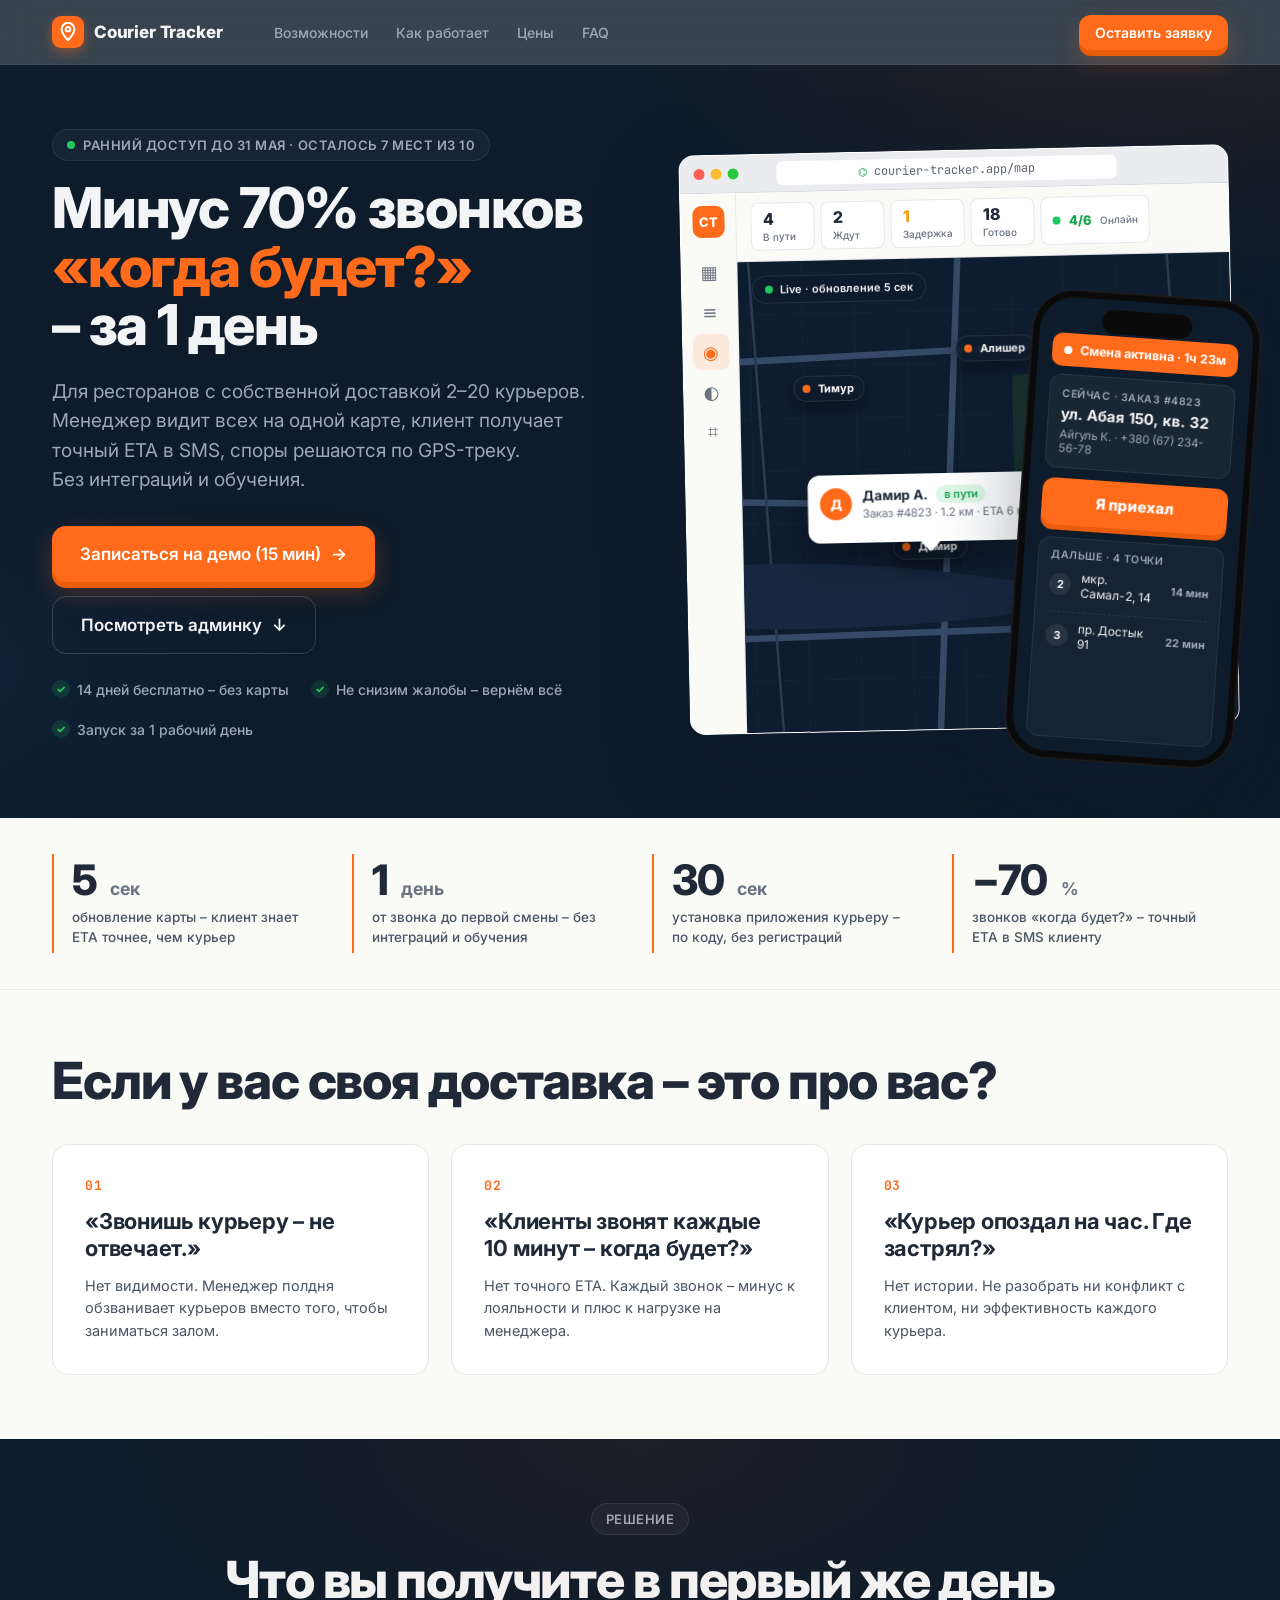
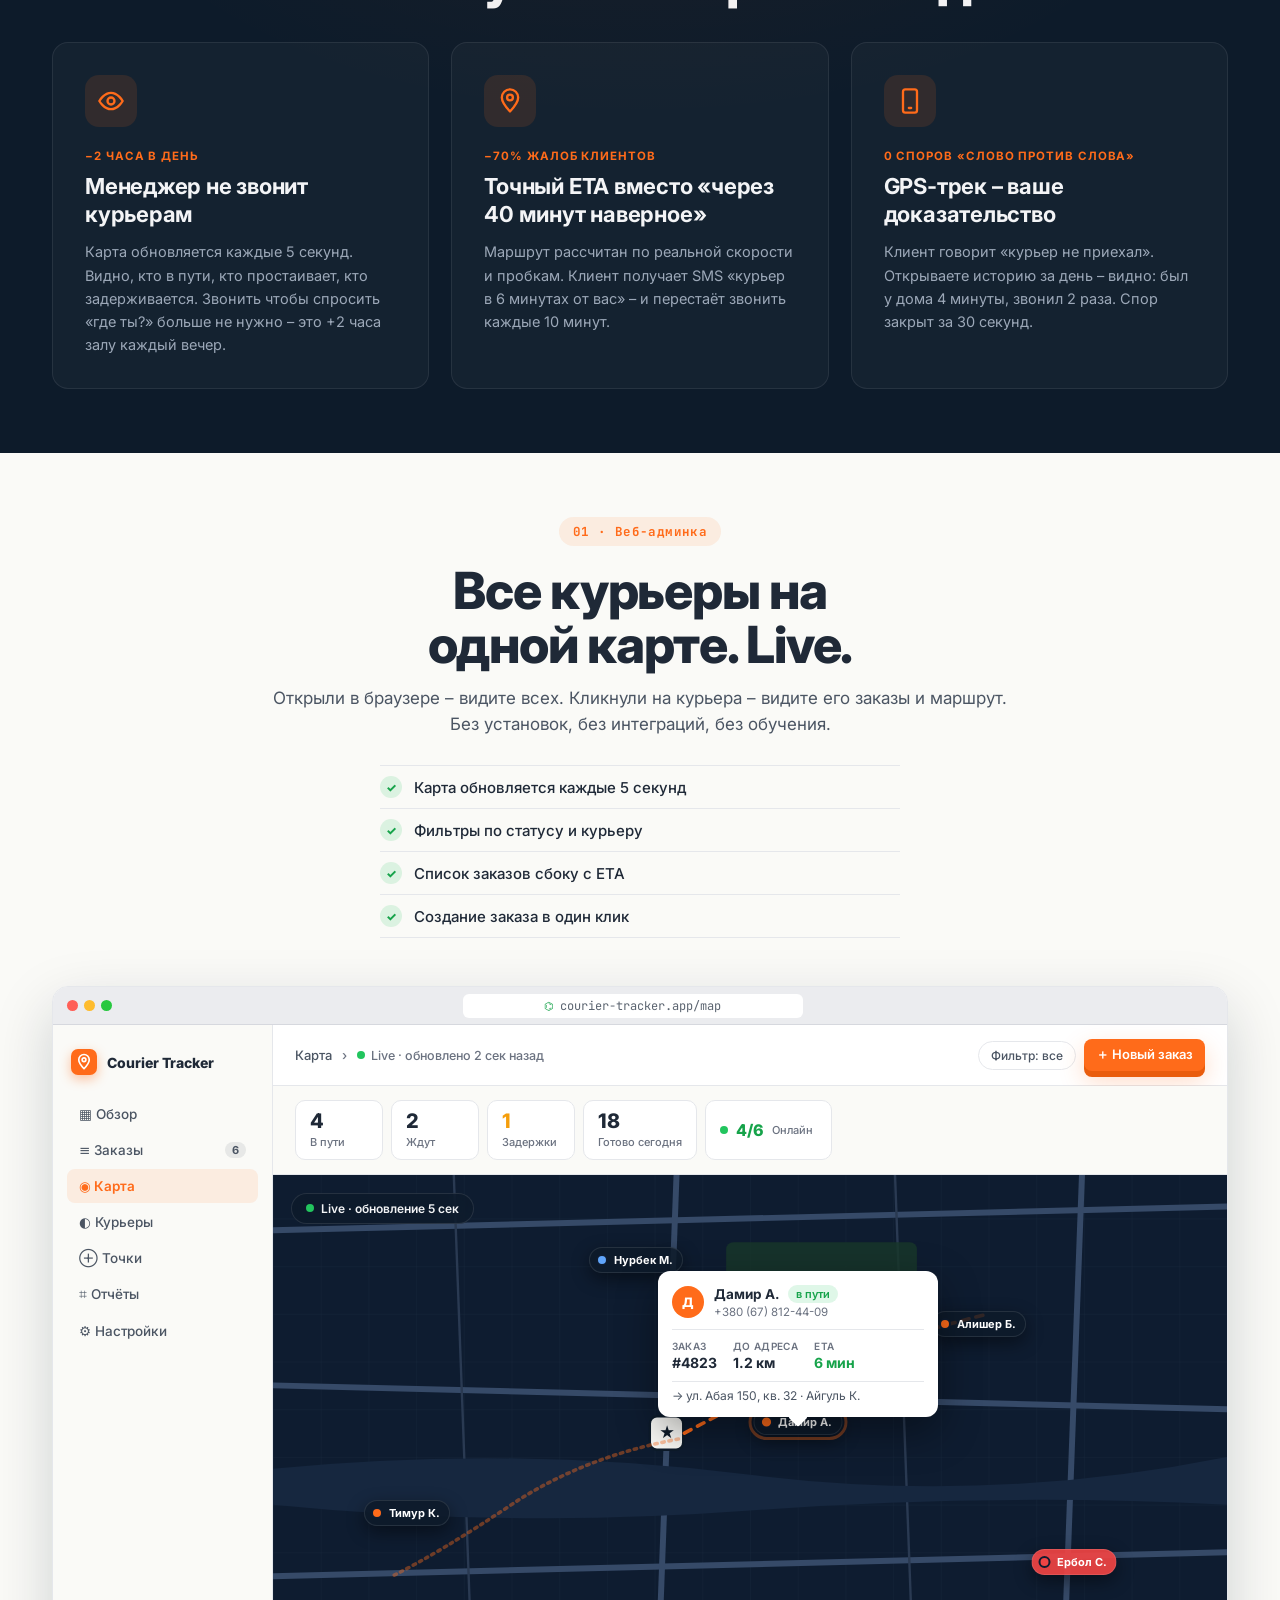
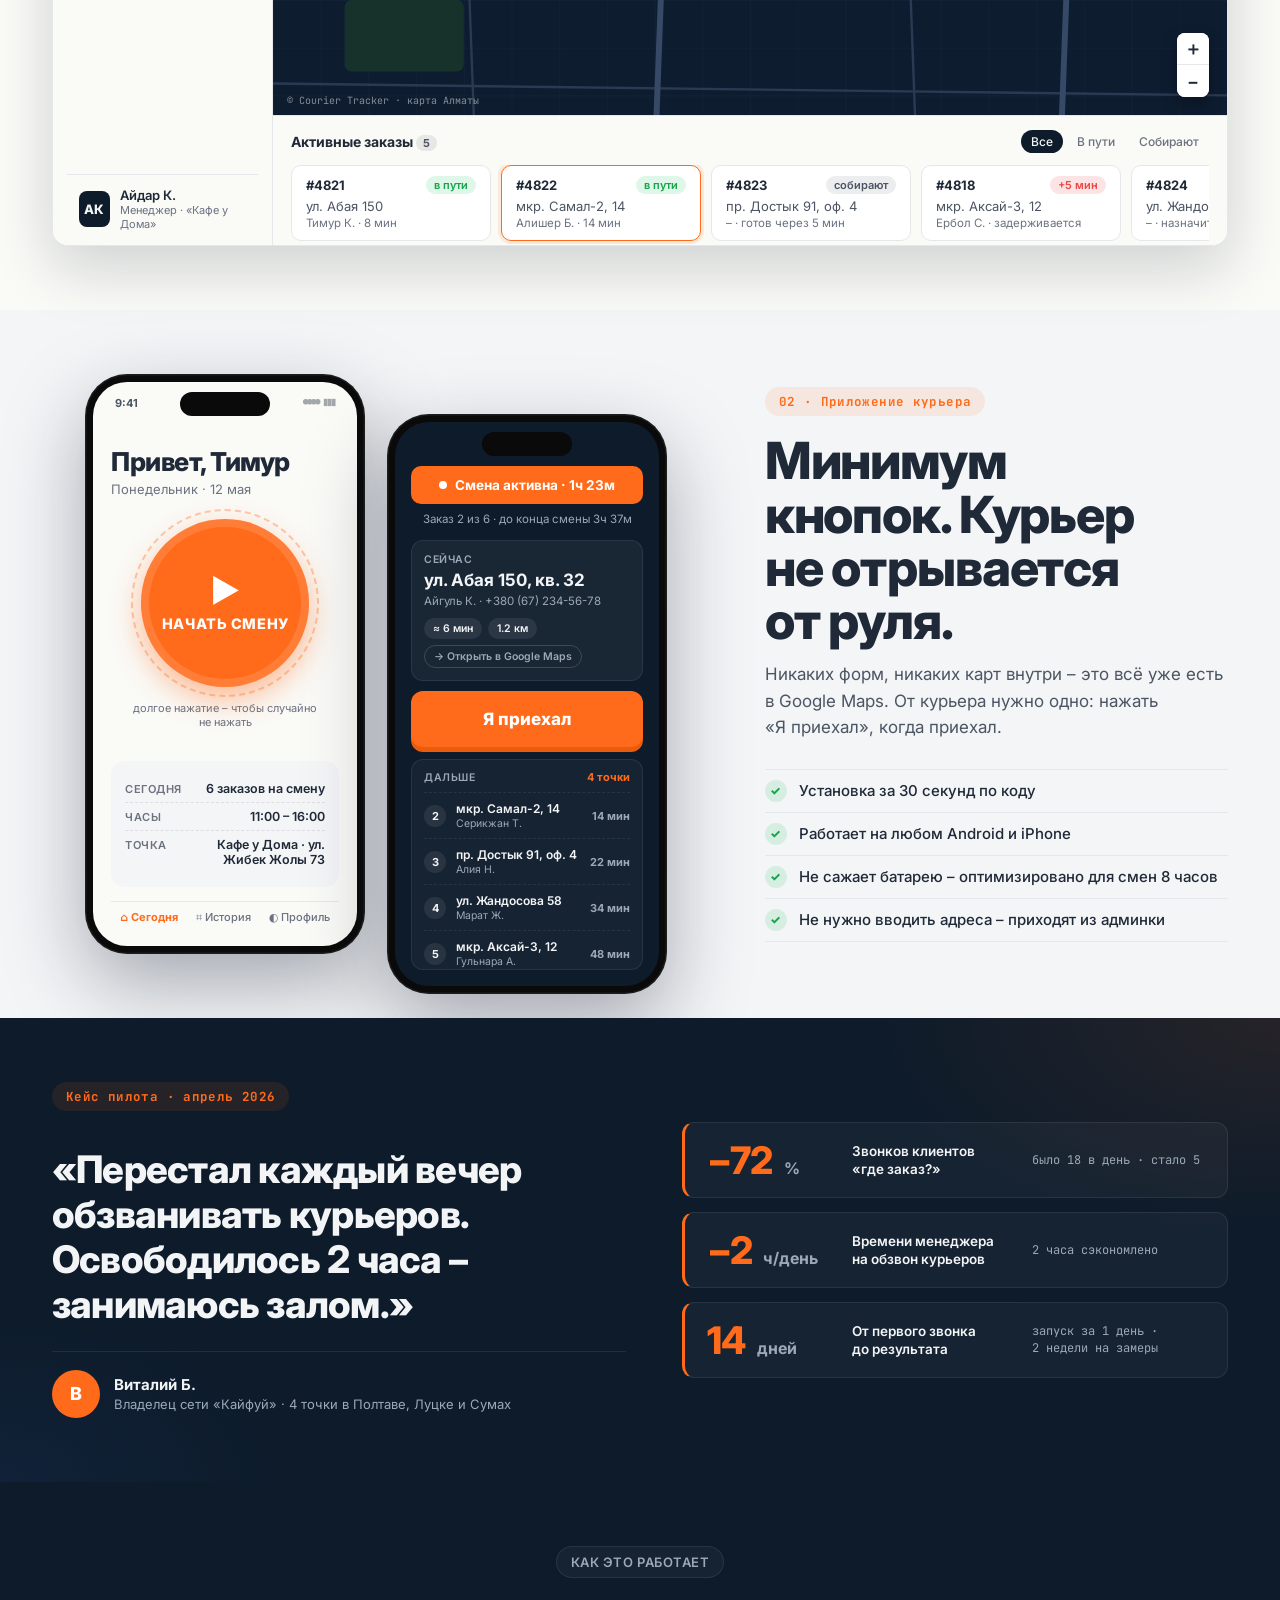
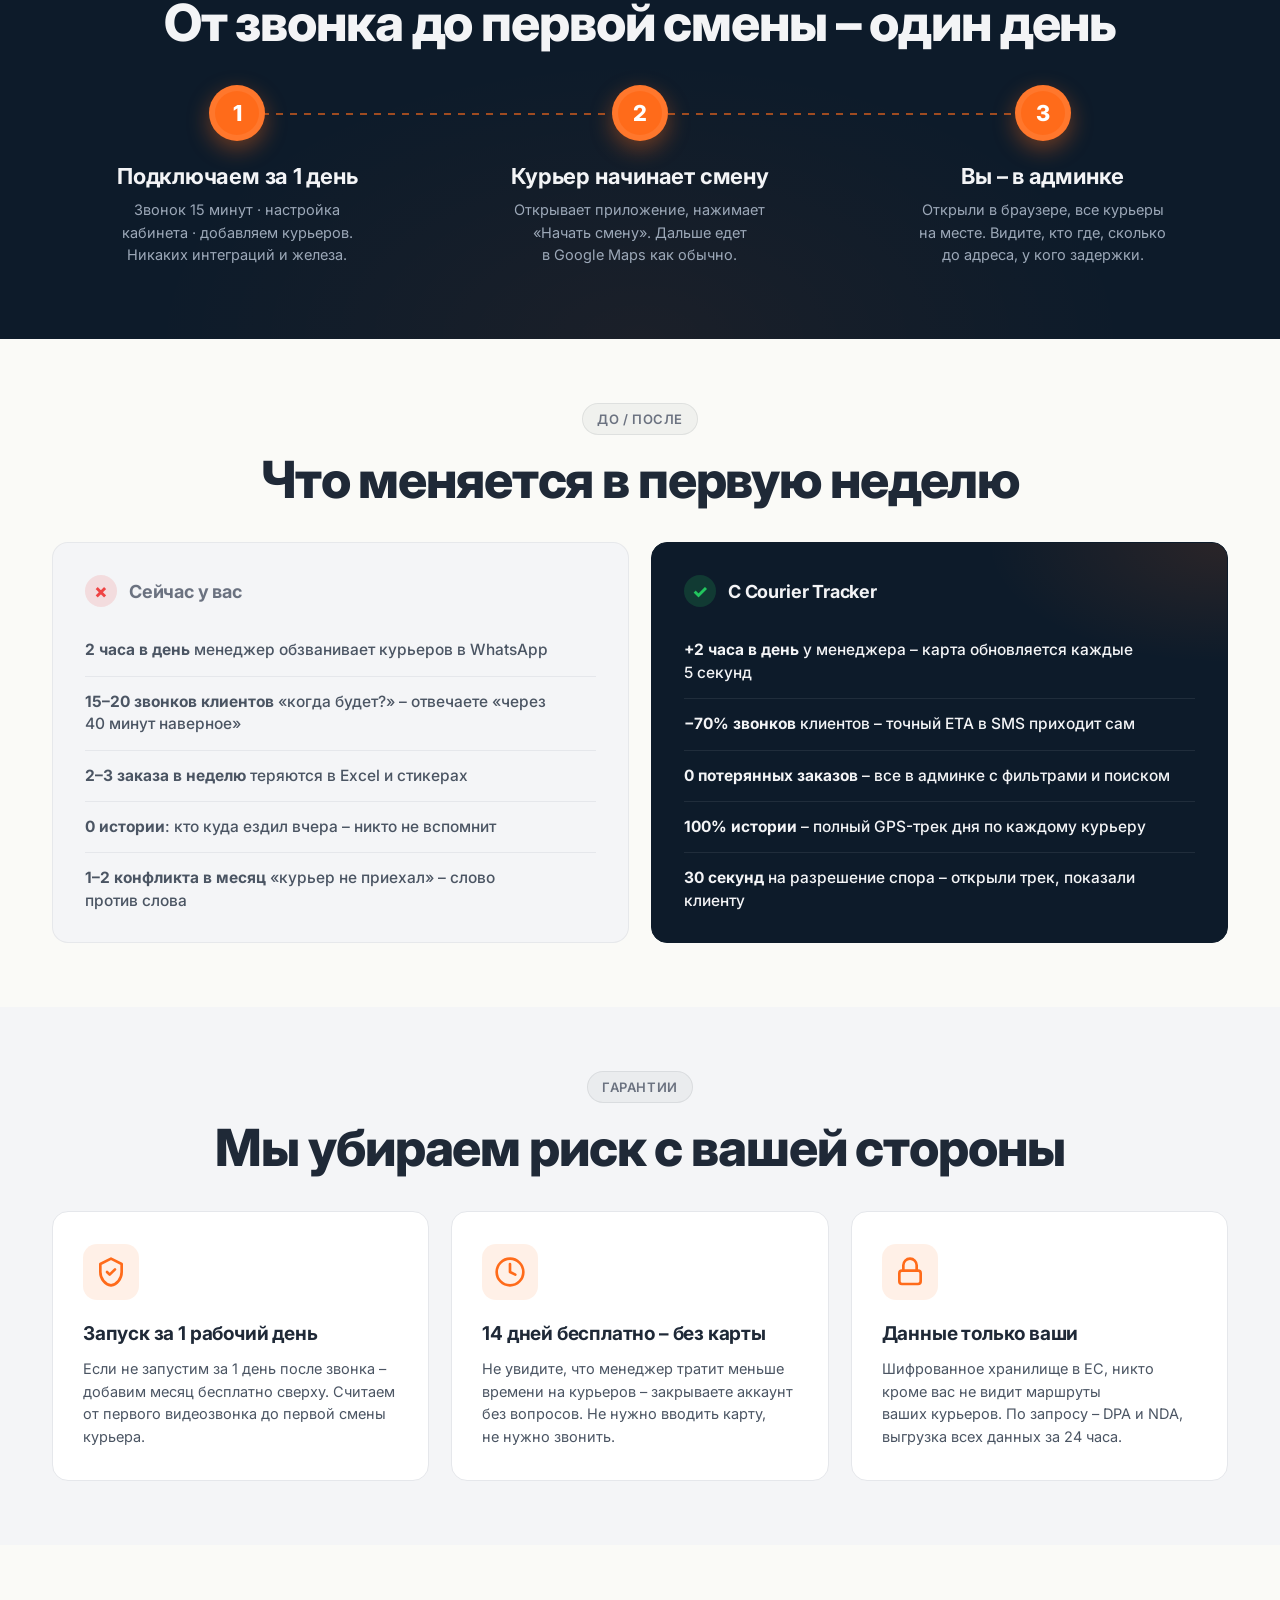
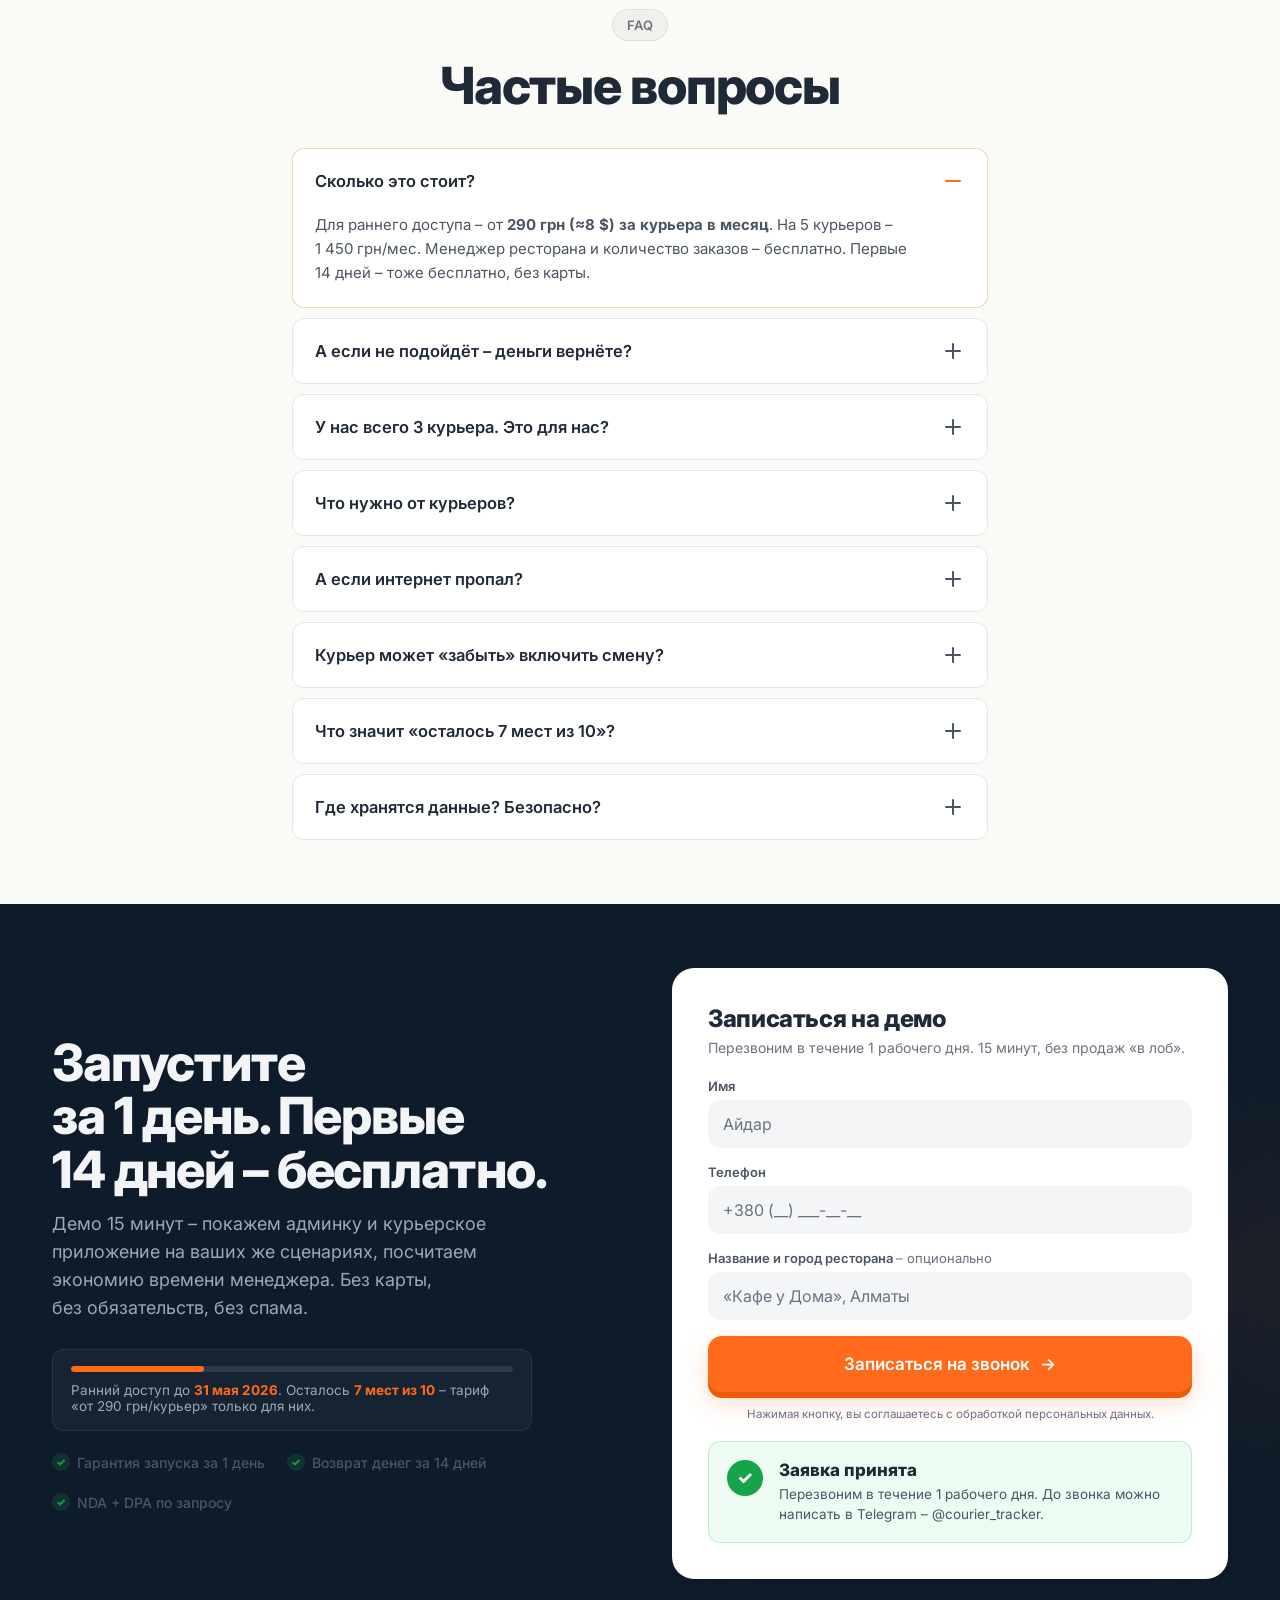
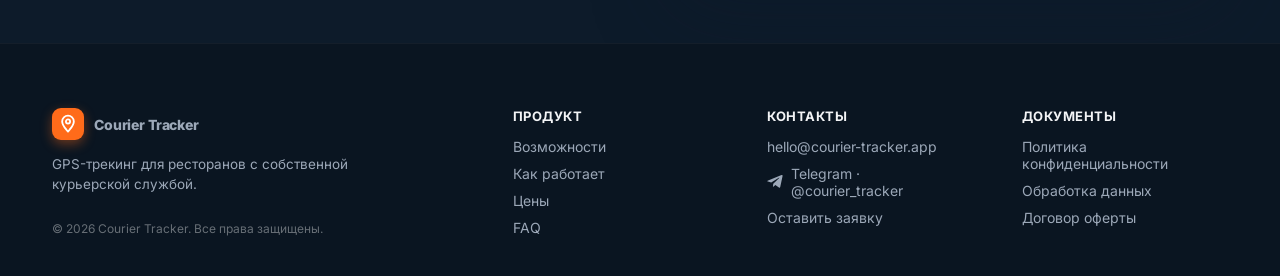
==== commit 86d83cc2: "fix(landing): tighten layout and typography Address review feedback: 1. Hero h1 was overflowing onto" ====
--- a/index.html
+++ b/index.html
@@ -2,9 +2,9 @@
 <html lang="ru">
 <head>
 <meta charset="utf-8" />
-<title>Courier Tracker — GPS-трекинг для собственной курьерской службы</title>
+<title>Courier Tracker – GPS-трекинг для собственной курьерской службы</title>
 <meta name="viewport" content="width=device-width, initial-scale=1" />
-<meta name="description" content="Видишь, где твои курьеры. В реальном времени. Карта, точный ETA, история маршрутов — в одном окне. Запуск за 1 день." />
+<meta name="description" content="Видишь, где твои курьеры. В реальном времени. Карта, точный ETA, история маршрутов – в одном окне. Запуск за 1 день." />
 <link rel="preconnect" href="https://fonts.googleapis.com" />
 <link rel="preconnect" href="https://fonts.gstatic.com" crossorigin />
 <link href="https://fonts.googleapis.com/css2?family=Inter:wght@400;500;600;700;800;900&family=JetBrains+Mono:wght@400;500&display=swap" rel="stylesheet" />
@@ -59,7 +59,7 @@
       <h1 class="h1">
         Минус&nbsp;70%&nbsp;звонков<br/>
         <span class="h1__accent">«когда будет?»</span><br/>
-        — за&nbsp;1&nbsp;день
+        – за&nbsp;1&nbsp;день
       </h1>
       <p class="hero__sub">
         Для ресторанов с&nbsp;собственной доставкой 2–20&nbsp;курьеров. Менеджер видит всех на&nbsp;одной карте,
@@ -70,8 +70,8 @@
         <a href="#admin" class="btn btn--ghost btn--lg">Посмотреть админку <span class="btn__arrow">↓</span></a>
       </div>
       <ul class="checks">
-        <li><span class="check">✓</span> 14&nbsp;дней бесплатно — без карты</li>
-        <li><span class="check">✓</span> Не&nbsp;снизим жалобы — вернём всё</li>
+        <li><span class="check">✓</span> 14&nbsp;дней бесплатно – без карты</li>
+        <li><span class="check">✓</span> Не&nbsp;снизим жалобы – вернём всё</li>
         <li><span class="check">✓</span> Запуск за&nbsp;1 рабочий&nbsp;день</li>
       </ul>
     </div>
@@ -181,25 +181,25 @@
 </section>
 
 <!-- ============================================================= -->
-<!-- 2. STAT STRIP — quick numbers as social proof                  -->
+<!-- 2. STAT STRIP – quick numbers as social proof                  -->
 <!-- ============================================================= -->
 <section class="stats">
   <div class="wrap stats__inner">
     <div class="stat">
       <div class="stat__num">5&nbsp;<span class="stat__unit">сек</span></div>
-      <div class="stat__lbl">обновление карты — клиент знает ETA точнее, чем курьер</div>
+      <div class="stat__lbl">обновление карты – клиент знает ETA точнее, чем курьер</div>
     </div>
     <div class="stat">
       <div class="stat__num">1&nbsp;<span class="stat__unit">день</span></div>
-      <div class="stat__lbl">от звонка до первой смены — без интеграций и обучения</div>
+      <div class="stat__lbl">от звонка до первой смены – без интеграций и обучения</div>
     </div>
     <div class="stat">
       <div class="stat__num">30&nbsp;<span class="stat__unit">сек</span></div>
-      <div class="stat__lbl">установка приложения курьеру — по&nbsp;коду, без регистраций</div>
+      <div class="stat__lbl">установка приложения курьеру – по&nbsp;коду, без регистраций</div>
     </div>
     <div class="stat">
       <div class="stat__num">−70&nbsp;<span class="stat__unit">%</span></div>
-      <div class="stat__lbl">звонков «когда будет?» — точный ETA в&nbsp;SMS&nbsp;клиенту</div>
+      <div class="stat__lbl">звонков «когда будет?» – точный ETA в&nbsp;SMS&nbsp;клиенту</div>
     </div>
   </div>
 </section>
@@ -210,19 +210,18 @@
 <section class="pain" id="pain">
   <div class="wrap">
     <div class="sec__head">
-      <div class="eyebrow eyebrow--dark">Боль</div>
-      <h2 class="h2">Если у вас своя доставка&nbsp;— это про вас?</h2>
+      <h2 class="h2">Если у вас своя доставка – это про вас?</h2>
     </div>
     <div class="pain__grid">
       <article class="painCard">
         <div class="painCard__num">01</div>
-        <p class="painCard__quote">«Звонишь курьеру&nbsp;— не отвечает.»</p>
+        <p class="painCard__quote">«Звонишь курьеру&nbsp;– не отвечает.»</p>
         <p class="painCard__body">Нет видимости. Менеджер полдня обзванивает курьеров вместо того, чтобы заниматься залом.</p>
       </article>
       <article class="painCard">
         <div class="painCard__num">02</div>
-        <p class="painCard__quote">«Клиенты звонят каждые 10&nbsp;минут&nbsp;— когда будет?»</p>
-        <p class="painCard__body">Нет точного&nbsp;ETA. Каждый звонок&nbsp;— минус к лояльности и плюс к нагрузке на менеджера.</p>
+        <p class="painCard__quote">«Клиенты звонят каждые 10&nbsp;минут&nbsp;– когда будет?»</p>
+        <p class="painCard__body">Нет точного&nbsp;ETA. Каждый звонок&nbsp;– минус к лояльности и плюс к нагрузке на менеджера.</p>
       </article>
       <article class="painCard">
         <div class="painCard__num">03</div>
@@ -234,7 +233,7 @@
 </section>
 
 <!-- ============================================================= -->
-<!-- 4. SOLUTION — outcome-focused, not feature-focused             -->
+<!-- 4. SOLUTION – outcome-focused, not feature-focused             -->
 <!-- ============================================================= -->
 <section class="solution" id="features">
   <div class="wrap">
@@ -249,7 +248,7 @@
         </div>
         <div class="solCard__kicker">−2 часа в день</div>
         <h3 class="solCard__title">Менеджер не звонит курьерам</h3>
-        <p class="solCard__body">Карта обновляется каждые 5&nbsp;секунд. Видно, кто в&nbsp;пути, кто простаивает, кто задерживается. Звонить чтобы спросить «где ты?» больше не нужно — это +2&nbsp;часа залу каждый вечер.</p>
+        <p class="solCard__body">Карта обновляется каждые 5&nbsp;секунд. Видно, кто в&nbsp;пути, кто простаивает, кто задерживается. Звонить чтобы спросить «где ты?» больше не нужно – это +2&nbsp;часа залу каждый вечер.</p>
       </article>
       <article class="solCard">
         <div class="solCard__icon" aria-hidden="true">
@@ -257,15 +256,15 @@
         </div>
         <div class="solCard__kicker">−70% жалоб клиентов</div>
         <h3 class="solCard__title">Точный ETA вместо «через 40&nbsp;минут наверное»</h3>
-        <p class="solCard__body">Маршрут рассчитан по&nbsp;реальной скорости и&nbsp;пробкам. Клиент получает SMS «курьер в&nbsp;6&nbsp;минутах от&nbsp;вас» — и&nbsp;перестаёт звонить каждые 10&nbsp;минут.</p>
+        <p class="solCard__body">Маршрут рассчитан по&nbsp;реальной скорости и&nbsp;пробкам. Клиент получает SMS «курьер в&nbsp;6&nbsp;минутах от&nbsp;вас» – и&nbsp;перестаёт звонить каждые 10&nbsp;минут.</p>
       </article>
       <article class="solCard">
         <div class="solCard__icon" aria-hidden="true">
           <svg viewBox="0 0 24 24" width="28" height="28" fill="none" stroke="currentColor" stroke-width="2" stroke-linecap="round" stroke-linejoin="round"><rect x="6" y="2" width="12" height="20" rx="2"/><path d="M11 18h2"/></svg>
         </div>
         <div class="solCard__kicker">0 споров «слово против слова»</div>
-        <h3 class="solCard__title">GPS-трек&nbsp;— ваше доказательство</h3>
-        <p class="solCard__body">Клиент говорит «курьер не приехал». Открываете историю за день — видно: был у&nbsp;дома 4&nbsp;минуты, звонил 2&nbsp;раза. Спор закрыт за 30&nbsp;секунд.</p>
+        <h3 class="solCard__title">GPS-трек&nbsp;– ваше доказательство</h3>
+        <p class="solCard__body">Клиент говорит «курьер не приехал». Открываете историю за день – видно: был у&nbsp;дома 4&nbsp;минуты, звонил 2&nbsp;раза. Спор закрыт за 30&nbsp;секунд.</p>
       </article>
     </div>
   </div>
@@ -279,7 +278,7 @@
     <div class="shot__copy">
       <div class="badge badge--num">01 · Веб-админка</div>
       <h2 class="h2">Все курьеры на одной&nbsp;карте. Live.</h2>
-      <p class="shot__lead">Открыли в браузере&nbsp;— видите всех. Кликнули на&nbsp;курьера&nbsp;— видите его заказы и&nbsp;маршрут. Без установок, без интеграций, без обучения.</p>
+      <p class="shot__lead">Открыли в браузере&nbsp;– видите всех. Кликнули на&nbsp;курьера&nbsp;– видите его заказы и&nbsp;маршрут. Без установок, без интеграций, без обучения.</p>
       <ul class="featList">
         <li><span class="featList__bullet">✓</span> Карта обновляется каждые 5&nbsp;секунд</li>
         <li><span class="featList__bullet">✓</span> Фильтры по статусу и&nbsp;курьеру</li>
@@ -429,7 +428,7 @@
                     <div class="orderRow">
                       <div class="orderRow__top"><b>#4823</b><span class="badge badge--neutral">собирают</span></div>
                       <div class="orderRow__addr">пр. Достык 91, оф. 4</div>
-                      <div class="orderRow__meta">— · готов через 5&nbsp;мин</div>
+                      <div class="orderRow__meta">– · готов через 5&nbsp;мин</div>
                     </div>
                     <div class="orderRow orderRow--late">
                       <div class="orderRow__top"><b>#4818</b><span class="badge badge--late">+5 мин</span></div>
@@ -439,7 +438,7 @@
                     <div class="orderRow">
                       <div class="orderRow__top"><b>#4824</b><span class="badge badge--neutral">новый</span></div>
                       <div class="orderRow__addr">ул. Жандосова 58</div>
-                      <div class="orderRow__meta">— · назначить курьера</div>
+                      <div class="orderRow__meta">– · назначить курьера</div>
                     </div>
                   </div>
                 </aside>
@@ -477,7 +476,7 @@
                 <span class="cAppLight__startIcon">▶</span>
                 <span>НАЧАТЬ СМЕНУ</span>
               </button>
-              <div class="cAppLight__startHint">долгое нажатие&nbsp;— чтобы случайно не&nbsp;нажать</div>
+              <div class="cAppLight__startHint">долгое нажатие&nbsp;– чтобы случайно не&nbsp;нажать</div>
             </div>
             <div class="cAppLight__plan">
               <div class="cAppLight__planRow">
@@ -486,7 +485,7 @@
               </div>
               <div class="cAppLight__planRow">
                 <div class="cAppLight__planLbl">Часы</div>
-                <div class="cAppLight__planVal">11:00 — 16:00</div>
+                <div class="cAppLight__planVal">11:00 – 16:00</div>
               </div>
               <div class="cAppLight__planRow">
                 <div class="cAppLight__planLbl">Точка</div>
@@ -543,12 +542,12 @@
     <div class="shot__copy">
       <div class="badge badge--num">02 · Приложение курьера</div>
       <h2 class="h2">Минимум кнопок. Курьер не&nbsp;отрывается от&nbsp;руля.</h2>
-      <p class="shot__lead">Никаких форм, никаких карт внутри&nbsp;— это всё уже есть в&nbsp;Google&nbsp;Maps. От курьера нужно одно: нажать «Я&nbsp;приехал», когда приехал.</p>
+      <p class="shot__lead">Никаких форм, никаких карт внутри&nbsp;– это всё уже есть в&nbsp;Google&nbsp;Maps. От курьера нужно одно: нажать «Я&nbsp;приехал», когда приехал.</p>
       <ul class="featList">
         <li><span class="featList__bullet">✓</span> Установка за 30&nbsp;секунд по&nbsp;коду</li>
         <li><span class="featList__bullet">✓</span> Работает на любом Android и&nbsp;iPhone</li>
-        <li><span class="featList__bullet">✓</span> Не сажает батарею&nbsp;— оптимизировано для смен 8&nbsp;часов</li>
-        <li><span class="featList__bullet">✓</span> Не нужно вводить адреса&nbsp;— приходят из&nbsp;админки</li>
+        <li><span class="featList__bullet">✓</span> Не сажает батарею&nbsp;– оптимизировано для смен 8&nbsp;часов</li>
+        <li><span class="featList__bullet">✓</span> Не нужно вводить адреса&nbsp;– приходят из&nbsp;админки</li>
       </ul>
     </div>
 
@@ -556,13 +555,13 @@
 </section>
 
 <!-- ============================================================= -->
-<!-- 6.5. CASE / TESTIMONIAL — concrete pilot result                -->
+<!-- 6.5. CASE / TESTIMONIAL – concrete pilot result                -->
 <!-- ============================================================= -->
 <section class="case">
   <div class="wrap case__inner">
     <div class="case__copy">
       <div class="badge badge--num">Кейс пилота · апрель 2026</div>
-      <h2 class="h2">«Перестал каждый вечер обзванивать курьеров. Освободилось 2&nbsp;часа&nbsp;— занимаюсь&nbsp;залом.»</h2>
+      <h2 class="h2">«Перестал каждый вечер обзванивать курьеров. Освободилось 2&nbsp;часа&nbsp;– занимаюсь&nbsp;залом.»</h2>
       <div class="case__author">
         <span class="avatar avatar--lg">В</span>
         <div>
@@ -598,7 +597,7 @@
   <div class="wrap">
     <div class="sec__head sec__head--center">
       <div class="eyebrow">Как это работает</div>
-      <h2 class="h2 h2--light">От звонка до&nbsp;первой смены&nbsp;— один&nbsp;день</h2>
+      <h2 class="h2 h2--light">От звонка до&nbsp;первой смены&nbsp;– один&nbsp;день</h2>
     </div>
     <ol class="steps">
       <li class="step">
@@ -613,7 +612,7 @@
       </li>
       <li class="step">
         <div class="step__num">3</div>
-        <h3 class="step__title">Вы&nbsp;— в&nbsp;админке</h3>
+        <h3 class="step__title">Вы&nbsp;– в&nbsp;админке</h3>
         <p class="step__body">Открыли в браузере, все курьеры на&nbsp;месте. Видите, кто где, сколько до&nbsp;адреса, у&nbsp;кого задержки.</p>
       </li>
     </ol>
@@ -637,10 +636,10 @@
         </div>
         <ul class="cmp__list">
           <li><b>2 часа в&nbsp;день</b> менеджер обзванивает курьеров в&nbsp;WhatsApp</li>
-          <li><b>15–20 звонков клиентов</b> «когда будет?» — отвечаете «через 40&nbsp;минут наверное»</li>
+          <li><b>15–20 звонков клиентов</b> «когда будет?» – отвечаете «через 40&nbsp;минут наверное»</li>
           <li><b>2–3 заказа в&nbsp;неделю</b> теряются в&nbsp;Excel и&nbsp;стикерах</li>
-          <li><b>0 истории</b>: кто куда ездил вчера — никто не&nbsp;вспомнит</li>
-          <li><b>1–2 конфликта в&nbsp;месяц</b> «курьер не&nbsp;приехал» — слово против&nbsp;слова</li>
+          <li><b>0 истории</b>: кто куда ездил вчера – никто не&nbsp;вспомнит</li>
+          <li><b>1–2 конфликта в&nbsp;месяц</b> «курьер не&nbsp;приехал» – слово против&nbsp;слова</li>
         </ul>
       </div>
       <div class="cmp__col cmp__col--good">
@@ -649,11 +648,11 @@
           <span>С Courier Tracker</span>
         </div>
         <ul class="cmp__list">
-          <li><b>+2 часа в&nbsp;день</b> у&nbsp;менеджера — карта обновляется каждые 5&nbsp;секунд</li>
-          <li><b>−70% звонков</b> клиентов — точный ETA в&nbsp;SMS приходит сам</li>
-          <li><b>0 потерянных заказов</b> — все в&nbsp;админке с&nbsp;фильтрами и&nbsp;поиском</li>
-          <li><b>100% истории</b> — полный GPS-трек дня по&nbsp;каждому курьеру</li>
-          <li><b>30 секунд</b> на&nbsp;разрешение спора — открыли трек, показали клиенту</li>
+          <li><b>+2 часа в&nbsp;день</b> у&nbsp;менеджера – карта обновляется каждые 5&nbsp;секунд</li>
+          <li><b>−70% звонков</b> клиентов – точный ETA в&nbsp;SMS приходит сам</li>
+          <li><b>0 потерянных заказов</b> – все в&nbsp;админке с&nbsp;фильтрами и&nbsp;поиском</li>
+          <li><b>100% истории</b> – полный GPS-трек дня по&nbsp;каждому курьеру</li>
+          <li><b>30 секунд</b> на&nbsp;разрешение спора – открыли трек, показали клиенту</li>
         </ul>
       </div>
     </div>
@@ -661,7 +660,7 @@
 </section>
 
 <!-- ============================================================= -->
-<!-- 8.5. GUARANTEES — risk-reverse                                 -->
+<!-- 8.5. GUARANTEES – risk-reverse                                 -->
 <!-- ============================================================= -->
 <section class="grns">
   <div class="wrap">
@@ -675,21 +674,21 @@
           <svg viewBox="0 0 24 24" width="32" height="32" fill="none" stroke="currentColor" stroke-width="2" stroke-linecap="round" stroke-linejoin="round"><path d="M12 2 4 6v6c0 5 3.5 9.5 8 10 4.5-.5 8-5 8-10V6l-8-4z"/><path d="m9 12 2 2 4-4"/></svg>
         </div>
         <div class="grnCard__title">Запуск за 1&nbsp;рабочий день</div>
-        <p class="grnCard__body">Если не&nbsp;запустим за&nbsp;1&nbsp;день после звонка — добавим месяц бесплатно сверху. Считаем от первого видеозвонка до&nbsp;первой смены курьера.</p>
+        <p class="grnCard__body">Если не&nbsp;запустим за&nbsp;1&nbsp;день после звонка – добавим месяц бесплатно сверху. Считаем от первого видеозвонка до&nbsp;первой смены курьера.</p>
       </article>
       <article class="grnCard">
         <div class="grnCard__icon" aria-hidden="true">
           <svg viewBox="0 0 24 24" width="32" height="32" fill="none" stroke="currentColor" stroke-width="2" stroke-linecap="round" stroke-linejoin="round"><circle cx="12" cy="12" r="10"/><path d="M12 6v6l4 2"/></svg>
         </div>
-        <div class="grnCard__title">14 дней бесплатно — без карты</div>
-        <p class="grnCard__body">Не&nbsp;увидите, что менеджер тратит меньше времени на&nbsp;курьеров — закрываете аккаунт без вопросов. Не&nbsp;нужно вводить карту, не&nbsp;нужно звонить.</p>
+        <div class="grnCard__title">14 дней бесплатно – без карты</div>
+        <p class="grnCard__body">Не&nbsp;увидите, что менеджер тратит меньше времени на&nbsp;курьеров – закрываете аккаунт без вопросов. Не&nbsp;нужно вводить карту, не&nbsp;нужно звонить.</p>
       </article>
       <article class="grnCard">
         <div class="grnCard__icon" aria-hidden="true">
           <svg viewBox="0 0 24 24" width="32" height="32" fill="none" stroke="currentColor" stroke-width="2" stroke-linecap="round" stroke-linejoin="round"><rect x="4" y="11" width="16" height="10" rx="2"/><path d="M7 11V7a5 5 0 0 1 10 0v4"/></svg>
         </div>
         <div class="grnCard__title">Данные только&nbsp;ваши</div>
-        <p class="grnCard__body">Шифрованное хранилище в&nbsp;ЕС, никто кроме вас не&nbsp;видит маршруты ваших&nbsp;курьеров. По&nbsp;запросу&nbsp;— DPA и&nbsp;NDA, выгрузка всех данных за 24&nbsp;часа.</p>
+        <p class="grnCard__body">Шифрованное хранилище в&nbsp;ЕС, никто кроме вас не&nbsp;видит маршруты ваших&nbsp;курьеров. По&nbsp;запросу&nbsp;– DPA и&nbsp;NDA, выгрузка всех данных за 24&nbsp;часа.</p>
       </article>
     </div>
   </div>
@@ -707,23 +706,23 @@
     <div class="faq__list">
       <details class="faq__item" open>
         <summary>Сколько это стоит?<span class="faq__icon"></span></summary>
-        <div class="faq__body">Для раннего доступа&nbsp;— от&nbsp;<b>290&nbsp;грн (≈8&nbsp;$) за курьера в&nbsp;месяц</b>. На 5&nbsp;курьеров&nbsp;— 1&nbsp;450&nbsp;грн/мес. Менеджер ресторана и&nbsp;количество заказов&nbsp;— бесплатно. Первые 14&nbsp;дней&nbsp;— тоже бесплатно, без&nbsp;карты.</div>
+        <div class="faq__body">Для раннего доступа&nbsp;– от&nbsp;<b>290&nbsp;грн (≈8&nbsp;$) за курьера в&nbsp;месяц</b>. На 5&nbsp;курьеров&nbsp;– 1&nbsp;450&nbsp;грн/мес. Менеджер ресторана и&nbsp;количество заказов&nbsp;– бесплатно. Первые 14&nbsp;дней&nbsp;– тоже бесплатно, без&nbsp;карты.</div>
       </details>
       <details class="faq__item">
-        <summary>А если не&nbsp;подойдёт&nbsp;— деньги вернёте?<span class="faq__icon"></span></summary>
-        <div class="faq__body">Да. Если в&nbsp;течение 14&nbsp;дней не&nbsp;увидите снижения количества звонков «когда будет?» или времени менеджера на&nbsp;обзвон курьеров&nbsp;— вернём всё до&nbsp;копейки. Без вопросов и&nbsp;сохранения переписки.</div>
+        <summary>А если не&nbsp;подойдёт&nbsp;– деньги вернёте?<span class="faq__icon"></span></summary>
+        <div class="faq__body">Да. Если в&nbsp;течение 14&nbsp;дней не&nbsp;увидите снижения количества звонков «когда будет?» или времени менеджера на&nbsp;обзвон курьеров&nbsp;– вернём всё до&nbsp;копейки. Без вопросов и&nbsp;сохранения переписки.</div>
       </details>
       <details class="faq__item">
         <summary>У нас всего 3&nbsp;курьера. Это для&nbsp;нас?<span class="faq__icon"></span></summary>
-        <div class="faq__body">Да. Основной сегмент&nbsp;— рестораны с&nbsp;собственным штатом <b>2–20&nbsp;курьеров</b>. Если&nbsp;курьер один&nbsp;— тоже подойдёт, просто меньше пользы (нечего сравнивать на&nbsp;карте).</div>
+        <div class="faq__body">Да. Основной сегмент&nbsp;– рестораны с&nbsp;собственным штатом <b>2–20&nbsp;курьеров</b>. Если&nbsp;курьер один&nbsp;– тоже подойдёт, просто меньше пользы (нечего сравнивать на&nbsp;карте).</div>
       </details>
       <details class="faq__item">
         <summary>Что нужно от&nbsp;курьеров?<span class="faq__icon"></span></summary>
-        <div class="faq__body">Любой смартфон не&nbsp;старше 4&nbsp;лет (Android&nbsp;8+, iOS&nbsp;13+) и&nbsp;интернет. Установка&nbsp;— 30&nbsp;секунд по&nbsp;коду из&nbsp;приглашения, никаких регистраций. Своих курьерских устройств покупать не&nbsp;нужно.</div>
+        <div class="faq__body">Любой смартфон не&nbsp;старше 4&nbsp;лет (Android&nbsp;8+, iOS&nbsp;13+) и&nbsp;интернет. Установка&nbsp;– 30&nbsp;секунд по&nbsp;коду из&nbsp;приглашения, никаких регистраций. Своих курьерских устройств покупать не&nbsp;нужно.</div>
       </details>
       <details class="faq__item">
         <summary>А если интернет пропал?<span class="faq__icon"></span></summary>
-        <div class="faq__body">Приложение сохраняет точки локально и отправит пачкой при восстановлении связи. В админке такие курьеры подсвечиваются как «офлайн&nbsp;— догоняет».</div>
+        <div class="faq__body">Приложение сохраняет точки локально и отправит пачкой при восстановлении связи. В админке такие курьеры подсвечиваются как «офлайн&nbsp;– догоняет».</div>
       </details>
       <details class="faq__item">
         <summary>Курьер может «забыть» включить смену?<span class="faq__icon"></span></summary>
@@ -731,11 +730,11 @@
       </details>
       <details class="faq__item">
         <summary>Что значит «осталось 7&nbsp;мест из&nbsp;10»?<span class="faq__icon"></span></summary>
-        <div class="faq__body">В ранний доступ берём только 10&nbsp;ресторанов до&nbsp;<b>31&nbsp;мая 2026</b> — чтобы успевать сопровождать каждого лично, дорабатывать продукт под реальные сценарии. После&nbsp;— тарифы будут выше и&nbsp;запись будет открываться волнами.</div>
+        <div class="faq__body">В ранний доступ берём только 10&nbsp;ресторанов до&nbsp;<b>31&nbsp;мая 2026</b> – чтобы успевать сопровождать каждого лично, дорабатывать продукт под реальные сценарии. После&nbsp;– тарифы будут выше и&nbsp;запись будет открываться волнами.</div>
       </details>
       <details class="faq__item">
         <summary>Где хранятся данные? Безопасно?<span class="faq__icon"></span></summary>
-        <div class="faq__body">Зашифрованно, дата-центр в&nbsp;ЕС. Никто кроме вас не&nbsp;видит маршруты ваших курьеров. По&nbsp;запросу&nbsp;— DPA, NDA и&nbsp;выгрузка всех данных за&nbsp;24&nbsp;часа.</div>
+        <div class="faq__body">Зашифрованно, дата-центр в&nbsp;ЕС. Никто кроме вас не&nbsp;видит маршруты ваших курьеров. По&nbsp;запросу&nbsp;– DPA, NDA и&nbsp;выгрузка всех данных за&nbsp;24&nbsp;часа.</div>
       </details>
     </div>
   </div>
@@ -747,11 +746,11 @@
 <section class="lead" id="lead">
   <div class="wrap lead__grid">
     <div class="lead__copy">
-      <h2 class="h2 h2--light">Запустите за&nbsp;1&nbsp;день. Первые 14&nbsp;дней&nbsp;— бесплатно.</h2>
-      <p class="lead__sub">Демо&nbsp;15&nbsp;минут&nbsp;— покажем админку и&nbsp;курьерское приложение на&nbsp;ваших же&nbsp;сценариях, посчитаем экономию времени менеджера. Без&nbsp;карты, без&nbsp;обязательств, без&nbsp;спама.</p>
+      <h2 class="h2 h2--light">Запустите за&nbsp;1&nbsp;день. Первые 14&nbsp;дней&nbsp;– бесплатно.</h2>
+      <p class="lead__sub">Демо&nbsp;15&nbsp;минут&nbsp;– покажем админку и&nbsp;курьерское приложение на&nbsp;ваших же&nbsp;сценариях, посчитаем экономию времени менеджера. Без&nbsp;карты, без&nbsp;обязательств, без&nbsp;спама.</p>
       <div class="lead__seats">
         <div class="lead__seatsBar"><div class="lead__seatsFill" style="width:30%"></div></div>
-        <div class="lead__seatsLbl">Ранний доступ до&nbsp;<b>31&nbsp;мая&nbsp;2026</b>. Осталось <b>7&nbsp;мест из&nbsp;10</b>&nbsp;— тариф «от&nbsp;290&nbsp;грн/курьер» только для&nbsp;них.</div>
+        <div class="lead__seatsLbl">Ранний доступ до&nbsp;<b>31&nbsp;мая&nbsp;2026</b>. Осталось <b>7&nbsp;мест из&nbsp;10</b>&nbsp;– тариф «от&nbsp;290&nbsp;грн/курьер» только для&nbsp;них.</div>
       </div>
       <ul class="checks checks--light">
         <li><span class="check">✓</span> Гарантия запуска за 1 день</li>
@@ -774,7 +773,7 @@
         <input type="tel" name="phone" id="phoneInput" placeholder="+380 (__) ___-__-__" required />
       </label>
       <label class="field">
-        <span class="field__lbl">Название и город ресторана <span class="field__opt">— опционально</span></span>
+        <span class="field__lbl">Название и город ресторана <span class="field__opt">– опционально</span></span>
         <input type="text" name="restaurant" placeholder="«Кафе у Дома», Алматы" />
       </label>
       <button class="btn btn--primary btn--block btn--lg" type="submit">
@@ -785,7 +784,7 @@
         <div class="leadForm__successIcon">✓</div>
         <div>
           <h3>Заявка принята</h3>
-          <p>Перезвоним в течение 1&nbsp;рабочего&nbsp;дня. До&nbsp;звонка можно написать в&nbsp;Telegram&nbsp;— @courier_tracker.</p>
+          <p>Перезвоним в течение 1&nbsp;рабочего&nbsp;дня. До&nbsp;звонка можно написать в&nbsp;Telegram&nbsp;– @courier_tracker.</p>
         </div>
       </div>
     </form>
--- a/landing.css
+++ b/landing.css
@@ -56,9 +56,9 @@
 /* ----------------------------- TYPE ---------------------------- */
 .h1 {
   font-weight: 800;
-  font-size: clamp(40px, 6.4vw, 88px);
-  line-height: .98;
-  letter-spacing: -0.025em;
+  font-size: clamp(36px, 4.4vw, 60px);
+  line-height: 1.04;
+  letter-spacing: -0.022em;
   color: var(--text-light);
   margin: 0 0 22px;
   text-wrap: balance;
@@ -96,7 +96,7 @@
   border-color: rgba(13, 27, 42, .08);
 }
 
-.sec__head { margin-bottom: 56px; }
+.sec__head { margin-bottom: 36px; }
 .sec__head--center { text-align: center; }
 
 /* ----------------------------- BUTTONS ------------------------- */
@@ -196,7 +196,7 @@
 .hero {
   background: var(--navy);
   color: var(--text-light);
-  padding: 88px 0 120px;
+  padding: 64px 0 80px;
   position: relative;
   overflow: hidden;
 }
@@ -211,7 +211,7 @@
 .hero__grid {
   position: relative;
   display: grid;
-  grid-template-columns: minmax(0, 1fr) minmax(0, 1.05fr);
+  grid-template-columns: minmax(0, 1.05fr) minmax(0, 1fr);
   gap: 48px;
   align-items: center;
 }
@@ -884,7 +884,7 @@
 .case {
   background: var(--navy);
   color: var(--text-light);
-  padding: 100px 0;
+  padding: 64px 0;
   position: relative;
   overflow: hidden;
 }
@@ -978,7 +978,7 @@
 /* ----------------------------- GUARANTEES ---------------------- */
 .grns {
   background: var(--grey);
-  padding: 100px 0;
+  padding: 64px 0;
 }
 .grns__grid {
   display: grid;
@@ -1024,7 +1024,7 @@
 /* ----------------------------- PAIN ---------------------------- */
 .pain {
   background: var(--ivory);
-  padding: 100px 0;
+  padding: 64px 0;
 }
 .pain__grid {
   display: grid;
@@ -1067,7 +1067,7 @@
 .solution {
   background: var(--navy);
   color: var(--text-light);
-  padding: 110px 0;
+  padding: 64px 0;
   position: relative;
 }
 .solution::before {
@@ -1119,7 +1119,7 @@
 }
 
 /* ----------------------------- SHOT (admin/courier) ----------- */
-.shot { padding: 110px 0; }
+.shot { padding: 64px 0; }
 .shot--admin { background: var(--ivory); }
 .shot--courier { background: var(--grey); }
 .shot__grid {
@@ -1177,7 +1177,7 @@
 .how {
   background: var(--navy);
   color: var(--text-light);
-  padding: 110px 0 130px;
+  padding: 64px 0 72px;
   position: relative;
   overflow: hidden;
 }
@@ -1234,7 +1234,7 @@
 /* ----------------------------- CMP ----------------------------- */
 .cmp {
   background: var(--ivory);
-  padding: 110px 0;
+  padding: 64px 0;
 }
 .cmp__grid {
   display: grid; grid-template-columns: 1fr 1fr;
@@ -1295,7 +1295,7 @@
 /* ----------------------------- FAQ ----------------------------- */
 .faq {
   background: var(--ivory);
-  padding: 110px 0;
+  padding: 64px 0;
 }
 .faq__list { display: flex; flex-direction: column; gap: 10px; }
 .faq__item {
@@ -1346,7 +1346,7 @@
 .lead {
   background: var(--navy);
   color: var(--text-light);
-  padding: 110px 0;
+  padding: 64px 0;
   position: relative;
   overflow: hidden;
 }
@@ -1519,7 +1519,7 @@
   .h2 { font-size: clamp(26px, 6vw, 38px); }
   .hero { padding: 48px 0 80px; }
   .hero__sub { font-size: 16px; }
-  .pain, .solution, .shot, .how, .cmp, .faq, .lead { padding: 72px 0; }
+  .pain, .solution, .shot, .how, .cmp, .faq, .lead, .case, .grns { padding: 48px 0; }
   .sec__head { margin-bottom: 40px; }
   .browser--hero { transform: none; }
   .phone--hero {
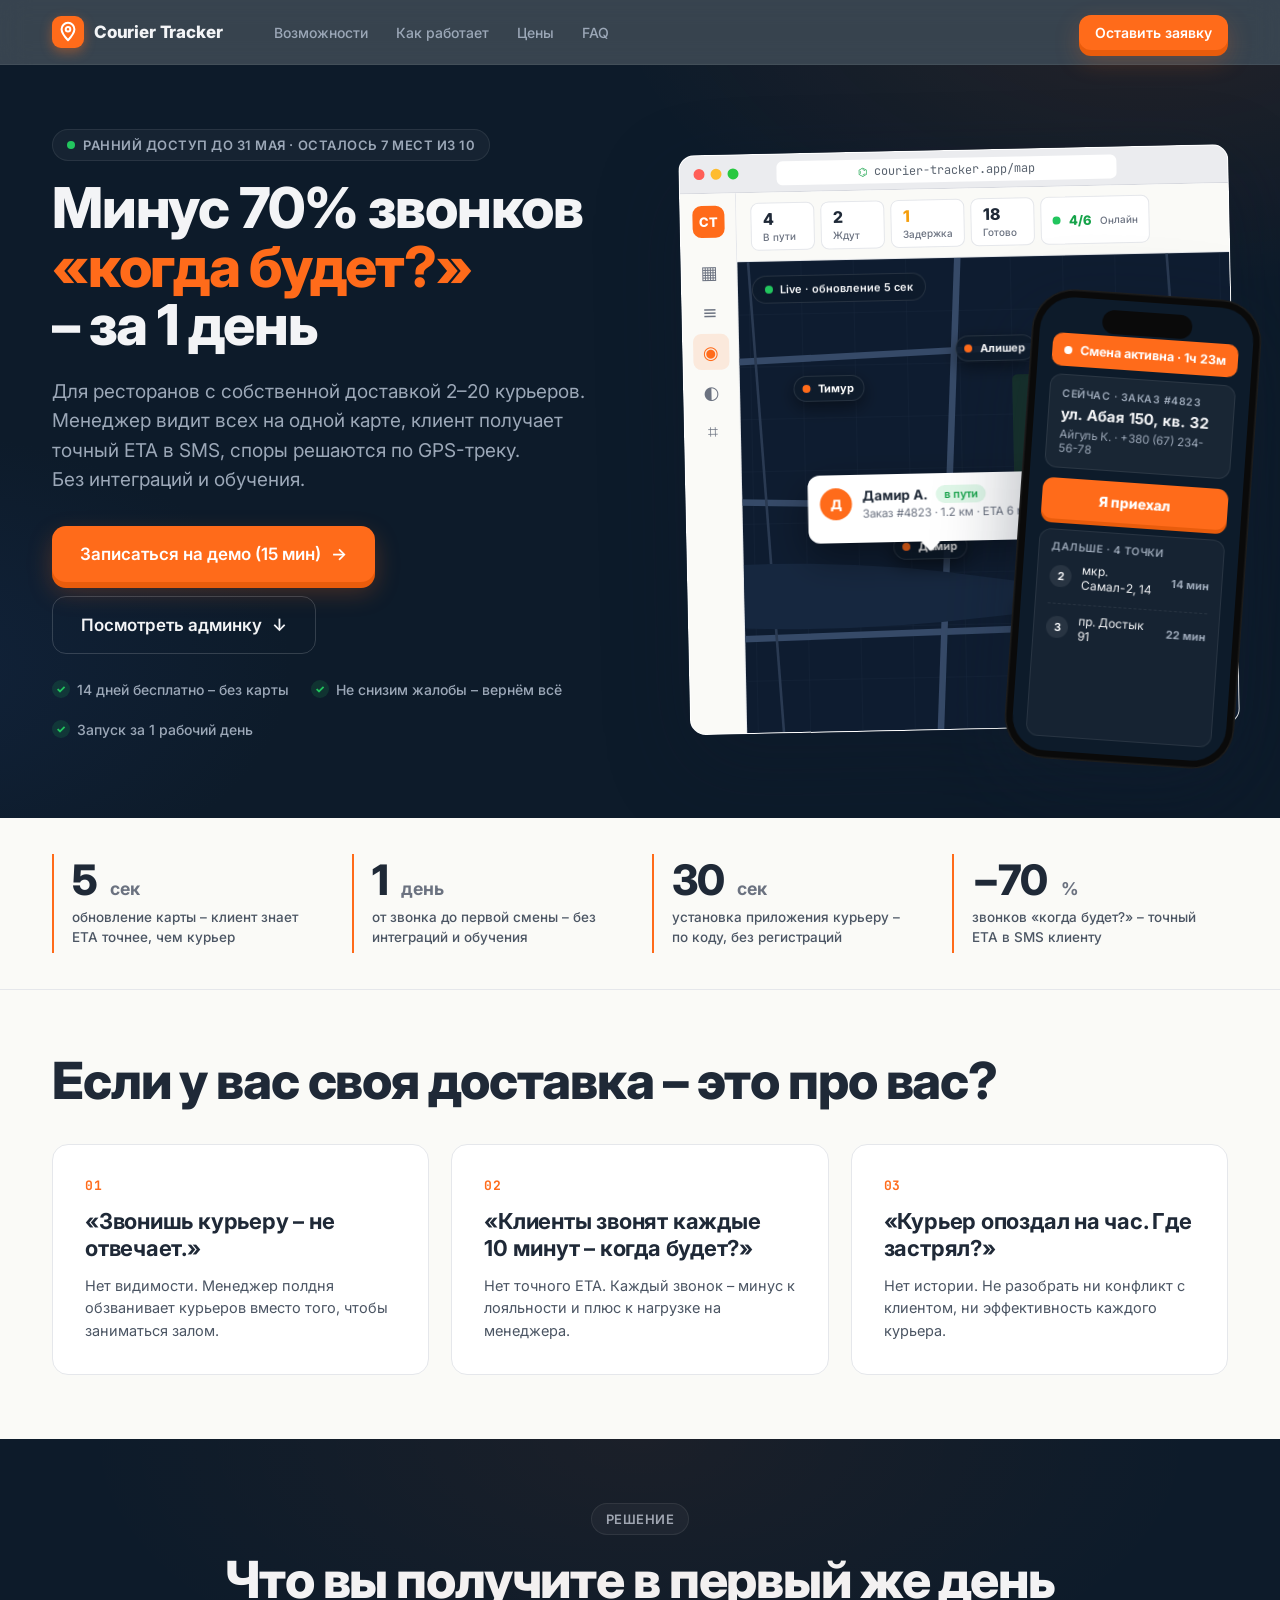
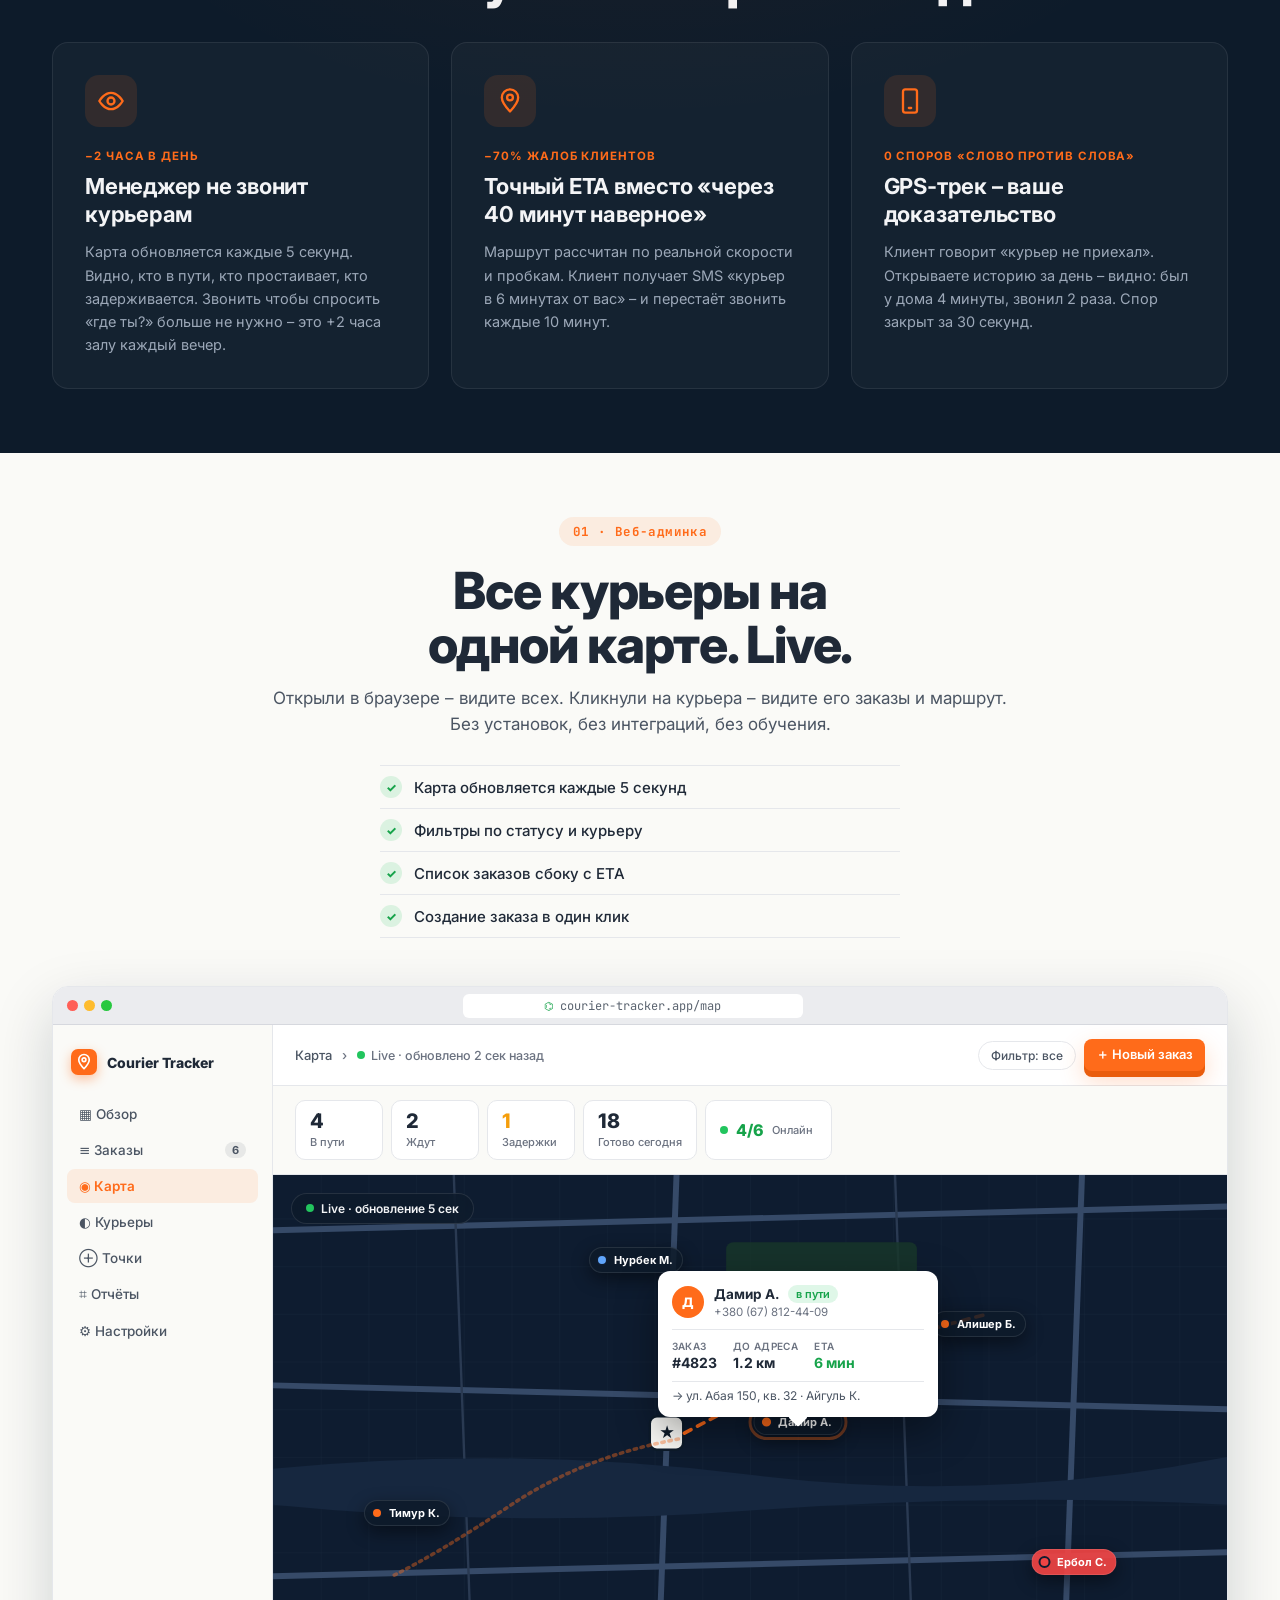
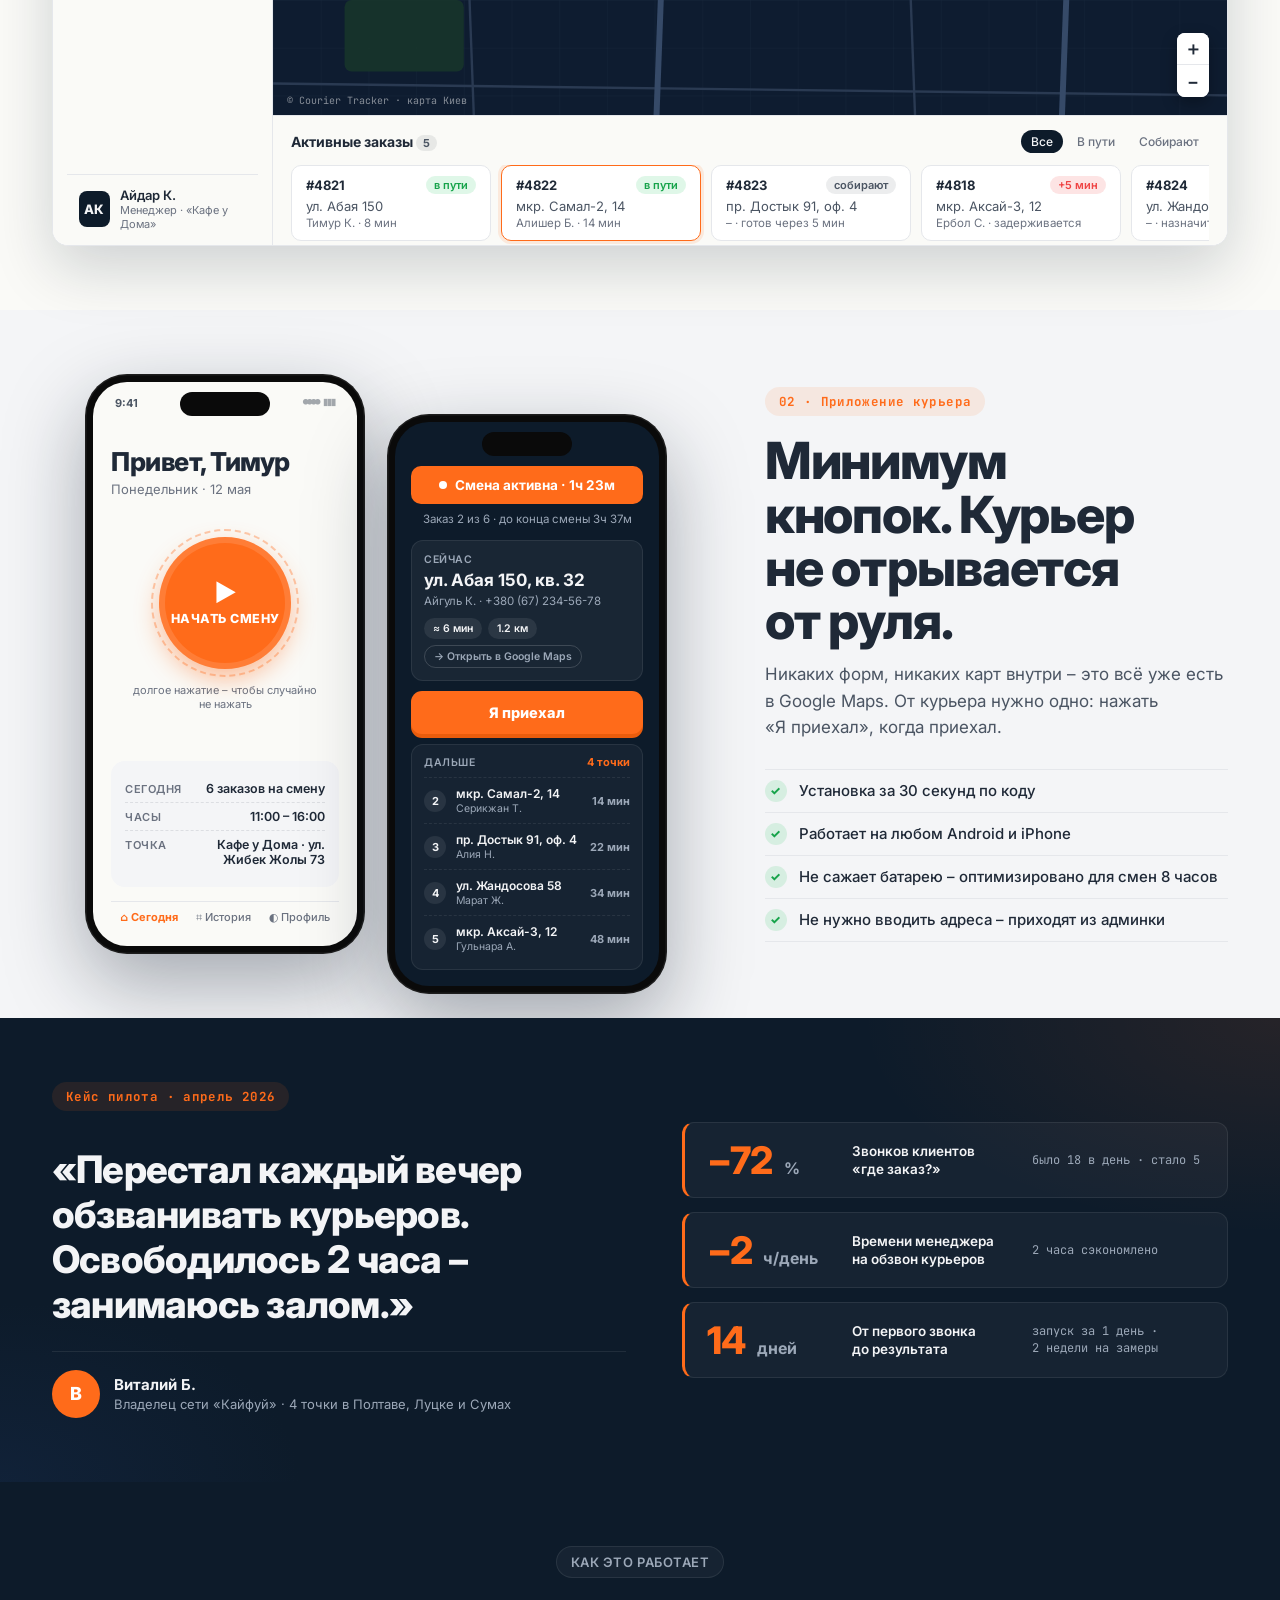
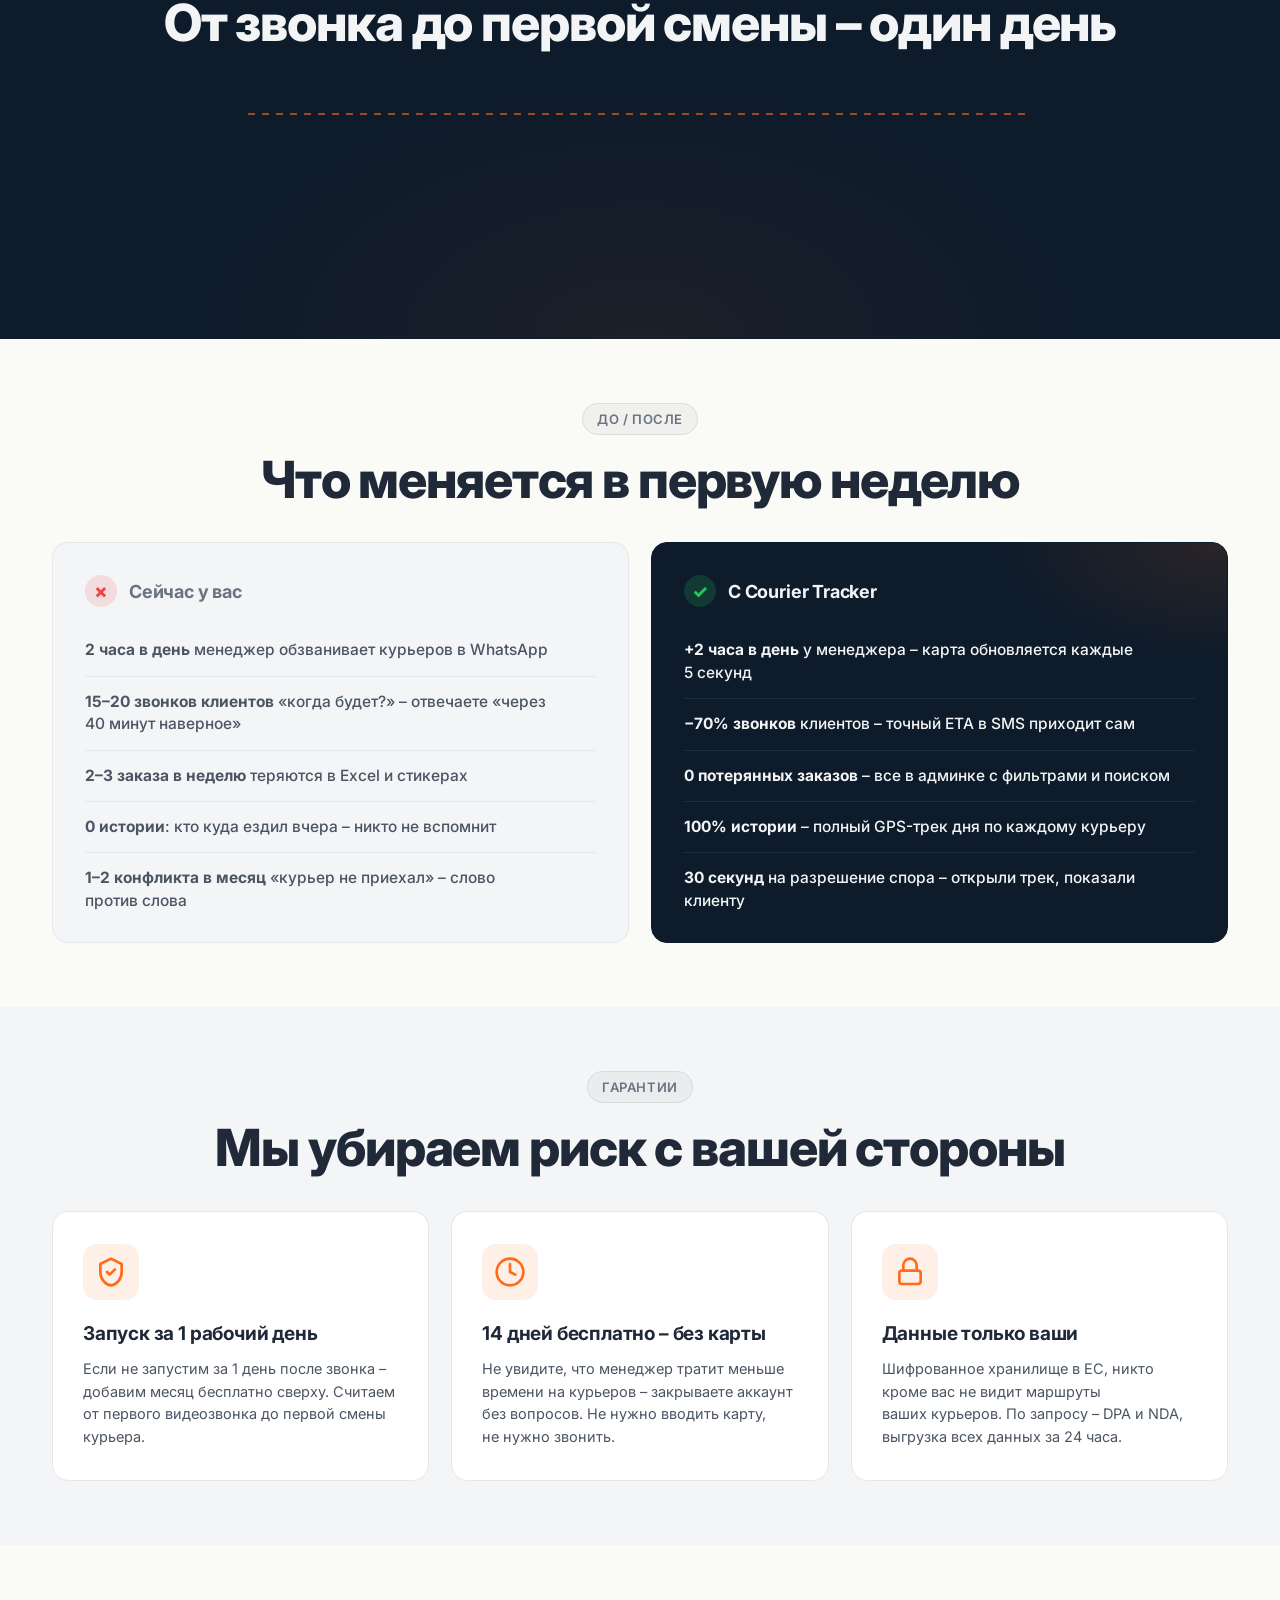
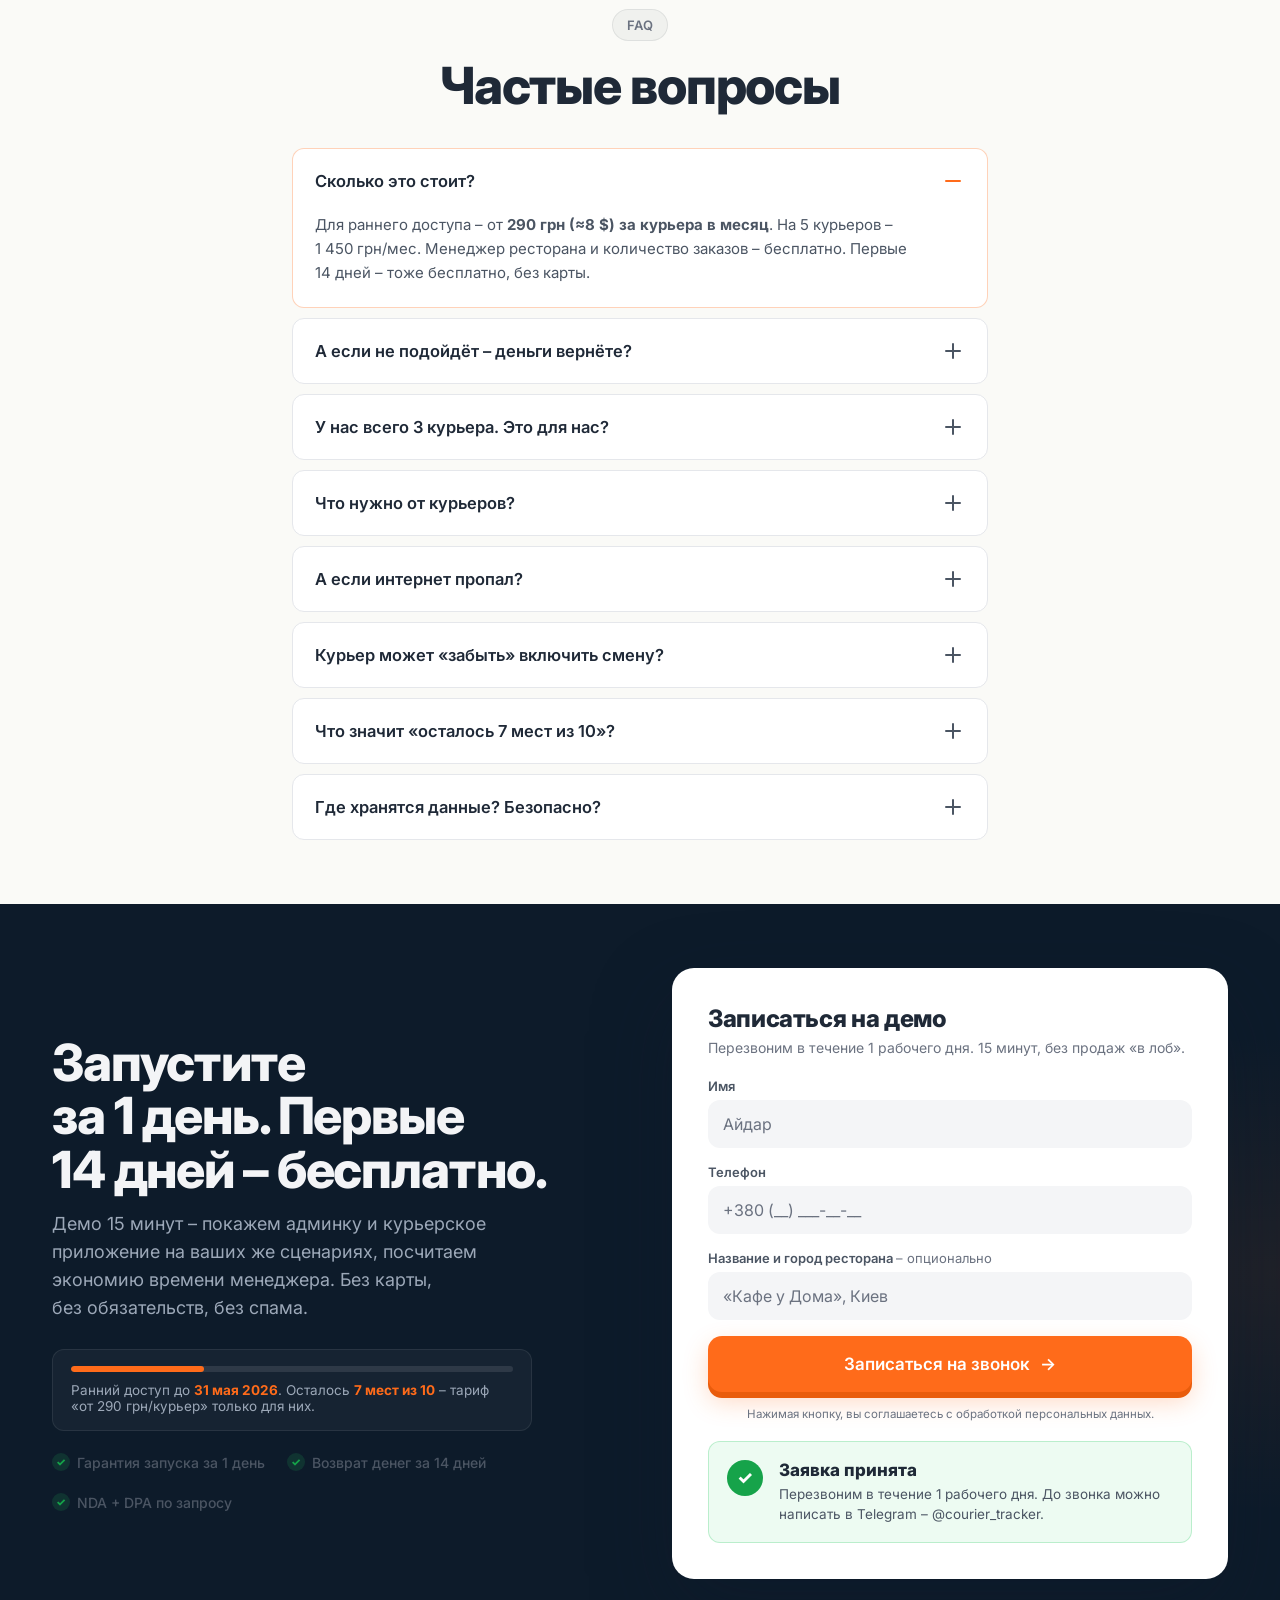
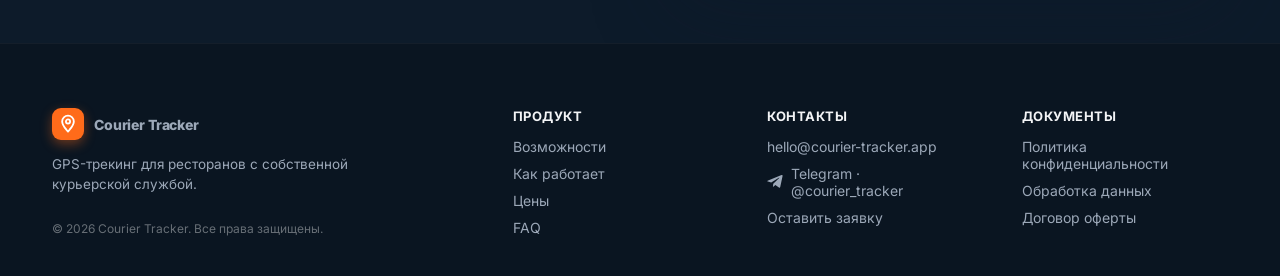
==== commit 4f2db357: "fix(landing): switch Almaty references to Kiev Two spots used "Алматы" — the map attribution inside " ====
--- a/index.html
+++ b/index.html
@@ -402,7 +402,7 @@
                     <button>＋</button>
                     <button>−</button>
                   </div>
-                  <div class="mapAttr">© Courier Tracker · карта Алматы</div>
+                  <div class="mapAttr">© Courier Tracker · карта Киев</div>
                 </div>
 
                 <aside class="admin__orders">
@@ -774,7 +774,7 @@
       </label>
       <label class="field">
         <span class="field__lbl">Название и город ресторана <span class="field__opt">– опционально</span></span>
-        <input type="text" name="restaurant" placeholder="«Кафе у Дома», Алматы" />
+        <input type="text" name="restaurant" placeholder="«Кафе у Дома», Киев" />
       </label>
       <button class="btn btn--primary btn--block btn--lg" type="submit">
         Записаться на звонок <span class="btn__arrow">→</span>
--- a/landing.css
+++ b/landing.css
@@ -721,13 +721,13 @@
 .cApp__cta, .cApp__bigCta {
   display: block; width: 100%;
   background: var(--orange); color: #fff;
-  font-weight: 800; font-size: 15px;
-  padding: 14px;
-  border-radius: 12px;
-  box-shadow: 0 5px 0 0 var(--orange-2);
-  margin-bottom: 12px;
-}
-.cApp__bigCta { font-size: 17px; padding: 18px; }
+  font-weight: 800; font-size: 14px;
+  padding: 12px;
+  border-radius: 11px;
+  box-shadow: 0 4px 0 0 var(--orange-2);
+  margin-bottom: 10px;
+}
+.cApp__bigCta { font-size: 14.5px; padding: 13px; }
 .cApp__next, .cApp__nextCard {
   background: rgba(255,255,255,.04);
   border: 1px solid rgba(255,255,255,.08);
@@ -787,28 +787,28 @@
   margin: 0 0 22px;
 }
 .cAppLight__start {
-  width: 168px; height: 168px;
+  width: 132px; height: 132px;
   background: var(--orange);
   color: #fff;
   border-radius: 50%;
-  font-size: 14.5px; font-weight: 800;
+  font-size: 12.5px; font-weight: 800;
   letter-spacing: .04em;
   display: flex; flex-direction: column; align-items: center; justify-content: center;
-  gap: 8px;
-  box-shadow: 0 12px 30px rgba(255,107,26,.45), inset 0 0 0 8px rgba(255,255,255,.12);
+  gap: 6px;
+  box-shadow: 0 10px 24px rgba(255,107,26,.42), inset 0 0 0 6px rgba(255,255,255,.12);
   position: relative;
 }
 .cAppLight__start::before {
   content: '';
   position: absolute;
-  inset: -10px;
+  inset: -8px;
   border-radius: 50%;
   border: 2px dashed rgba(255,107,26,.35);
   animation: rotate 12s linear infinite;
 }
 @keyframes rotate { to { transform: rotate(360deg); } }
 .cAppLight__startIcon {
-  font-size: 32px;
+  font-size: 24px;
   line-height: 1;
 }
 .cAppLight__startHint {
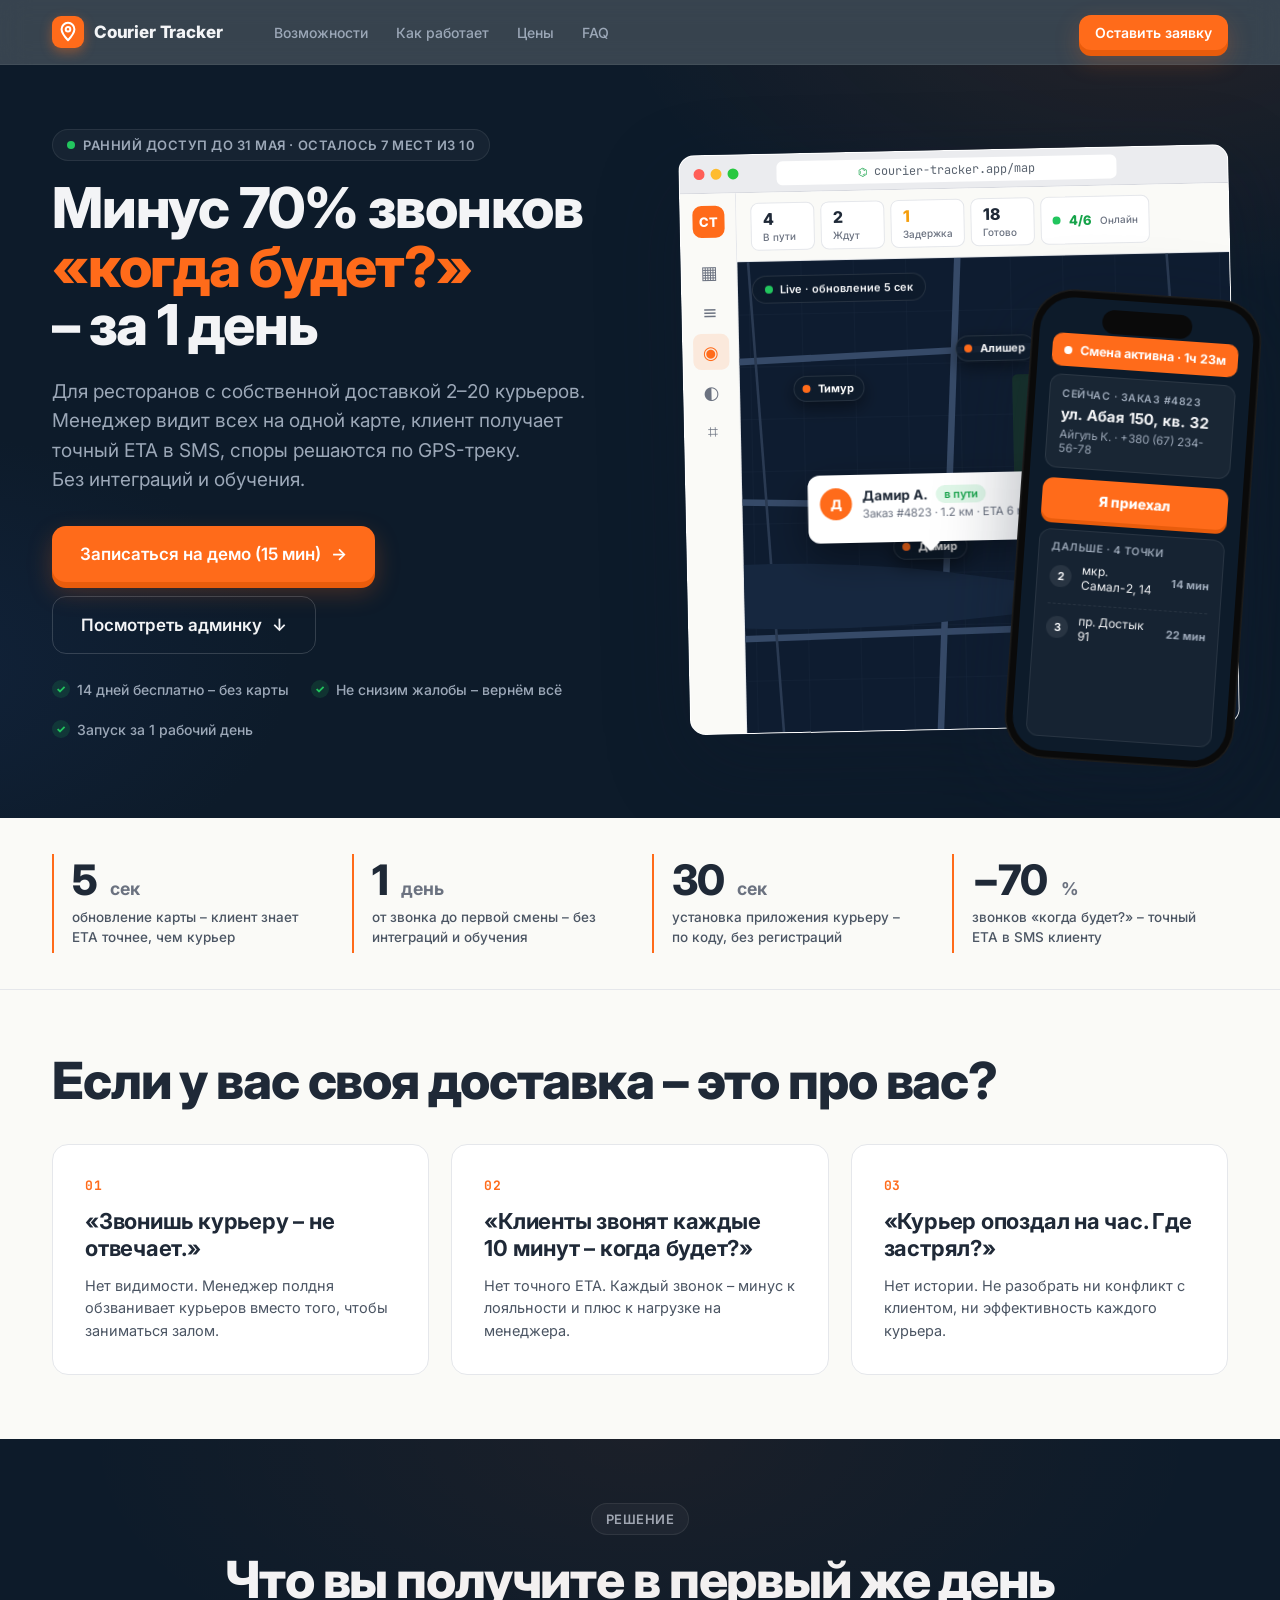
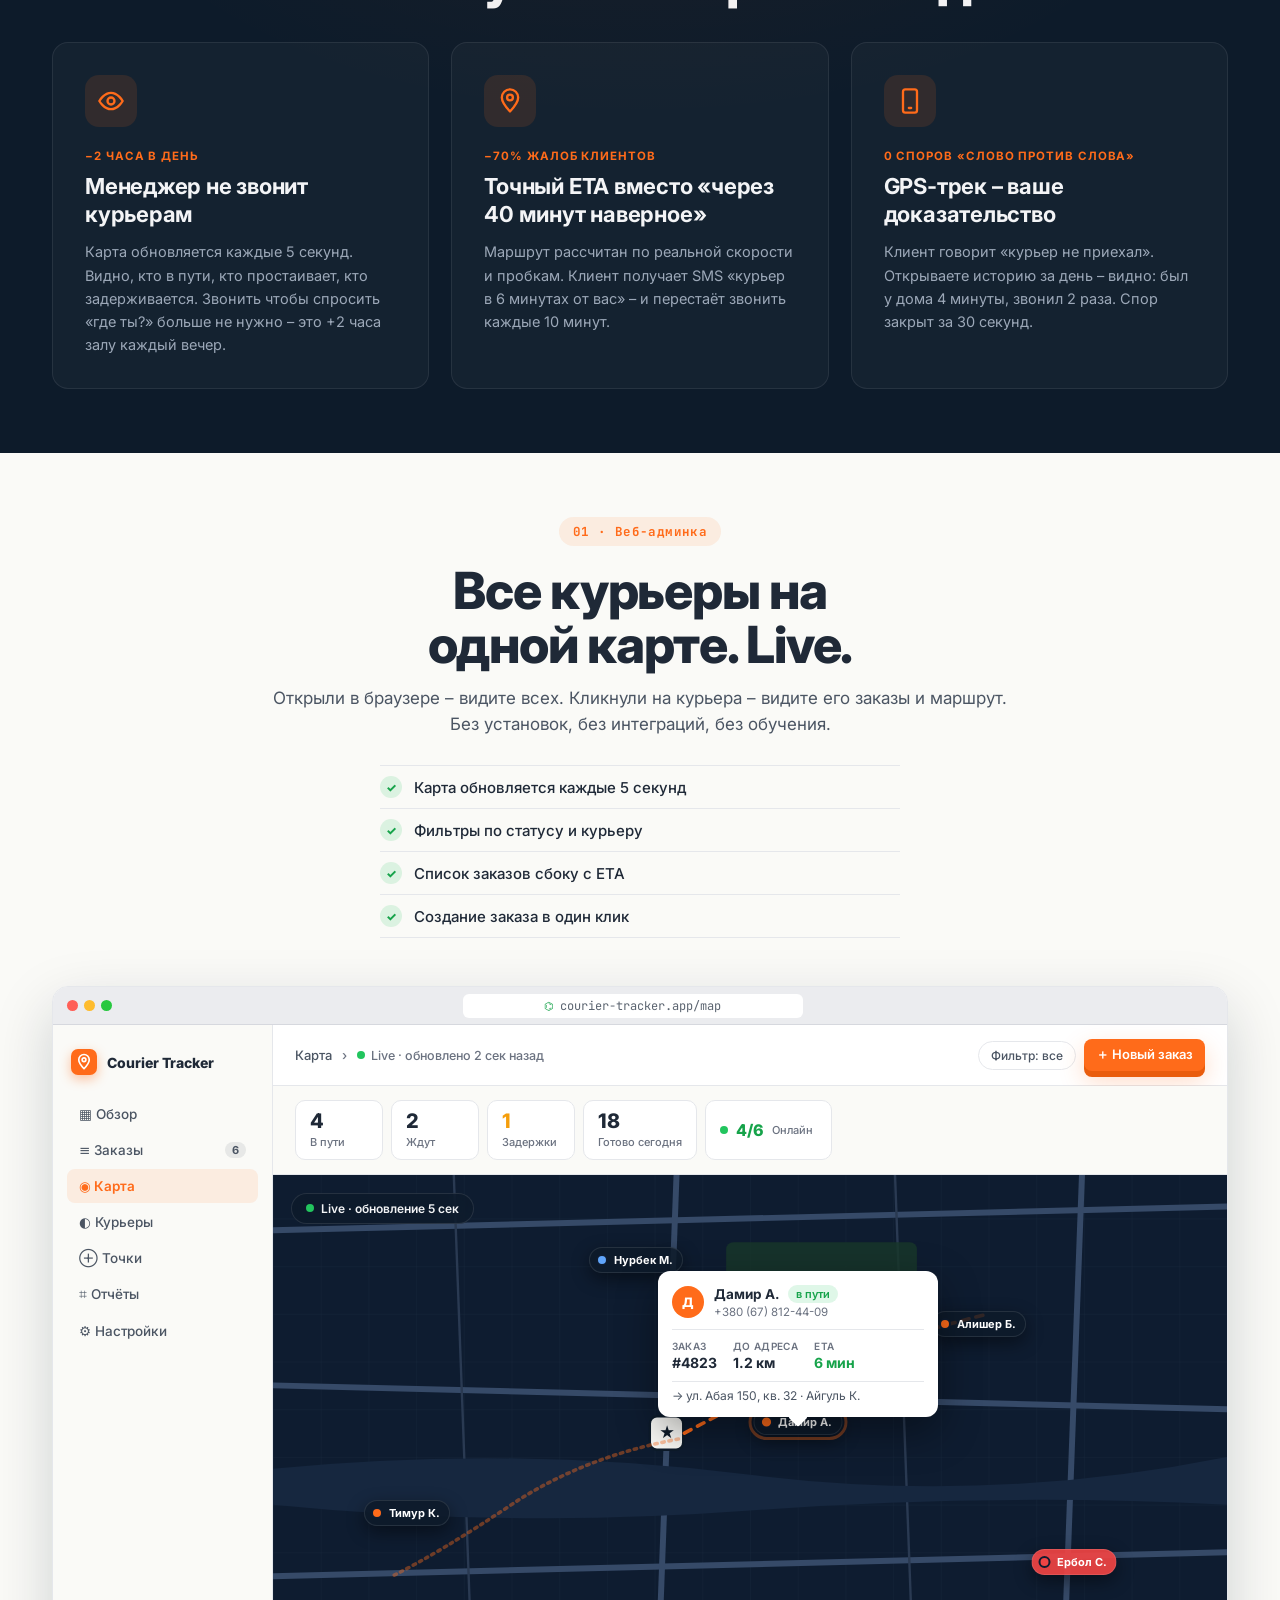
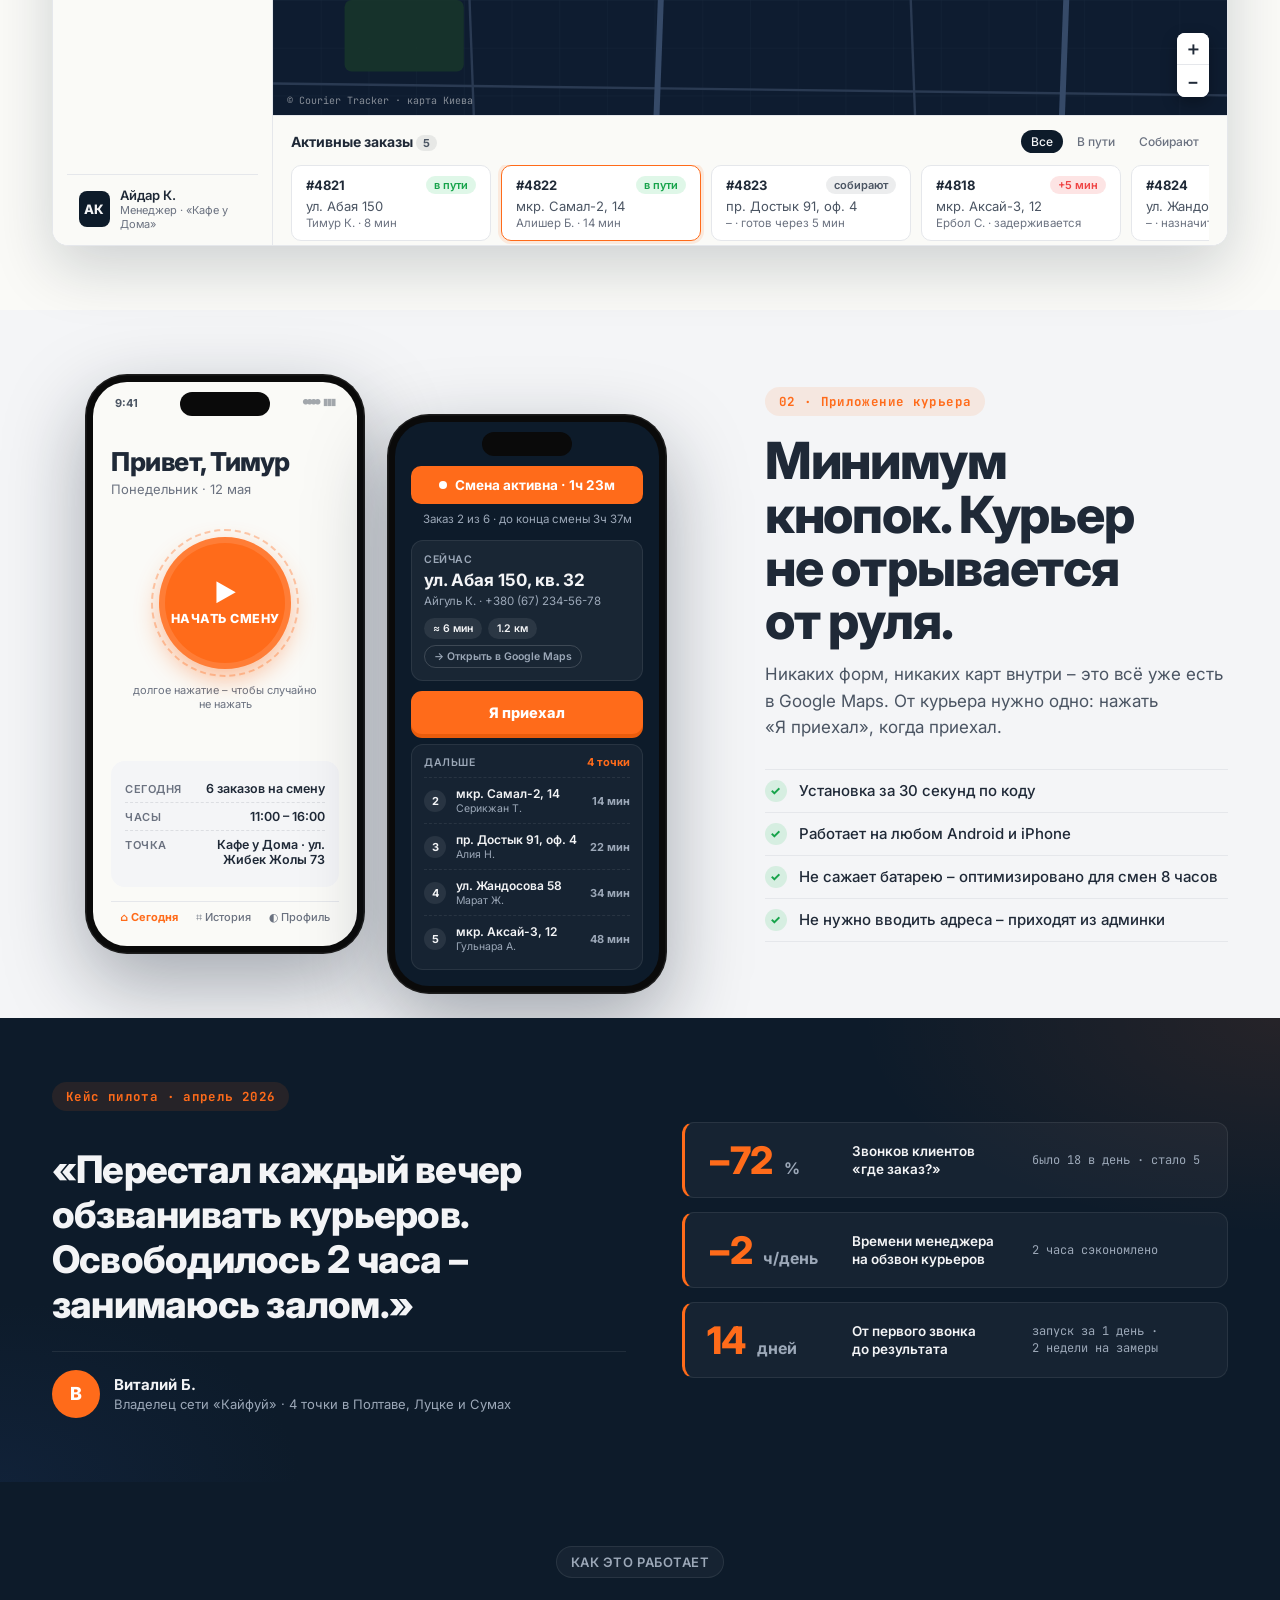
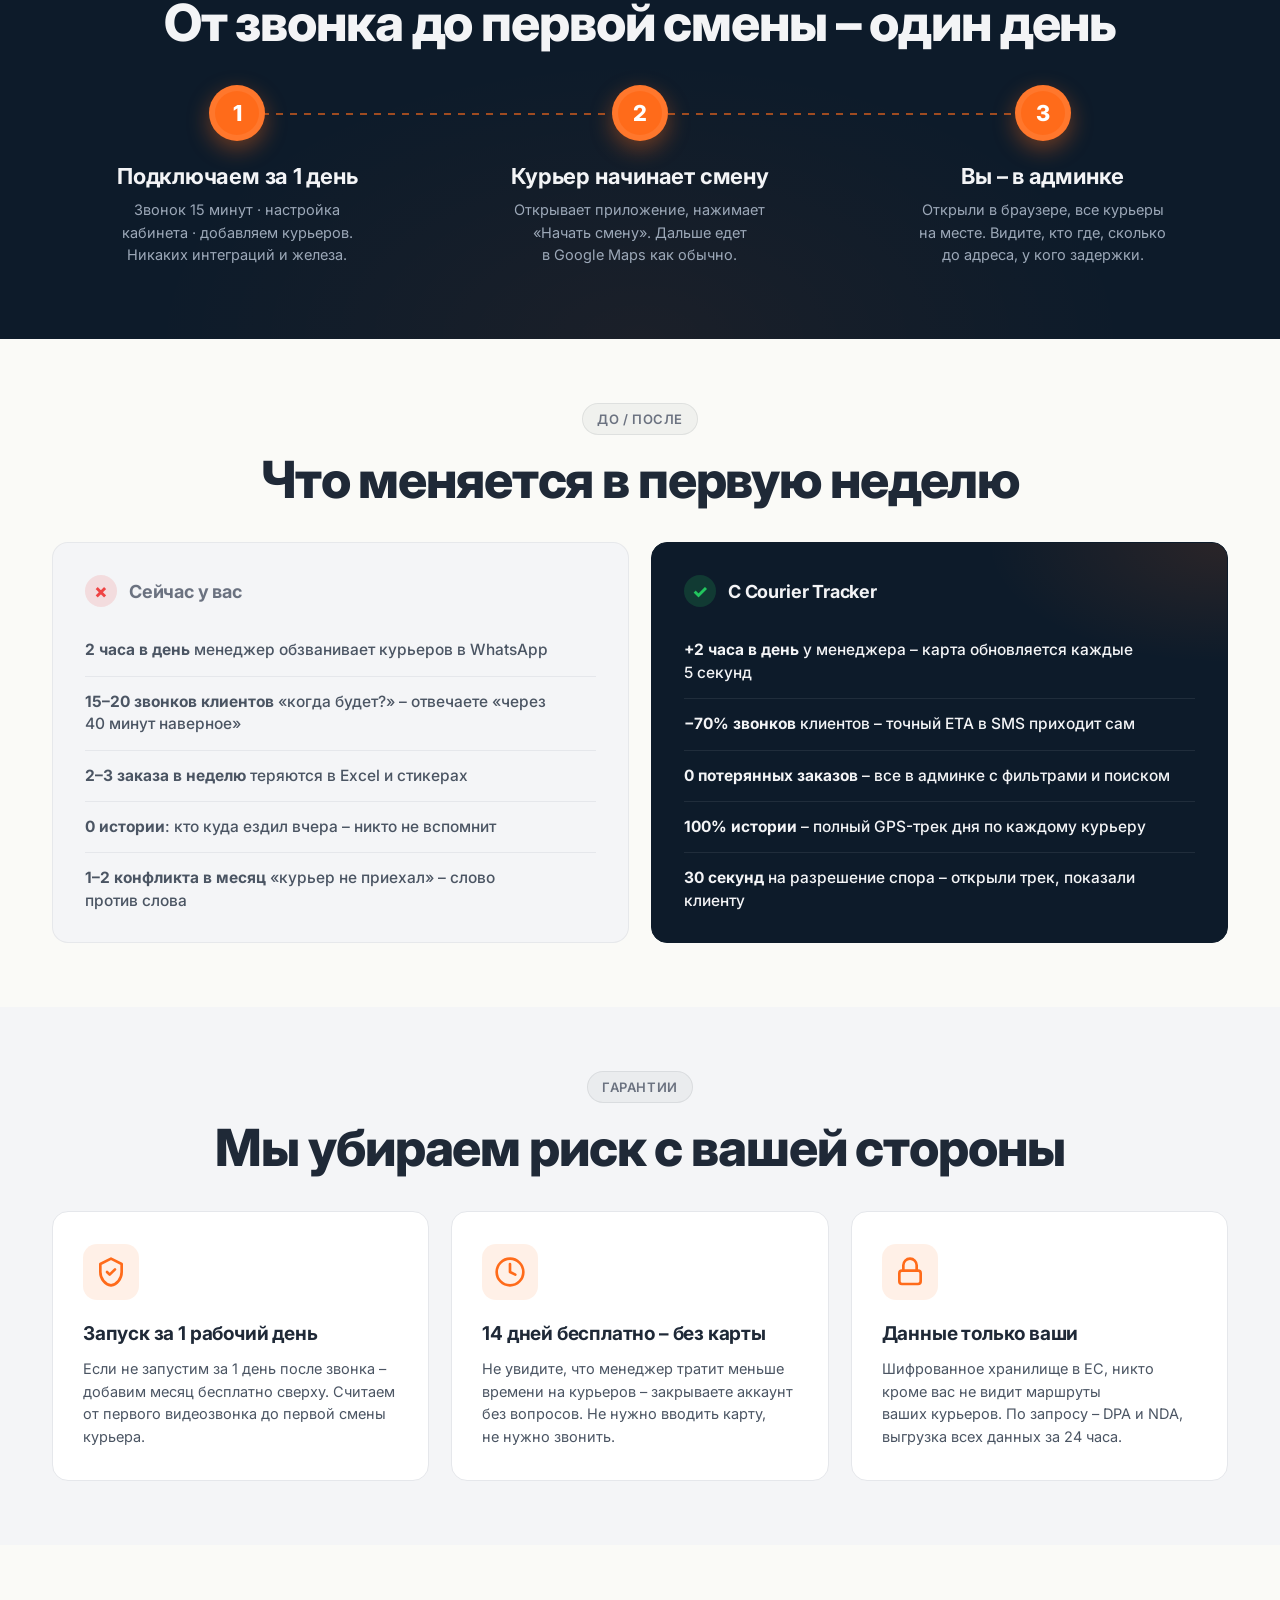
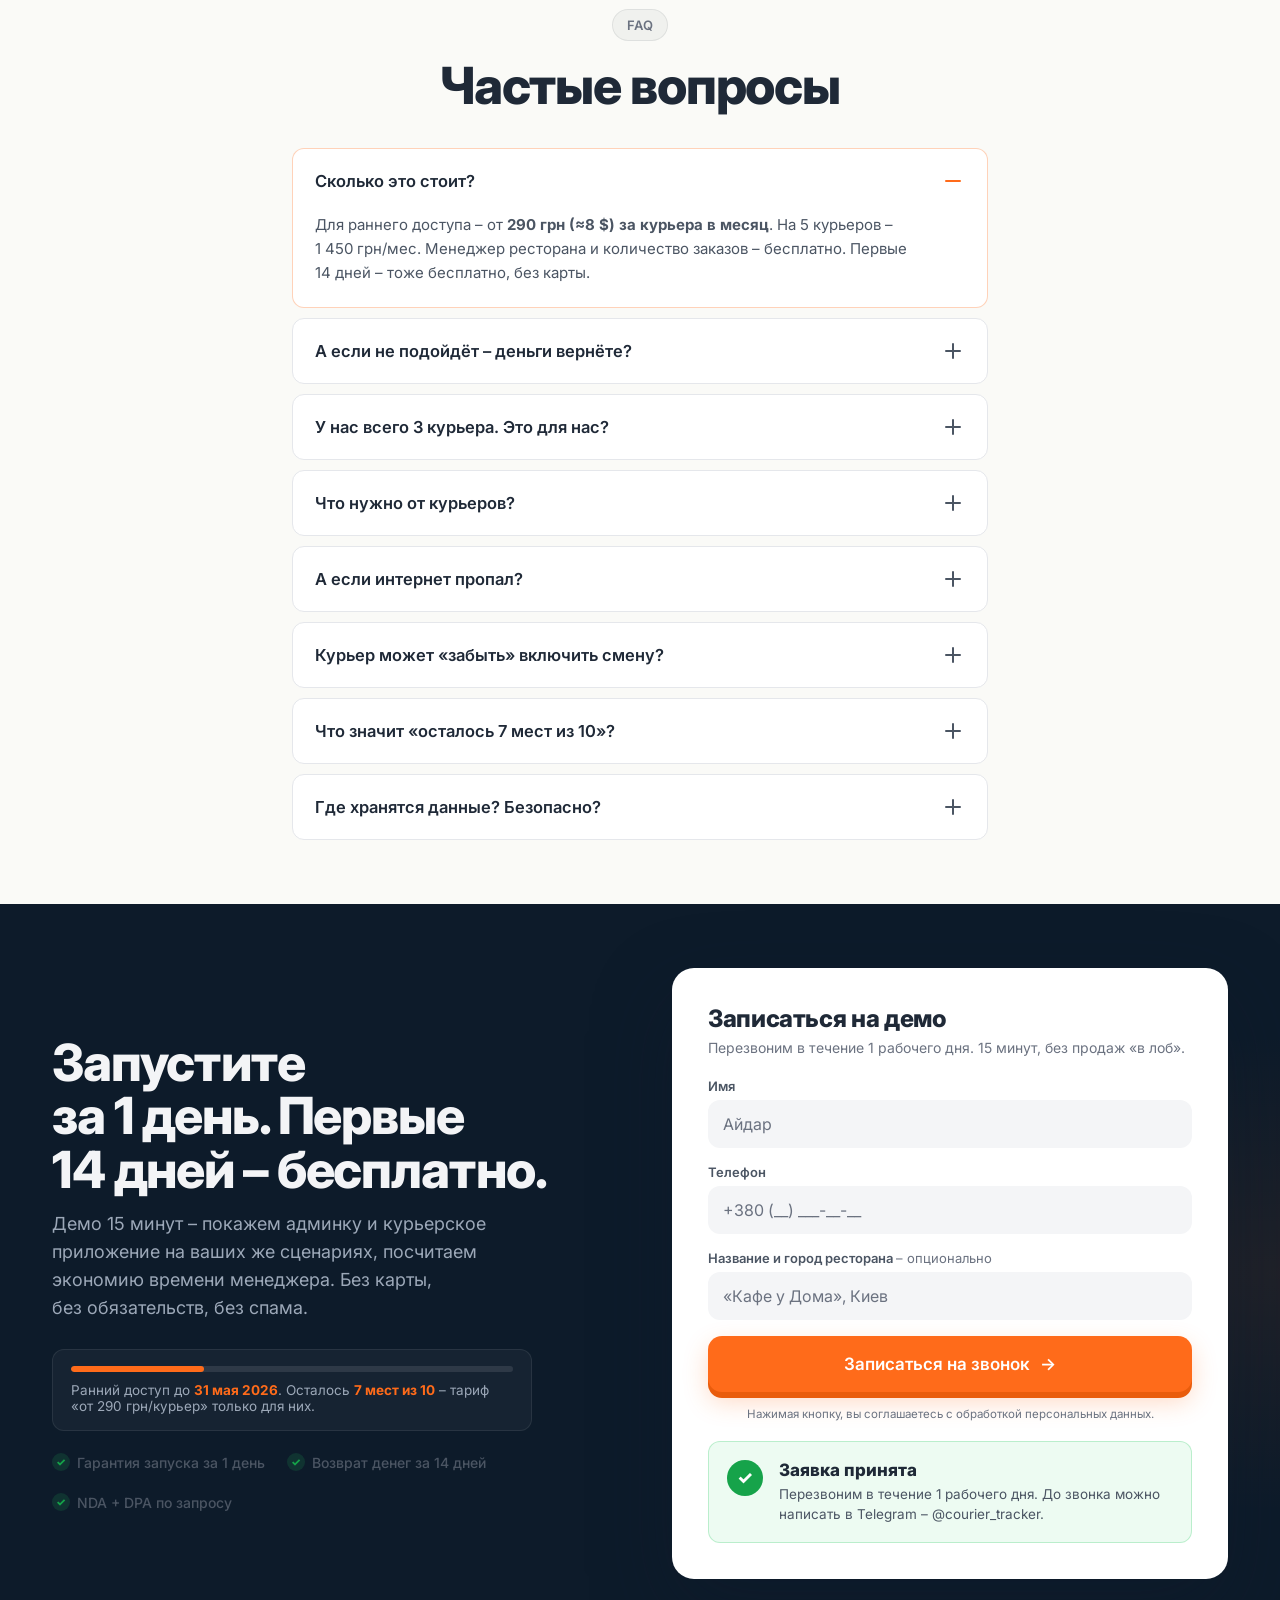
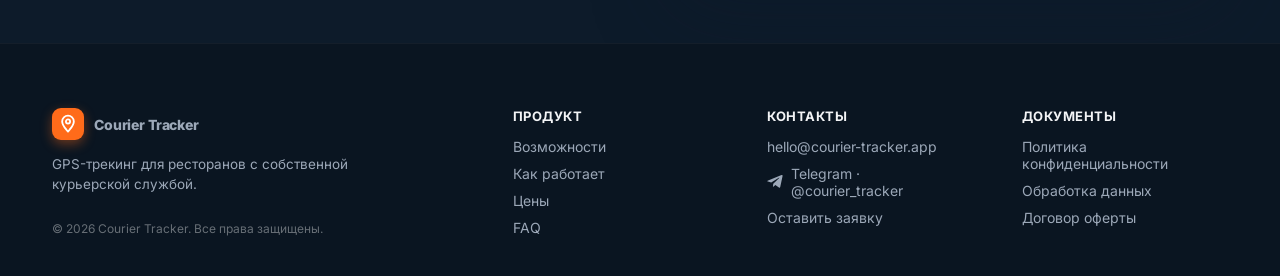
==== commit 6ddd3f37: "fix(landing): use genitive case "Киева" in map attribution "карта Киев" reads wrong in Russian — Кие" ====
--- a/index.html
+++ b/index.html
@@ -402,7 +402,7 @@
                     <button>＋</button>
                     <button>−</button>
                   </div>
-                  <div class="mapAttr">© Courier Tracker · карта Киев</div>
+                  <div class="mapAttr">© Courier Tracker · карта Киева</div>
                 </div>
 
                 <aside class="admin__orders">
